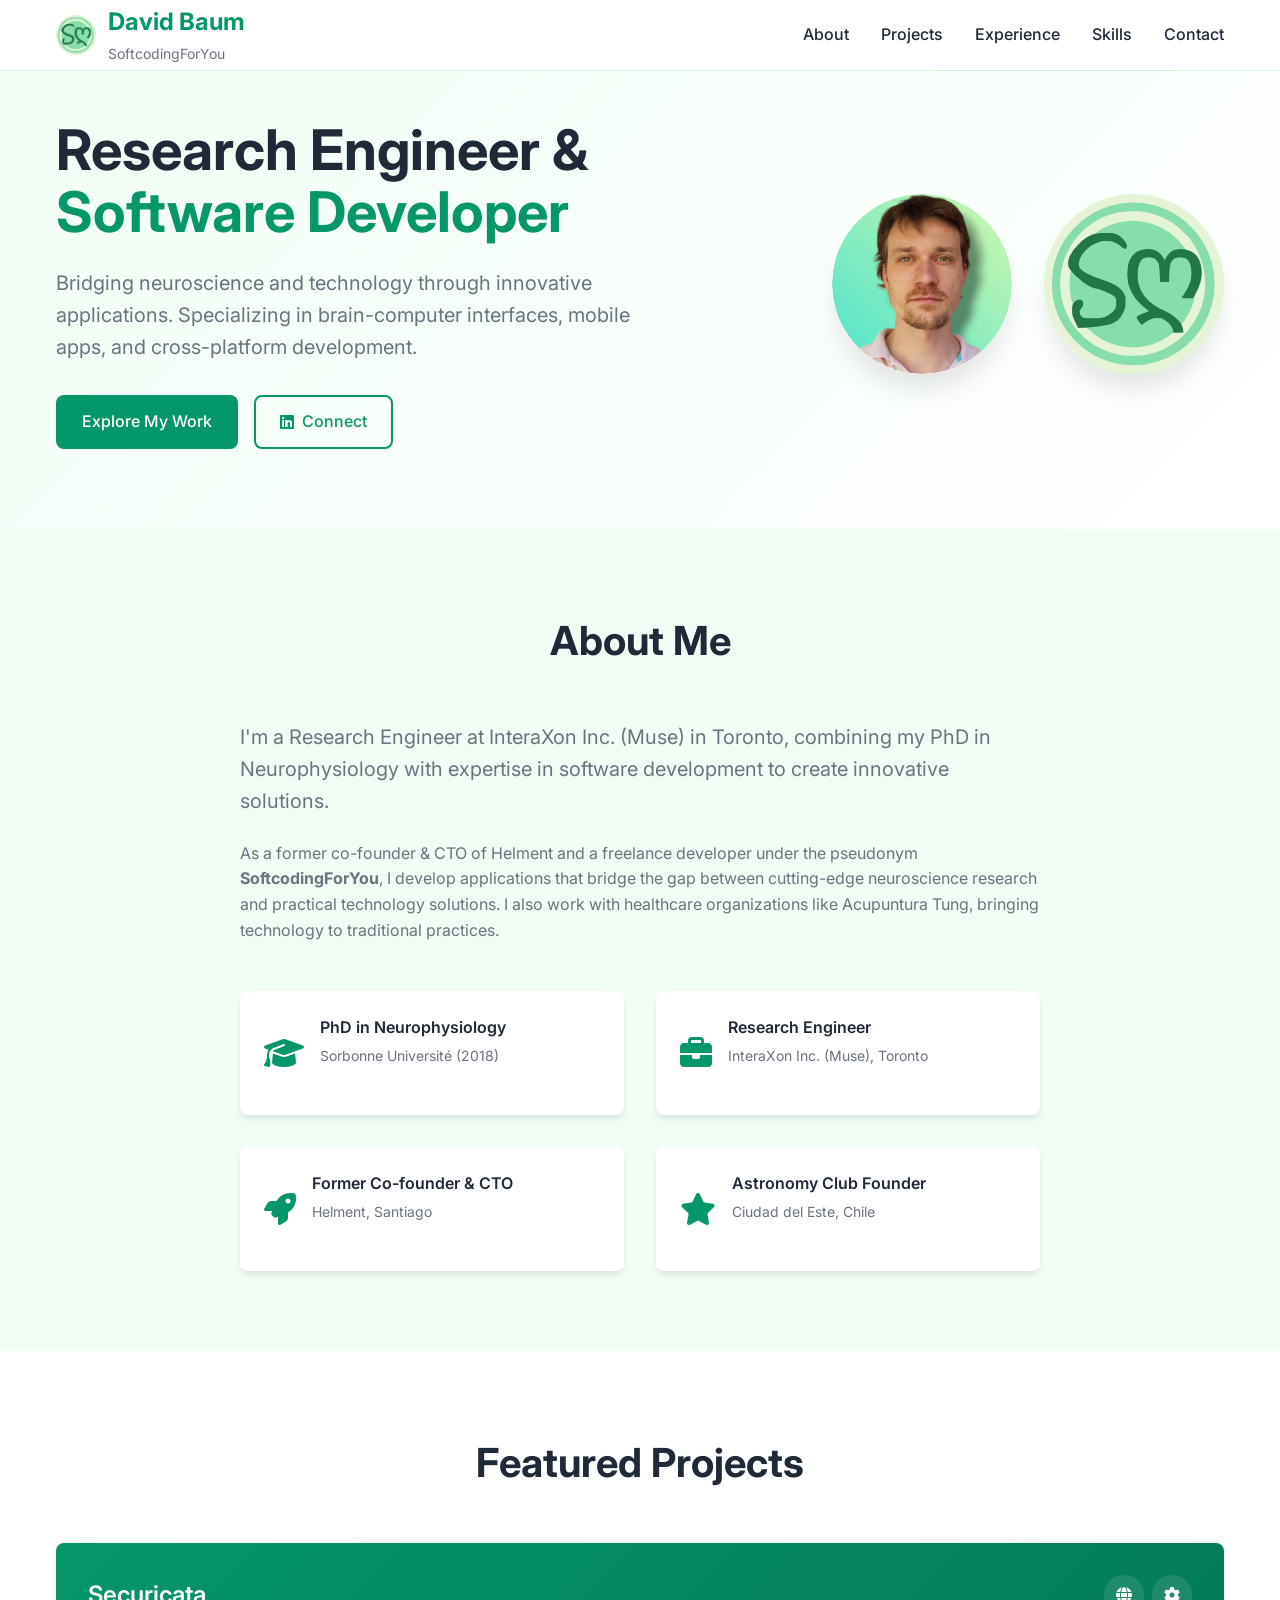
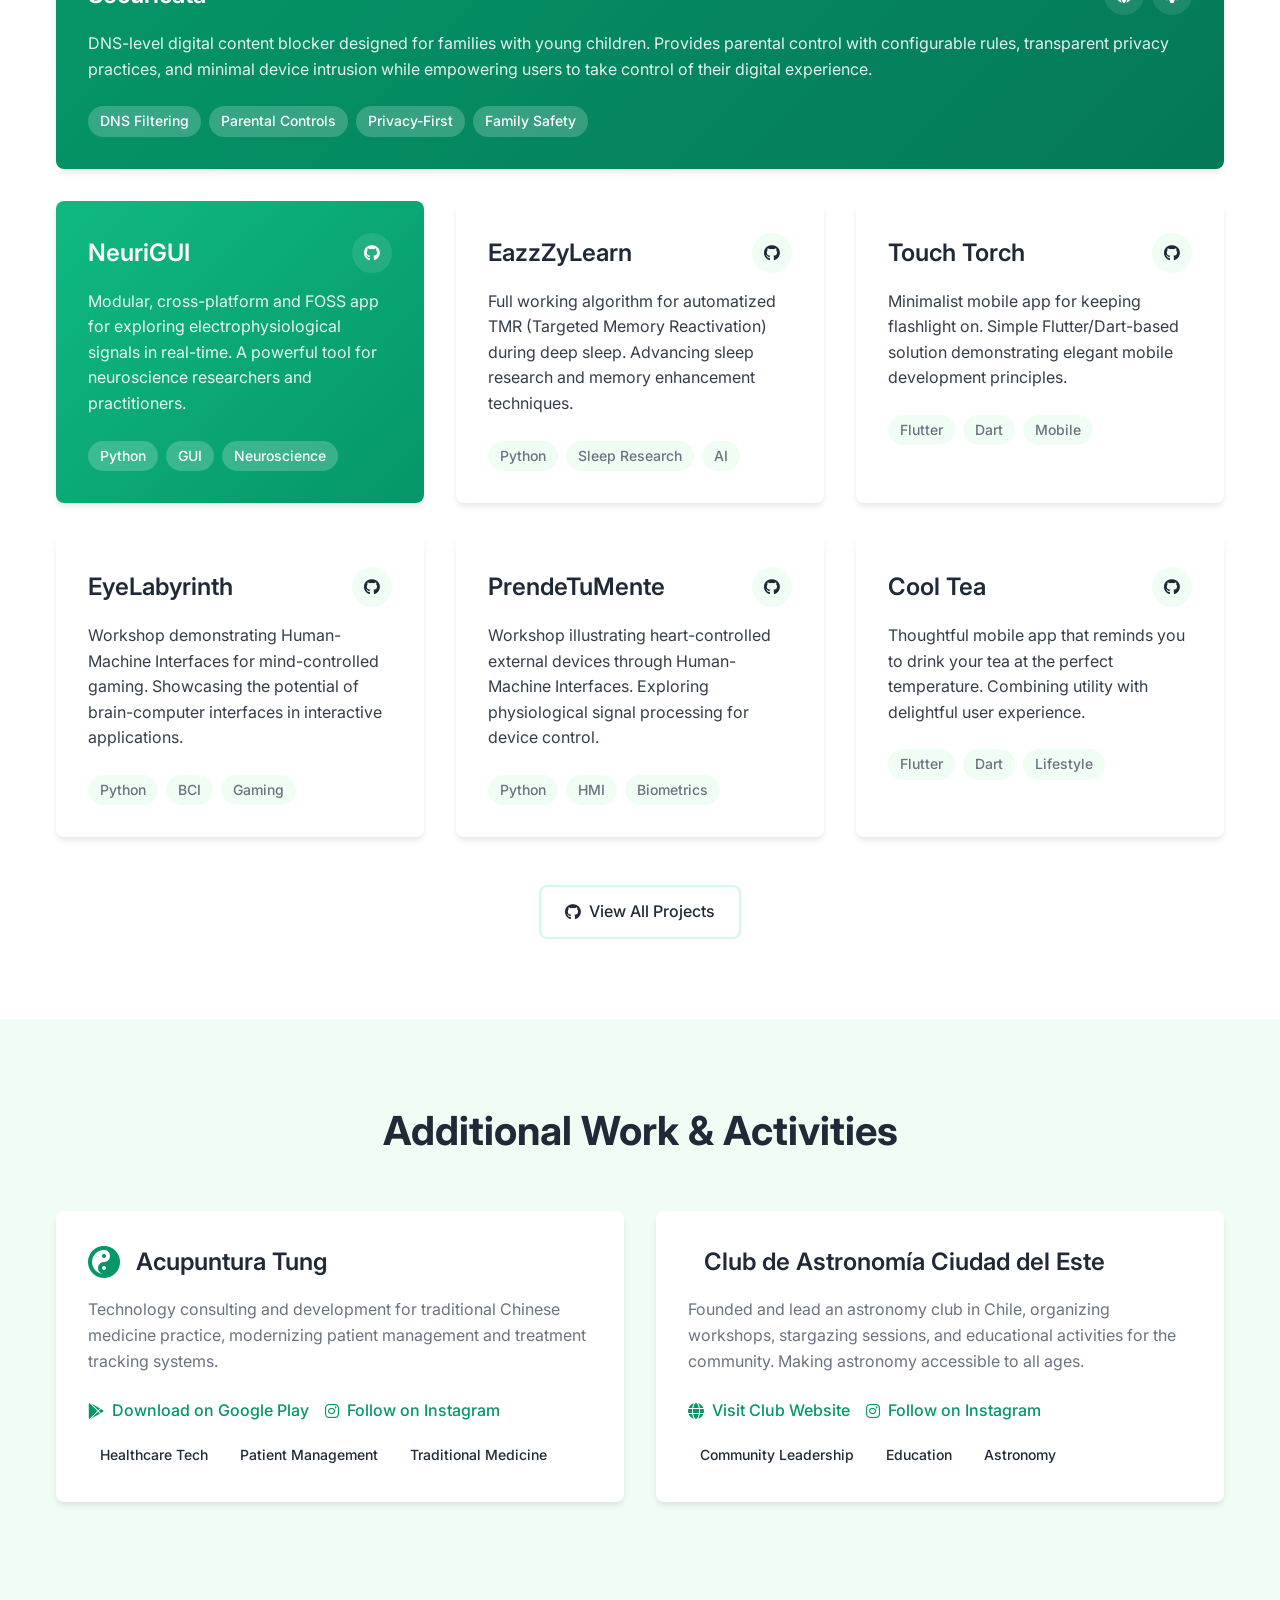
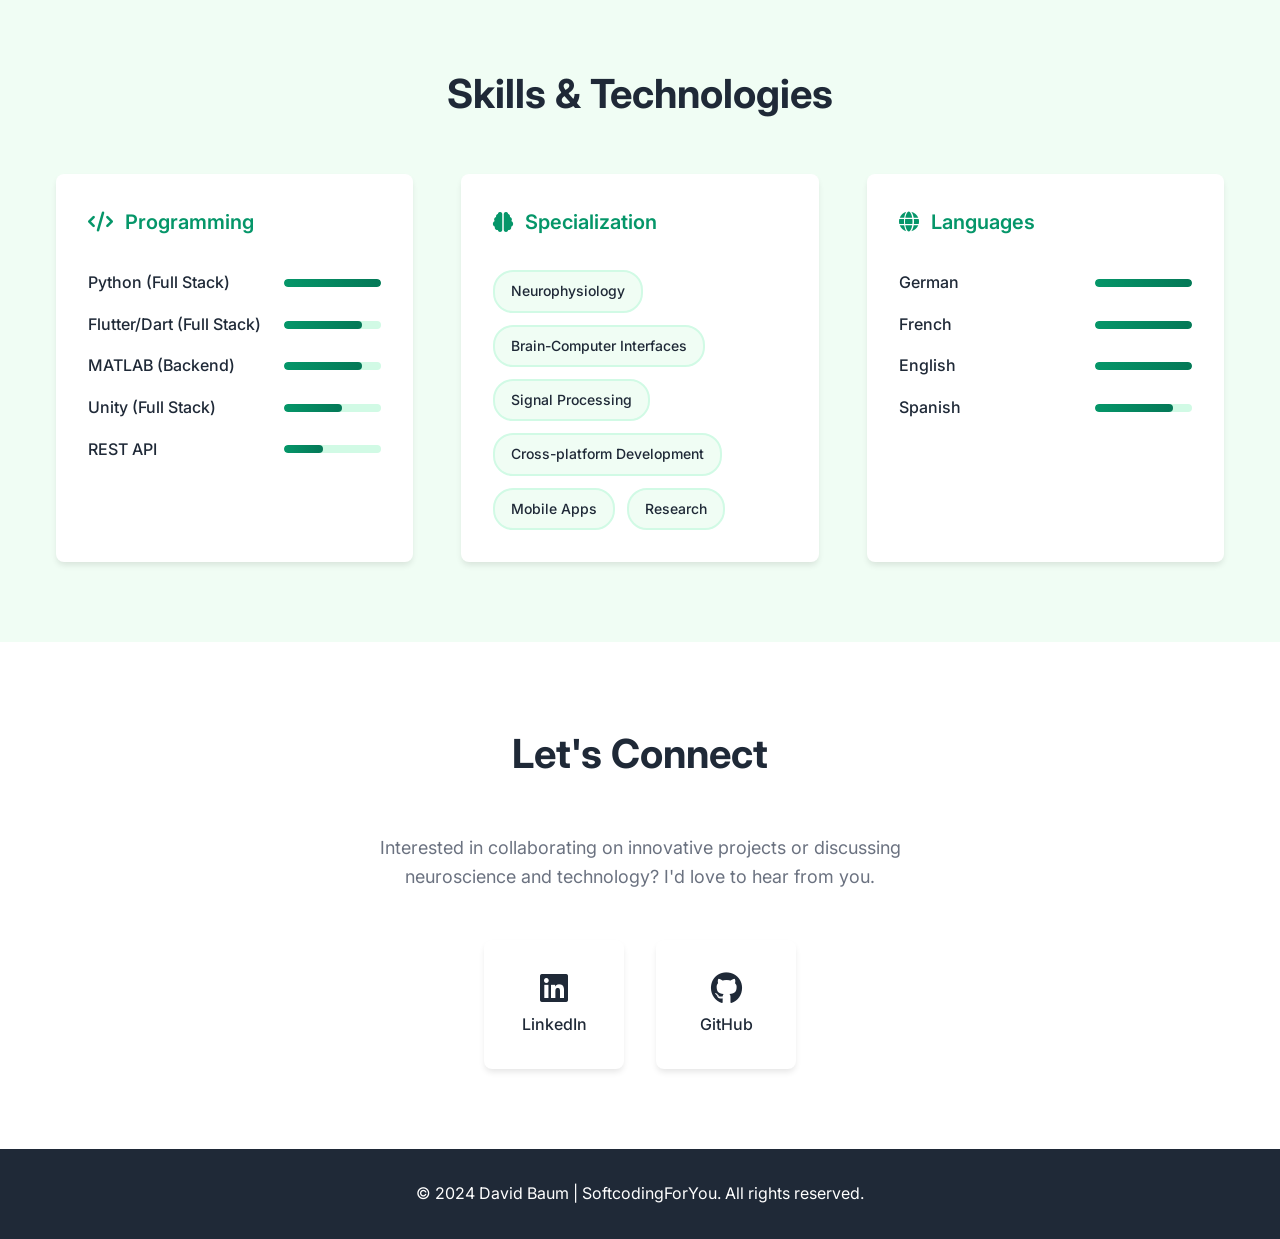
==== index.html @ 28c28689 "First commit" ====
<!DOCTYPE html>
<html lang="en">
<head>
    <meta charset="UTF-8">
    <meta name="viewport" content="width=device-width, initial-scale=1.0">
    <meta name="description" content="David Baum - Research Engineer & Software Developer | Neuroscience, Brain-Computer Interfaces, Mobile & Desktop Apps">
    <title>David Baum | SoftcodingForYou - Portfolio</title>
    <link rel="stylesheet" href="styles.css">
    <link href="https://fonts.googleapis.com/css2?family=Inter:wght@300;400;500;600;700&display=swap" rel="stylesheet">
    <link rel="stylesheet" href="https://cdnjs.cloudflare.com/ajax/libs/font-awesome/6.4.0/css/all.min.css">
</head>
<body>
    <nav class="nav">
        <div class="nav-container">
            <div class="nav-brand">
                <img src="assets/images/SoftcodingForYou_round.png" alt="SoftcodingForYou Logo" class="nav-logo">
                <div class="nav-text">
                    <h1>David Baum</h1>
                    <span class="pseudonym">SoftcodingForYou</span>
                </div>
            </div>
            <ul class="nav-menu">
                <li><a href="#about">About</a></li>
                <li><a href="#projects">Projects</a></li>
                <li><a href="#experience">Experience</a></li>
                <li><a href="#skills">Skills</a></li>
                <li><a href="#contact">Contact</a></li>
            </ul>
            <div class="nav-toggle">
                <span></span>
                <span></span>
                <span></span>
            </div>
        </div>
    </nav>

    <main>
        <section class="hero">
            <div class="hero-container">
                <div class="hero-content">
                    <h1 class="hero-title">
                        Research Engineer & 
                        <span class="highlight">Software Developer</span>
                    </h1>
                    <p class="hero-subtitle">
                        Bridging neuroscience and technology through innovative applications.
                        Specializing in brain-computer interfaces, mobile apps, and cross-platform development.
                    </p>
                    <div class="hero-cta">
                        <a href="#projects" class="btn btn-primary">Explore My Work</a>
                        <a href="https://www.linkedin.com/in/david-marcel-baum/" class="btn btn-secondary" target="_blank" rel="noopener">
                            <i class="fab fa-linkedin"></i> Connect
                        </a>
                    </div>
                </div>
                <div class="hero-image">
                    <div class="hero-avatar-container">
                        <div class="hero-avatar profile">
                            <img src="assets/images/DM_BAUM_Profile_Picture.png" alt="David Baum" class="profile-image">
                        </div>
                        <div class="hero-avatar logo">
                            <img src="assets/images/SoftcodingForYou_round.png" alt="SoftcodingForYou Logo" class="hero-logo">
                        </div>
                    </div>
                </div>
            </div>
        </section>

        <section id="about" class="about">
            <div class="container">
                <h2 class="section-title">About Me</h2>
                <div class="about-content">
                    <div class="about-text">
                        <p class="lead">
                            I'm a Research Engineer at InteraXon Inc. (Muse) in Toronto, combining my PhD in Neurophysiology 
                            with expertise in software development to create innovative solutions.
                        </p>
                        <p>
                            As a former co-founder & CTO of Helment and a freelance developer under the pseudonym 
                            <strong>SoftcodingForYou</strong>, I develop applications that bridge the gap between 
                            cutting-edge neuroscience research and practical technology solutions. I also work with 
                            healthcare organizations like Acupuntura Tung, bringing technology to traditional practices.
                        </p>
                        <div class="credentials">
                            <div class="credential">
                                <i class="fas fa-graduation-cap"></i>
                                <div>
                                    <h4>PhD in Neurophysiology</h4>
                                    <p>Sorbonne Université (2018)</p>
                                </div>
                            </div>
                            <div class="credential">
                                <i class="fas fa-briefcase"></i>
                                <div>
                                    <h4>Research Engineer</h4>
                                    <p>InteraXon Inc. (Muse), Toronto</p>
                                </div>
                            </div>
                            <div class="credential">
                                <i class="fas fa-rocket"></i>
                                <div>
                                    <h4>Former Co-founder & CTO</h4>
                                    <p>Helment, Santiago</p>
                                </div>
                            </div>
                            <div class="credential">
                                <i class="fas fa-star"></i>
                                <div>
                                    <h4>Astronomy Club Founder</h4>
                                    <p>Ciudad del Este, Chile</p>
                                </div>
                            </div>
                        </div>
                    </div>
                </div>
            </div>
        </section>

        <section id="projects" class="projects">
            <div class="container">
                <h2 class="section-title">Featured Projects</h2>
                <div class="projects-grid">
                    <article class="project-card featured">
                        <div class="project-header">
                            <h3>Securicata</h3>
                            <div class="project-links">
                                <a href="https://securicata.app/" target="_blank" rel="noopener">
                                    <i class="fas fa-globe"></i>
                                </a>
                                <a href="https://mi.securicata.app/" target="_blank" rel="noopener">
                                    <i class="fas fa-cog"></i>
                                </a>
                            </div>
                        </div>
                        <p class="project-description">
                            DNS-level digital content blocker designed for families with young children. 
                            Provides parental control with configurable rules, transparent privacy practices, 
                            and minimal device intrusion while empowering users to take control of their digital experience.
                        </p>
                        <div class="project-tech">
                            <span class="tech-tag">DNS Filtering</span>
                            <span class="tech-tag">Parental Controls</span>
                            <span class="tech-tag">Privacy-First</span>
                            <span class="tech-tag">Family Safety</span>
                        </div>
                    </article>

                    <article class="project-card featured-secondary">
                        <div class="project-header">
                            <h3>NeuriGUI</h3>
                            <div class="project-links">
                                <a href="https://github.com/softcodingforyou/NeuriGUI" target="_blank" rel="noopener">
                                    <i class="fab fa-github"></i>
                                </a>
                            </div>
                        </div>
                        <p class="project-description">
                            Modular, cross-platform and FOSS app for exploring electrophysiological signals in real-time. 
                            A powerful tool for neuroscience researchers and practitioners.
                        </p>
                        <div class="project-tech">
                            <span class="tech-tag">Python</span>
                            <span class="tech-tag">GUI</span>
                            <span class="tech-tag">Neuroscience</span>
                        </div>
                    </article>

                    <article class="project-card">
                        <div class="project-header">
                            <h3>EazzZyLearn</h3>
                            <div class="project-links">
                                <a href="https://github.com/softcodingforyou/EazzZyLearn_pc" target="_blank" rel="noopener">
                                    <i class="fab fa-github"></i>
                                </a>
                            </div>
                        </div>
                        <p class="project-description">
                            Full working algorithm for automatized TMR (Targeted Memory Reactivation) during deep sleep. 
                            Advancing sleep research and memory enhancement techniques.
                        </p>
                        <div class="project-tech">
                            <span class="tech-tag">Python</span>
                            <span class="tech-tag">Sleep Research</span>
                            <span class="tech-tag">AI</span>
                        </div>
                    </article>

                    <article class="project-card">
                        <div class="project-header">
                            <h3>Touch Torch</h3>
                            <div class="project-links">
                                <a href="https://github.com/softcodingforyou/touchtorch" target="_blank" rel="noopener">
                                    <i class="fab fa-github"></i>
                                </a>
                            </div>
                        </div>
                        <p class="project-description">
                            Minimalist mobile app for keeping flashlight on. Simple Flutter/Dart-based solution 
                            demonstrating elegant mobile development principles.
                        </p>
                        <div class="project-tech">
                            <span class="tech-tag">Flutter</span>
                            <span class="tech-tag">Dart</span>
                            <span class="tech-tag">Mobile</span>
                        </div>
                    </article>

                    <article class="project-card">
                        <div class="project-header">
                            <h3>EyeLabyrinth</h3>
                            <div class="project-links">
                                <a href="https://github.com/softcodingforyou/EyeLabyrinth" target="_blank" rel="noopener">
                                    <i class="fab fa-github"></i>
                                </a>
                            </div>
                        </div>
                        <p class="project-description">
                            Workshop demonstrating Human-Machine Interfaces for mind-controlled gaming. 
                            Showcasing the potential of brain-computer interfaces in interactive applications.
                        </p>
                        <div class="project-tech">
                            <span class="tech-tag">Python</span>
                            <span class="tech-tag">BCI</span>
                            <span class="tech-tag">Gaming</span>
                        </div>
                    </article>

                    <article class="project-card">
                        <div class="project-header">
                            <h3>PrendeTuMente</h3>
                            <div class="project-links">
                                <a href="https://github.com/softcodingforyou/PrendeTuMente" target="_blank" rel="noopener">
                                    <i class="fab fa-github"></i>
                                </a>
                            </div>
                        </div>
                        <p class="project-description">
                            Workshop illustrating heart-controlled external devices through Human-Machine Interfaces. 
                            Exploring physiological signal processing for device control.
                        </p>
                        <div class="project-tech">
                            <span class="tech-tag">Python</span>
                            <span class="tech-tag">HMI</span>
                            <span class="tech-tag">Biometrics</span>
                        </div>
                    </article>

                    <article class="project-card">
                        <div class="project-header">
                            <h3>Cool Tea</h3>
                            <div class="project-links">
                                <a href="https://github.com/softcodingforyou/cool_tea" target="_blank" rel="noopener">
                                    <i class="fab fa-github"></i>
                                </a>
                            </div>
                        </div>
                        <p class="project-description">
                            Thoughtful mobile app that reminds you to drink your tea at the perfect temperature. 
                            Combining utility with delightful user experience.
                        </p>
                        <div class="project-tech">
                            <span class="tech-tag">Flutter</span>
                            <span class="tech-tag">Dart</span>
                            <span class="tech-tag">Lifestyle</span>
                        </div>
                    </article>
                </div>
                
                <div class="projects-cta">
                    <a href="https://github.com/softcodingforyou" class="btn btn-outline" target="_blank" rel="noopener">
                        <i class="fab fa-github"></i> View All Projects
                    </a>
                </div>
            </div>
        </section>

        <section id="experience" class="experience">
            <div class="container">
                <h2 class="section-title">Additional Work & Activities</h2>
                <div class="experience-grid">
                    <article class="experience-card">
                        <div class="experience-header">
                            <i class="fas fa-yin-yang"></i>
                            <h3>Acupuntura Tung</h3>
                        </div>
                        <p class="experience-description">
                            Technology consulting and development for traditional Chinese medicine practice, 
                            modernizing patient management and treatment tracking systems.
                        </p>
                        <div class="experience-links">
                            <a href="https://play.google.com/store/apps/details?id=com.acupuntura.tung" target="_blank" rel="noopener">
                                <i class="fab fa-google-play"></i> Download on Google Play
                            </a>
                            <a href="https://www.instagram.com/acupuntura_hoy" target="_blank" rel="noopener">
                                <i class="fab fa-instagram"></i> Follow on Instagram
                            </a>
                        </div>
                        <div class="experience-tech">
                            <span class="tech-tag">Healthcare Tech</span>
                            <span class="tech-tag">Patient Management</span>
                            <span class="tech-tag">Traditional Medicine</span>
                        </div>
                    </article>

                    <article class="experience-card">
                        <div class="experience-header">
                            <i class="fas fa-telescope"></i>
                            <h3>Club de Astronomía Ciudad del Este</h3>
                        </div>
                        <p class="experience-description">
                            Founded and lead an astronomy club in Chile, organizing workshops, stargazing sessions, 
                            and educational activities for the community. Making astronomy accessible to all ages.
                        </p>
                        <div class="experience-links">
                            <a href="https://astronomiaciudaddeleste.godaddysites.com/" target="_blank" rel="noopener">
                                <i class="fas fa-globe"></i> Visit Club Website
                            </a>
                            <a href="https://www.instagram.com/astronomiaciudaddeleste/" target="_blank" rel="noopener">
                                <i class="fab fa-instagram"></i> Follow on Instagram
                            </a>
                        </div>
                        <div class="experience-tech">
                            <span class="tech-tag">Community Leadership</span>
                            <span class="tech-tag">Education</span>
                            <span class="tech-tag">Astronomy</span>
                        </div>
                    </article>
                </div>
            </div>
        </section>

        <section id="skills" class="skills">
            <div class="container">
                <h2 class="section-title">Skills & Technologies</h2>
                <div class="skills-grid">
                    <div class="skill-category">
                        <h3><i class="fas fa-code"></i> Programming</h3>
                        <div class="skill-list">
                            <div class="skill-item">
                                <span class="skill-name">Python (Full Stack)</span>
                                <div class="skill-level">
                                    <div class="skill-bar" data-level="5"></div>
                                </div>
                            </div>
                            <div class="skill-item">
                                <span class="skill-name">Flutter/Dart (Full Stack)</span>
                                <div class="skill-level">
                                    <div class="skill-bar" data-level="4"></div>
                                </div>
                            </div>
                            <div class="skill-item">
                                <span class="skill-name">MATLAB (Backend)</span>
                                <div class="skill-level">
                                    <div class="skill-bar" data-level="4"></div>
                                </div>
                            </div>
                            <div class="skill-item">
                                <span class="skill-name">Unity (Full Stack)</span>
                                <div class="skill-level">
                                    <div class="skill-bar" data-level="3"></div>
                                </div>
                            </div>
                            <div class="skill-item">
                                <span class="skill-name">REST API</span>
                                <div class="skill-level">
                                    <div class="skill-bar" data-level="2"></div>
                                </div>
                            </div>
                        </div>
                    </div>
                    
                    <div class="skill-category">
                        <h3><i class="fas fa-brain"></i> Specialization</h3>
                        <div class="skills-tags">
                            <span class="skill-tag">Neurophysiology</span>
                            <span class="skill-tag">Brain-Computer Interfaces</span>
                            <span class="skill-tag">Signal Processing</span>
                            <span class="skill-tag">Cross-platform Development</span>
                            <span class="skill-tag">Mobile Apps</span>
                            <span class="skill-tag">Research</span>
                        </div>
                    </div>

                    <div class="skill-category">
                        <h3><i class="fas fa-globe"></i> Languages</h3>
                        <div class="skill-list">
                            <div class="skill-item">
                                <span class="skill-name">German</span>
                                <div class="skill-level">
                                    <div class="skill-bar" data-level="5"></div>
                                </div>
                            </div>
                            <div class="skill-item">
                                <span class="skill-name">French</span>
                                <div class="skill-level">
                                    <div class="skill-bar" data-level="5"></div>
                                </div>
                            </div>
                            <div class="skill-item">
                                <span class="skill-name">English</span>
                                <div class="skill-level">
                                    <div class="skill-bar" data-level="5"></div>
                                </div>
                            </div>
                            <div class="skill-item">
                                <span class="skill-name">Spanish</span>
                                <div class="skill-level">
                                    <div class="skill-bar" data-level="4"></div>
                                </div>
                            </div>
                        </div>
                    </div>
                </div>
            </div>
        </section>

        <section id="contact" class="contact">
            <div class="container">
                <h2 class="section-title">Let's Connect</h2>
                <div class="contact-content">
                    <p class="contact-intro">
                        Interested in collaborating on innovative projects or discussing neuroscience and technology? 
                        I'd love to hear from you.
                    </p>
                    <div class="contact-links">
                        <a href="https://www.linkedin.com/in/david-marcel-baum/" class="contact-link" target="_blank" rel="noopener">
                            <i class="fab fa-linkedin"></i>
                            <span>LinkedIn</span>
                        </a>
                        <a href="https://github.com/softcodingforyou" class="contact-link" target="_blank" rel="noopener">
                            <i class="fab fa-github"></i>
                            <span>GitHub</span>
                        </a>
                        <!-- <a href="https://davidbaum.org/" class="contact-link" target="_blank" rel="noopener">
                            <i class="fas fa-globe"></i>
                            <span>Personal Website</span>
                        </a> -->
                    </div>
                </div>
            </div>
        </section>
    </main>

    <footer class="footer">
        <div class="container">
            <p>&copy; 2024 David Baum | SoftcodingForYou. All rights reserved.</p>
        </div>
    </footer>

    <script src="script.js"></script>
</body>
</html>
---- styles.css ----
/* Reset and Base Styles */
* {
    margin: 0;
    padding: 0;
    box-sizing: border-box;
}

:root {
    --primary-color: #059669;
    --secondary-color: #047857;
    --accent-color: #10b981;
    --text-primary: #1f2937;
    --text-secondary: #6b7280;
    --background: #ffffff;
    --surface: #f0fdf4;
    --border: #d1fae5;
    --shadow: 0 4px 6px -1px rgba(0, 0, 0, 0.1);
    --shadow-lg: 0 20px 25px -5px rgba(0, 0, 0, 0.1);
    --border-radius: 8px;
    --transition: all 0.3s ease;
}

body {
    font-family: 'Inter', -apple-system, BlinkMacSystemFont, 'Segoe UI', Roboto, sans-serif;
    line-height: 1.6;
    color: var(--text-primary);
    background-color: var(--background);
}

.container {
    max-width: 1200px;
    margin: 0 auto;
    padding: 0 1rem;
}

/* Navigation */
.nav {
    position: fixed;
    top: 0;
    width: 100%;
    background: rgba(255, 255, 255, 0.95);
    backdrop-filter: blur(10px);
    border-bottom: 1px solid var(--border);
    z-index: 1000;
    transition: var(--transition);
}

.nav-container {
    max-width: 1200px;
    margin: 0 auto;
    padding: 0 1rem;
    display: flex;
    justify-content: space-between;
    align-items: center;
    height: 70px;
}

.nav-brand {
    display: flex;
    align-items: center;
    gap: 0.75rem;
}

.nav-logo {
    width: 40px;
    height: 40px;
    transition: var(--transition);
}


.nav-text h1 {
    font-size: 1.5rem;
    font-weight: 700;
    color: var(--primary-color);
    margin: 0;
}

.pseudonym {
    font-size: 0.875rem;
    color: var(--text-secondary);
    font-weight: 400;
}

.nav-menu {
    display: flex;
    list-style: none;
    gap: 2rem;
}

.nav-menu a {
    text-decoration: none;
    color: var(--text-primary);
    font-weight: 500;
    transition: var(--transition);
}

.nav-menu a:hover {
    color: var(--primary-color);
}

.nav-toggle {
    display: none;
    flex-direction: column;
    cursor: pointer;
}

.nav-toggle span {
    width: 25px;
    height: 3px;
    background: var(--text-primary);
    margin: 3px 0;
    transition: var(--transition);
}

/* Hero Section */
.hero {
    padding: 120px 0 80px;
    background: linear-gradient(135deg, var(--surface) 0%, #ffffff 100%);
}

.hero-container {
    max-width: 1200px;
    margin: 0 auto;
    padding: 0 1rem;
    display: grid;
    grid-template-columns: 1fr auto;
    gap: 4rem;
    align-items: center;
}

.hero-title {
    font-size: 3.5rem;
    font-weight: 700;
    line-height: 1.1;
    margin-bottom: 1.5rem;
}

.highlight {
    color: var(--primary-color);
}

.hero-subtitle {
    font-size: 1.25rem;
    color: var(--text-secondary);
    margin-bottom: 2rem;
    max-width: 600px;
}

.hero-cta {
    display: flex;
    gap: 1rem;
    flex-wrap: wrap;
}

.hero-avatar-container {
    display: flex;
    gap: 2rem;
    align-items: center;
}

.hero-avatar {
    width: 180px;
    height: 180px;
    border-radius: 50%;
    display: flex;
    align-items: center;
    justify-content: center;
    box-shadow: var(--shadow-lg);
}

.hero-avatar.profile {
    background: linear-gradient(135deg, #f8f9fa, #ffffff);
    border: 0px solid var(--border);
    overflow: hidden;
}

.hero-avatar.logo {
    background: linear-gradient(135deg, #f8f9fa, #ffffff);
    border: 0px solid var(--border);
}

.hero-avatar i {
    font-size: 4rem;
    color: white;
}

.profile-image {
    width: 100%;
    height: 100%;
    object-fit: cover;
    border-radius: 50%;
}

.hero-logo {
    width: 100%;
    height: 100%;
    object-fit: contain;
}

/* Buttons */
.btn {
    display: inline-flex;
    align-items: center;
    gap: 0.5rem;
    padding: 0.75rem 1.5rem;
    border-radius: var(--border-radius);
    text-decoration: none;
    font-weight: 500;
    transition: var(--transition);
    border: 2px solid transparent;
}

.btn-primary {
    background: var(--primary-color);
    color: white;
}

.btn-primary:hover {
    background: var(--secondary-color);
    transform: translateY(-2px);
    box-shadow: var(--shadow);
}

.btn-secondary {
    background: transparent;
    color: var(--primary-color);
    border-color: var(--primary-color);
}

.btn-secondary:hover {
    background: var(--primary-color);
    color: white;
}

.btn-outline {
    background: transparent;
    color: var(--text-primary);
    border-color: var(--border);
}

.btn-outline:hover {
    border-color: var(--primary-color);
    color: var(--primary-color);
}

/* Sections */
section {
    padding: 80px 0;
}

.section-title {
    font-size: 2.5rem;
    font-weight: 700;
    text-align: center;
    margin-bottom: 3rem;
    color: var(--text-primary);
}

/* About Section */
.about {
    background: var(--surface);
}

.about-content {
    max-width: 800px;
    margin: 0 auto;
}

.lead {
    font-size: 1.25rem;
    color: var(--text-primary);
    margin-bottom: 1.5rem;
}

.about-text p {
    margin-bottom: 1.5rem;
    color: var(--text-secondary);
}

.credentials {
    display: grid;
    grid-template-columns: repeat(auto-fit, minmax(250px, 1fr));
    gap: 2rem;
    margin-top: 3rem;
}

.credential {
    display: flex;
    align-items: center;
    gap: 1rem;
    padding: 1.5rem;
    background: white;
    border-radius: var(--border-radius);
    box-shadow: var(--shadow);
}

.credential i {
    font-size: 2rem;
    color: var(--primary-color);
}

.credential h4 {
    font-weight: 600;
    margin-bottom: 0.25rem;
}

.credential p {
    color: var(--text-secondary);
    font-size: 0.875rem;
}

/* Experience Section */
.experience {
    background: var(--surface);
}

.experience-grid {
    display: grid;
    grid-template-columns: repeat(auto-fit, minmax(350px, 1fr));
    gap: 2rem;
}

.experience-card {
    background: white;
    border-radius: var(--border-radius);
    padding: 2rem;
    box-shadow: var(--shadow);
    transition: var(--transition);
}

.experience-card:hover {
    transform: translateY(-4px);
    box-shadow: var(--shadow-lg);
}

.experience-header {
    display: flex;
    align-items: center;
    gap: 1rem;
    margin-bottom: 1rem;
}

.experience-header i {
    font-size: 2rem;
    color: var(--primary-color);
}

.experience-header h3 {
    font-size: 1.5rem;
    font-weight: 600;
    color: var(--text-primary);
}

.experience-description {
    margin-bottom: 1.5rem;
    color: var(--text-secondary);
    line-height: 1.6;
}

.experience-links {
    margin-bottom: 1rem;
    display: flex;
    flex-wrap: wrap;
    gap: 1rem;
}

.experience-links a {
    display: inline-flex;
    align-items: center;
    gap: 0.5rem;
    color: var(--primary-color);
    text-decoration: none;
    font-weight: 500;
    transition: var(--transition);
}

.experience-links a:hover {
    color: var(--secondary-color);
}

.experience-tech {
    display: flex;
    flex-wrap: wrap;
    gap: 0.5rem;
}

/* Projects Section */
.projects-grid {
    display: grid;
    grid-template-columns: repeat(auto-fit, minmax(350px, 1fr));
    gap: 2rem;
    margin-bottom: 3rem;
}

.project-card {
    background: white;
    border-radius: var(--border-radius);
    padding: 2rem;
    box-shadow: var(--shadow);
    transition: var(--transition);
}

.project-card:hover {
    transform: translateY(-4px);
    box-shadow: var(--shadow-lg);
}

.project-card.featured {
    grid-column: 1 / -1;
    background: linear-gradient(135deg, var(--primary-color), var(--secondary-color));
    color: white;
}

.project-card.featured-secondary {
    background: linear-gradient(135deg, var(--accent-color), var(--primary-color));
    color: white;
}

.project-header {
    display: flex;
    justify-content: space-between;
    align-items: center;
    margin-bottom: 1rem;
}

.project-header h3 {
    font-size: 1.5rem;
    font-weight: 600;
}

.project-links {
    display: flex;
    gap: 0.5rem;
}

.project-links a {
    display: flex;
    align-items: center;
    justify-content: center;
    width: 40px;
    height: 40px;
    border-radius: 50%;
    background: rgba(255, 255, 255, 0.1);
    color: inherit;
    text-decoration: none;
    transition: var(--transition);
}

.project-links a:hover {
    background: rgba(255, 255, 255, 0.2);
    transform: scale(1.1);
}

.project-card:not(.featured):not(.featured-secondary) .project-links a {
    background: var(--surface);
    color: var(--text-primary);
}

.project-card:not(.featured):not(.featured-secondary) .project-links a:hover {
    background: var(--primary-color);
    color: white;
}

.project-description {
    margin-bottom: 1.5rem;
    opacity: 0.9;
}

.project-tech {
    display: flex;
    flex-wrap: wrap;
    gap: 0.5rem;
}

.tech-tag {
    background: rgba(255, 255, 255, 0.2);
    color: inherit;
    padding: 0.25rem 0.75rem;
    border-radius: 20px;
    font-size: 0.875rem;
    font-weight: 500;
}

.project-card:not(.featured):not(.featured-secondary) .tech-tag {
    background: var(--surface);
    color: var(--text-secondary);
}

.projects-cta {
    text-align: center;
}

/* Skills Section */
.skills {
    background: var(--surface);
}

.skills-grid {
    display: grid;
    grid-template-columns: repeat(auto-fit, minmax(300px, 1fr));
    gap: 3rem;
}

.skill-category {
    background: white;
    padding: 2rem;
    border-radius: var(--border-radius);
    box-shadow: var(--shadow);
}

.skill-category h3 {
    display: flex;
    align-items: center;
    gap: 0.75rem;
    font-size: 1.25rem;
    font-weight: 600;
    margin-bottom: 2rem;
    color: var(--primary-color);
}

.skill-list {
    display: flex;
    flex-direction: column;
    gap: 1rem;
}

.skill-item {
    display: flex;
    align-items: center;
    gap: 1rem;
}

.skill-name {
    font-weight: 500;
    min-width: 180px;
    flex-shrink: 0;
}

.skill-level {
    flex: 1;
    height: 8px;
    background: var(--border);
    border-radius: 4px;
    overflow: hidden;
    max-width: 200px;
}

.skill-bar {
    height: 100%;
    background: linear-gradient(90deg, var(--primary-color), var(--secondary-color));
    border-radius: 4px;
    transition: width 1s ease;
}

.skill-bar[data-level="5"] { width: 100%; }
.skill-bar[data-level="4"] { width: 80%; }
.skill-bar[data-level="3"] { width: 60%; }
.skill-bar[data-level="2"] { width: 40%; }
.skill-bar[data-level="1"] { width: 20%; }

.skills-tags {
    display: flex;
    flex-wrap: wrap;
    gap: 0.75rem;
}

.skill-tag {
    background: var(--surface);
    color: var(--text-primary);
    padding: 0.5rem 1rem;
    border-radius: 20px;
    font-size: 0.875rem;
    font-weight: 500;
    border: 2px solid var(--border);
    transition: var(--transition);
}

.skill-tag:hover {
    border-color: var(--primary-color);
    color: var(--primary-color);
}

/* Contact Section */
.contact {
    text-align: center;
}

.contact-intro {
    font-size: 1.125rem;
    color: var(--text-secondary);
    margin-bottom: 3rem;
    max-width: 600px;
    margin-left: auto;
    margin-right: auto;
}

.contact-links {
    display: flex;
    justify-content: center;
    gap: 2rem;
    flex-wrap: wrap;
}

.contact-link {
    display: flex;
    flex-direction: column;
    align-items: center;
    gap: 0.5rem;
    padding: 2rem;
    background: white;
    border-radius: var(--border-radius);
    box-shadow: var(--shadow);
    text-decoration: none;
    color: var(--text-primary);
    transition: var(--transition);
    min-width: 140px;
}

.contact-link:hover {
    transform: translateY(-4px);
    box-shadow: var(--shadow-lg);
    color: var(--primary-color);
}

.contact-link i {
    font-size: 2rem;
}

.contact-link span {
    font-weight: 500;
}

/* Footer */
.footer {
    background: var(--text-primary);
    color: white;
    text-align: center;
    padding: 2rem 0;
}

/* Responsive Design */
@media (max-width: 768px) {
    .nav-menu {
        position: fixed;
        left: -100%;
        top: 70px;
        flex-direction: column;
        background-color: white;
        width: 100%;
        text-align: center;
        transition: 0.3s;
        box-shadow: var(--shadow);
        padding: 2rem 0;
    }

    .nav-menu.active {
        left: 0;
    }

    .nav-toggle {
        display: flex;
    }

    .hero-container {
        grid-template-columns: 1fr;
        text-align: center;
        gap: 2rem;
    }

    .hero-title {
        font-size: 2.5rem;
    }

    .hero-cta {
        justify-content: center;
    }

    .hero-avatar-container {
        flex-direction: column;
        gap: 1rem;
    }

    .hero-avatar {
        width: 150px;
        height: 150px;
        margin: 0 auto;
    }

    .hero-logo {
        width: 120px;
        height: 120px;
    }

    .hero-avatar i {
        font-size: 3rem;
    }

    .credentials {
        grid-template-columns: 1fr;
    }

    .experience-grid,
    .projects-grid {
        grid-template-columns: 1fr;
    }

    .project-card.featured,
    .project-card.featured-secondary {
        grid-column: 1;
    }

    .skills-grid {
        grid-template-columns: 1fr;
    }

    .contact-links {
        gap: 1rem;
    }

    .contact-link {
        min-width: 120px;
        padding: 1.5rem;
    }
}

@media (max-width: 480px) {
    .container {
        padding: 0 0.5rem;
    }

    .hero {
        padding: 100px 0 60px;
    }

    .hero-title {
        font-size: 2rem;
    }

    .hero-subtitle {
        font-size: 1rem;
    }

    .section-title {
        font-size: 2rem;
    }

    section {
        padding: 60px 0;
    }

    .btn {
        padding: 0.625rem 1.25rem;
        font-size: 0.875rem;
    }

    .project-card,
    .skill-category,
    .credential {
        padding: 1.5rem;
    }
}

/* Animation */
@keyframes fadeInUp {
    from {
        opacity: 0;
        transform: translateY(30px);
    }
    to {
        opacity: 1;
        transform: translateY(0);
    }
}

.hero-content,
.project-card,
.skill-category,
.credential {
    animation: fadeInUp 0.6s ease-out;
}
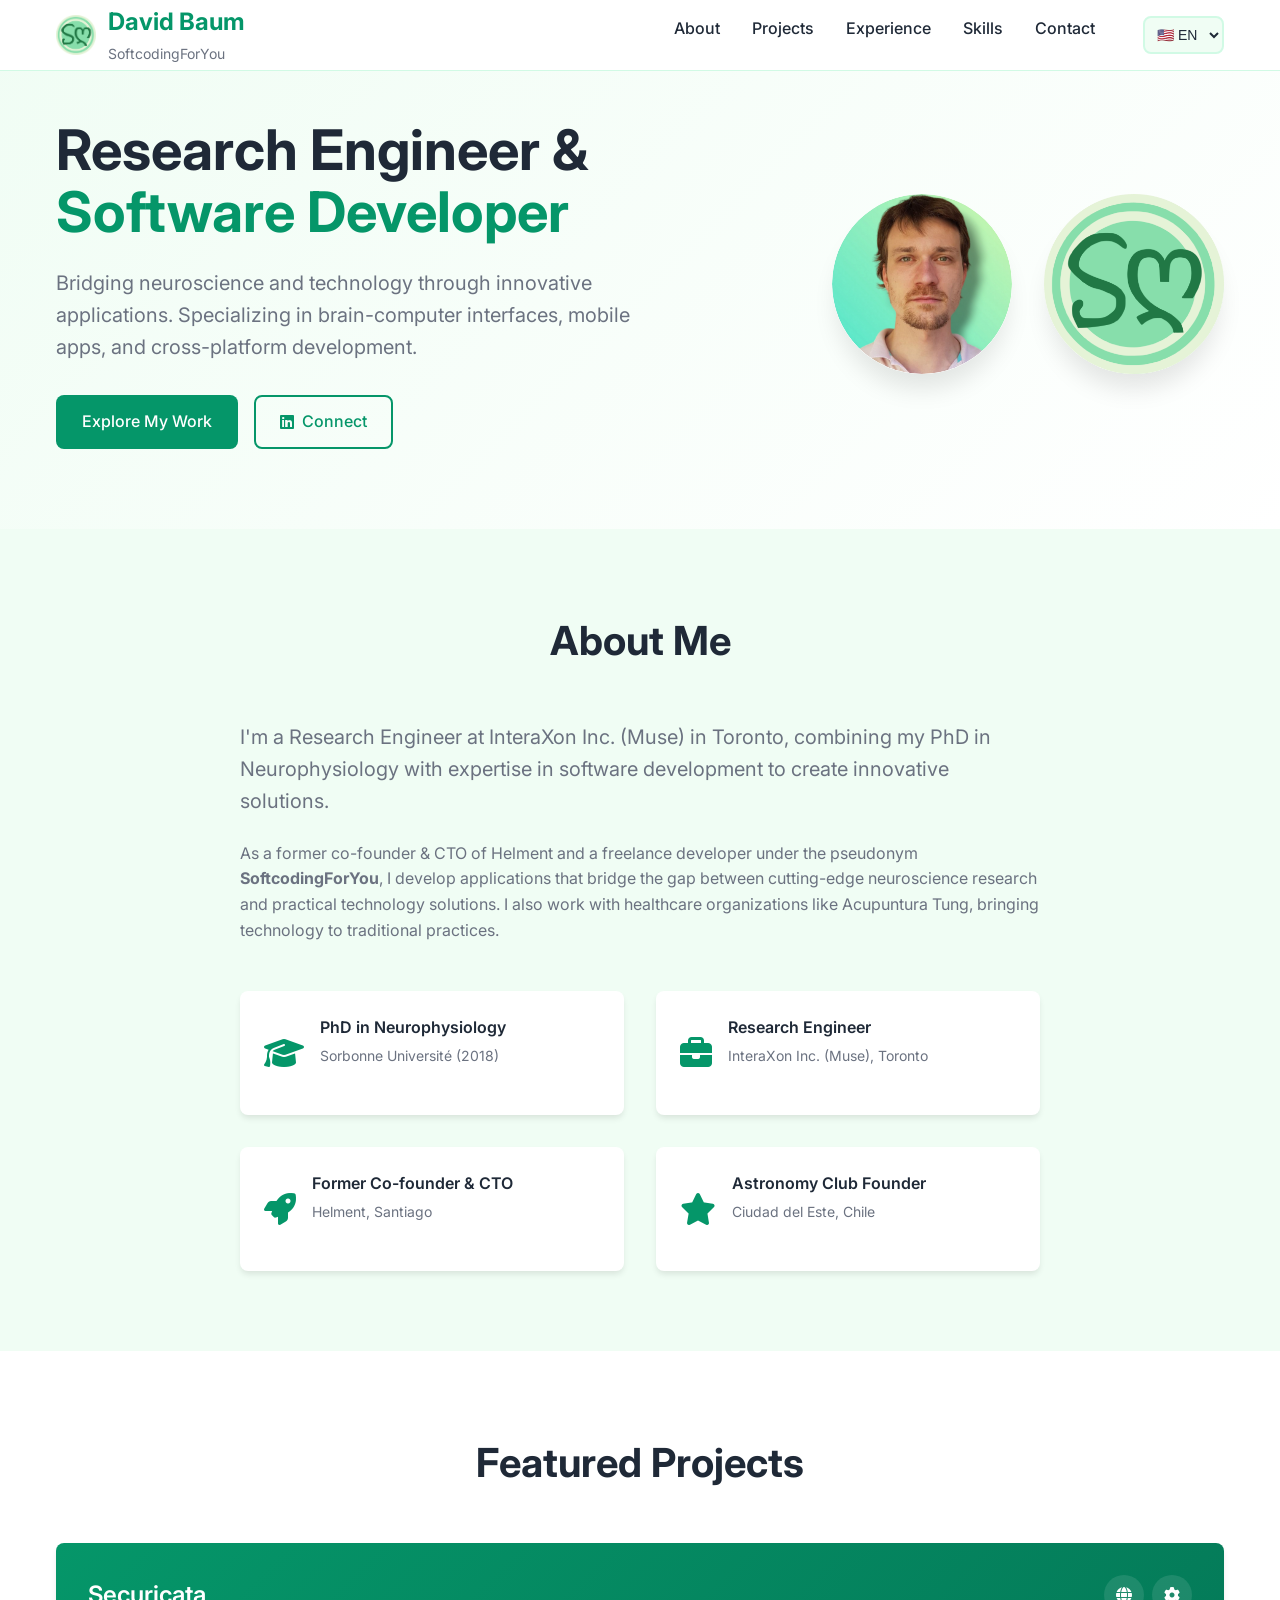
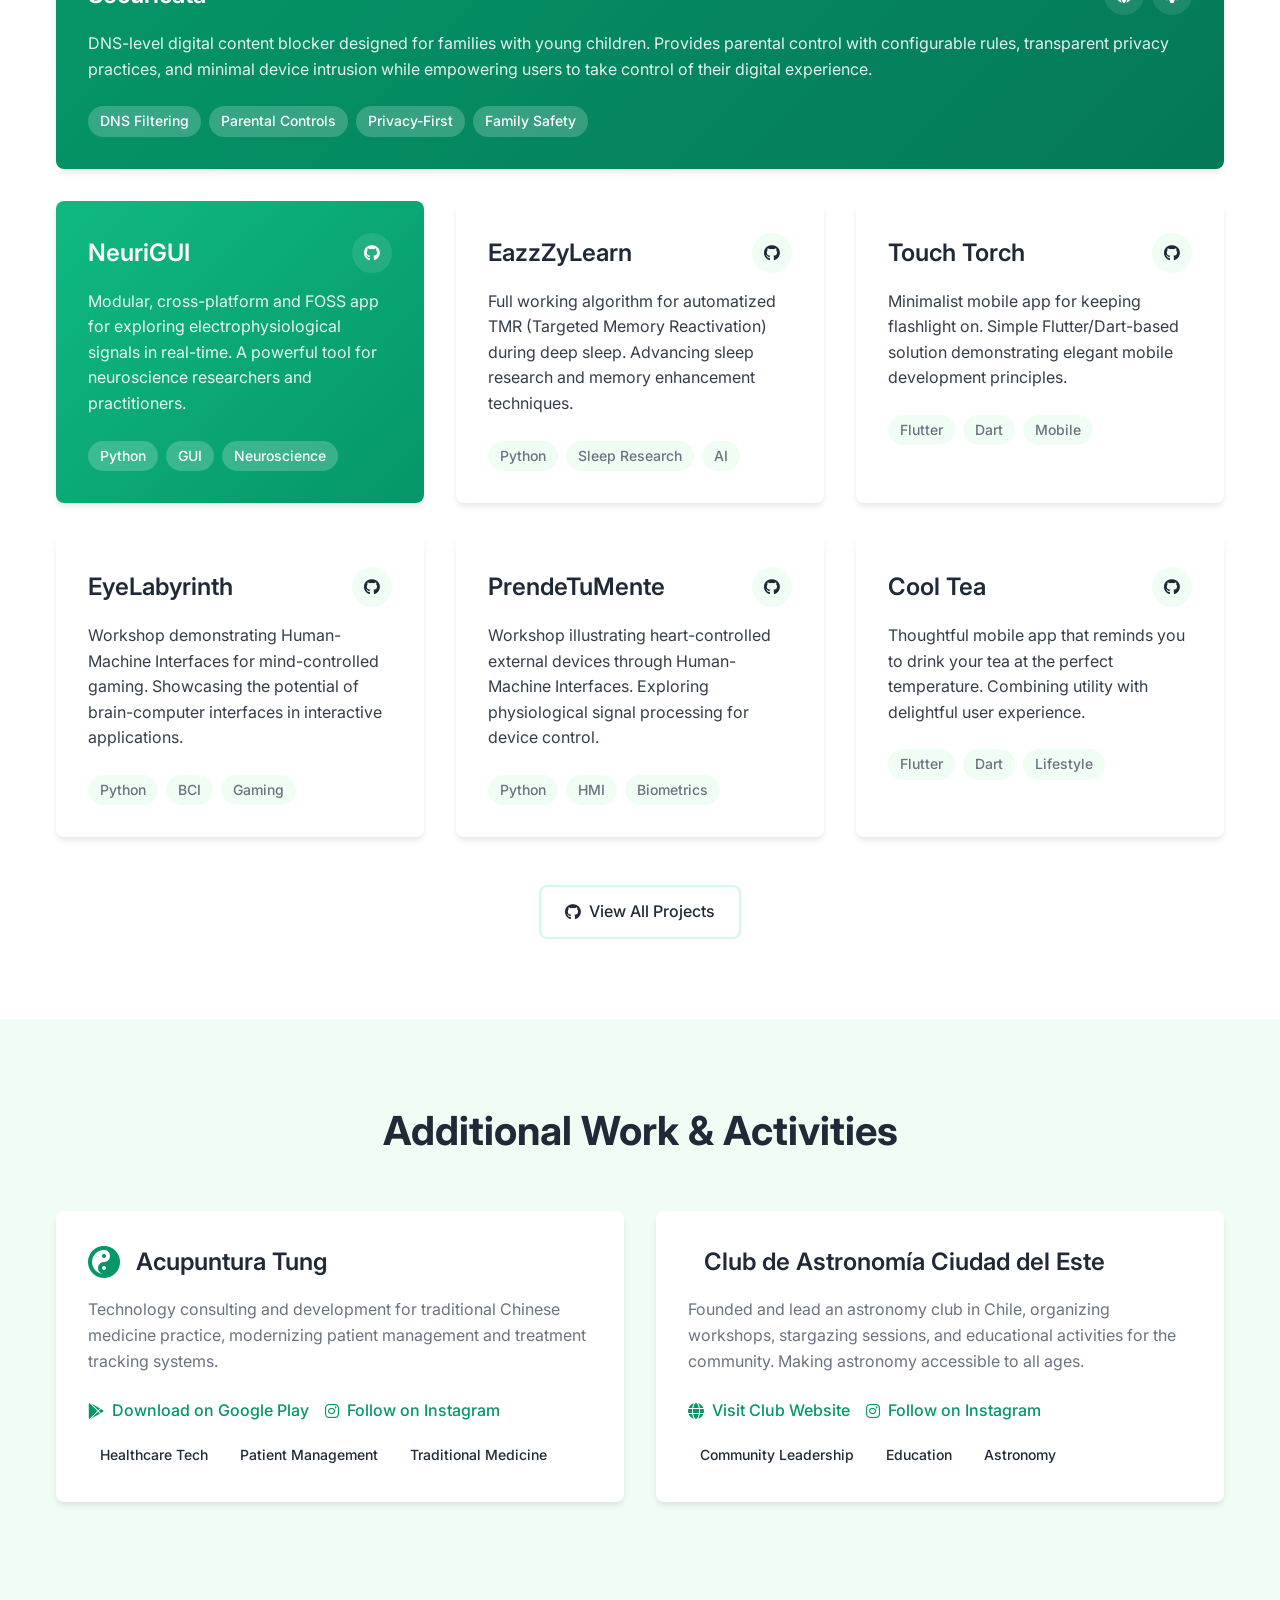
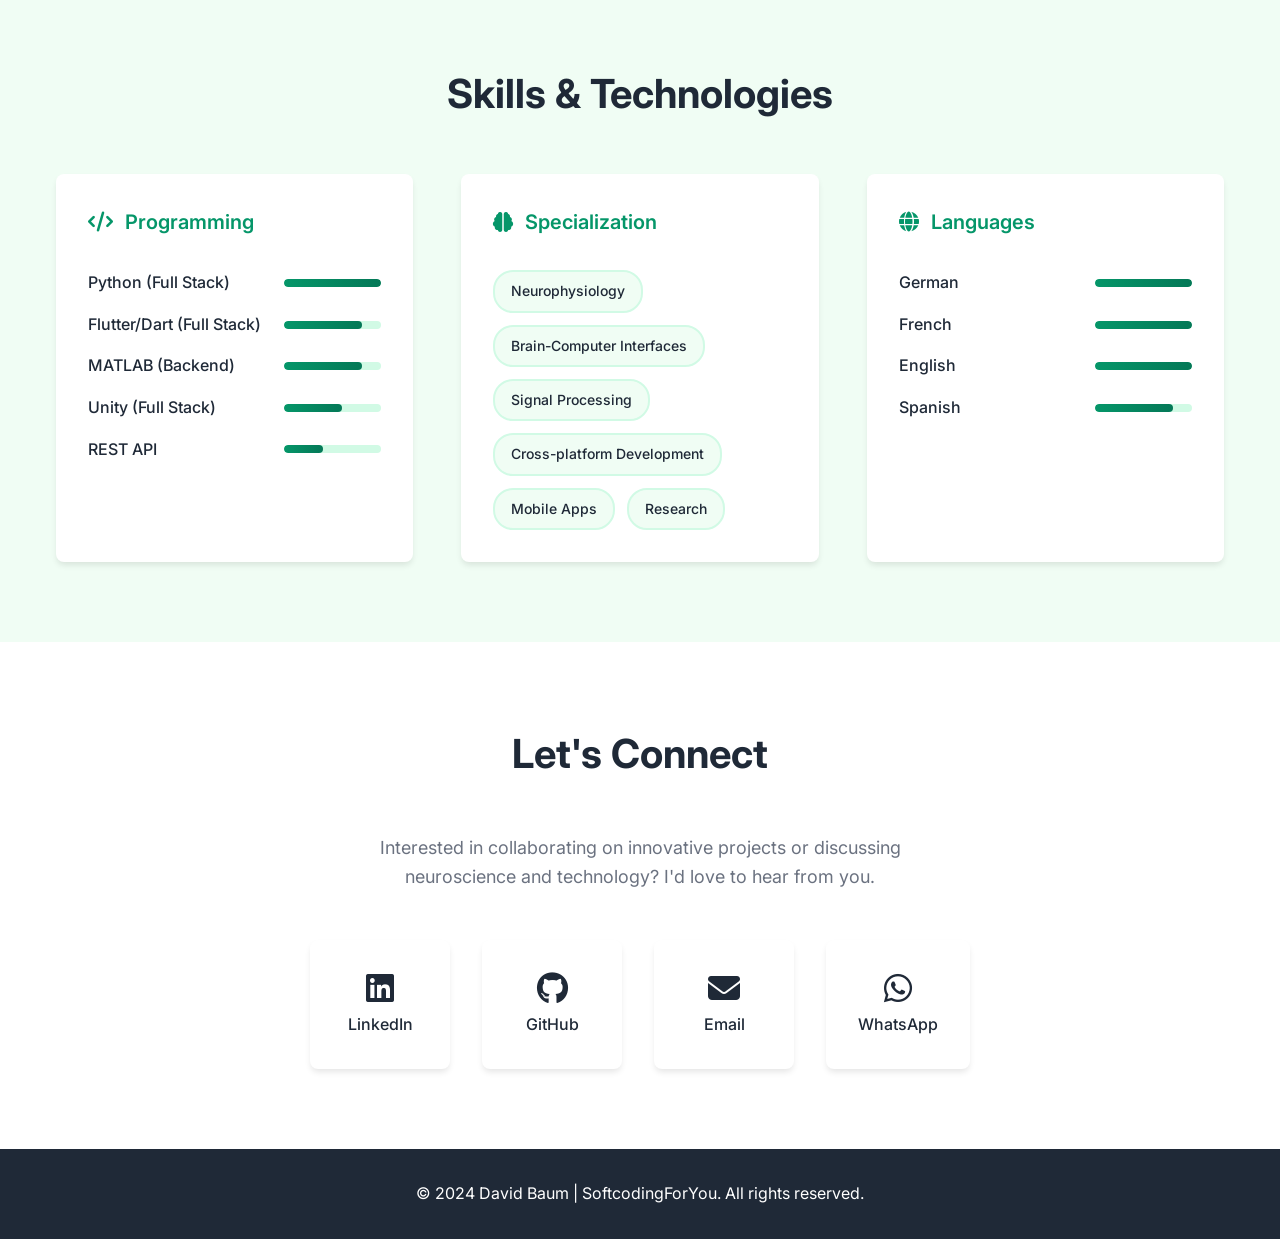
==== commit ea0802e0: "Implement Translation pipeline and complement  contact info" ====
--- a/index.html
+++ b/index.html
@@ -20,11 +20,19 @@
                 </div>
             </div>
             <ul class="nav-menu">
-                <li><a href="#about">About</a></li>
-                <li><a href="#projects">Projects</a></li>
-                <li><a href="#experience">Experience</a></li>
-                <li><a href="#skills">Skills</a></li>
-                <li><a href="#contact">Contact</a></li>
+                <li><a href="#about" data-i18n="nav.about">About</a></li>
+                <li><a href="#projects" data-i18n="nav.projects">Projects</a></li>
+                <li><a href="#experience" data-i18n="nav.experience">Experience</a></li>
+                <li><a href="#skills" data-i18n="nav.skills">Skills</a></li>
+                <li><a href="#contact" data-i18n="nav.contact">Contact</a></li>
+                <li class="language-selector">
+                    <select id="language-select">
+                        <option value="en">🇺🇸 EN</option>
+                        <option value="de">🇩🇪 DE</option>
+                        <option value="fr">🇫🇷 FR</option>
+                        <option value="es">🇪🇸 ES</option>
+                    </select>
+                </li>
             </ul>
             <div class="nav-toggle">
                 <span></span>
@@ -39,17 +47,17 @@
             <div class="hero-container">
                 <div class="hero-content">
                     <h1 class="hero-title">
-                        Research Engineer & 
-                        <span class="highlight">Software Developer</span>
+                        <span data-i18n="hero.title1">Research Engineer</span> & 
+                        <span class="highlight" data-i18n="hero.title2">Software Developer</span>
                     </h1>
-                    <p class="hero-subtitle">
+                    <p class="hero-subtitle" data-i18n="hero.subtitle">
                         Bridging neuroscience and technology through innovative applications.
                         Specializing in brain-computer interfaces, mobile apps, and cross-platform development.
                     </p>
                     <div class="hero-cta">
-                        <a href="#projects" class="btn btn-primary">Explore My Work</a>
+                        <a href="#projects" class="btn btn-primary" data-i18n="hero.cta1">Explore My Work</a>
                         <a href="https://www.linkedin.com/in/david-marcel-baum/" class="btn btn-secondary" target="_blank" rel="noopener">
-                            <i class="fab fa-linkedin"></i> Connect
+                            <i class="fab fa-linkedin"></i> <span data-i18n="hero.cta2">Connect</span>
                         </a>
                     </div>
                 </div>
@@ -431,6 +439,14 @@
                             <i class="fab fa-github"></i>
                             <span>GitHub</span>
                         </a>
+                        <a href="mailto:contact@davidb.addy.io" class="contact-link" target="_blank" rel="noopener">
+                            <i class="fas fa-envelope"></i>
+                            <span>Email</span>
+                        </a>
+                        <a href="https://wa.me/56988956928" class="contact-link" target="_blank" rel="noopener">
+                            <i class="fab fa-whatsapp"></i>
+                            <span>WhatsApp</span>
+                        </a>
                         <!-- <a href="https://davidbaum.org/" class="contact-link" target="_blank" rel="noopener">
                             <i class="fas fa-globe"></i>
                             <span>Personal Website</span>
--- a/styles.css
+++ b/styles.css
@@ -98,6 +98,27 @@
     color: var(--primary-color);
 }
 
+.language-selector {
+    margin-left: 1rem;
+}
+
+.language-selector select {
+    background: var(--surface);
+    border: 2px solid var(--border);
+    border-radius: var(--border-radius);
+    padding: 0.5rem;
+    font-size: 0.875rem;
+    color: var(--text-primary);
+    cursor: pointer;
+    transition: var(--transition);
+}
+
+.language-selector select:hover,
+.language-selector select:focus {
+    border-color: var(--primary-color);
+    outline: none;
+}
+
 .nav-toggle {
     display: none;
     flex-direction: column;
@@ -661,6 +682,15 @@
         display: flex;
     }
 
+    .language-selector {
+        margin-left: 0;
+        margin-top: 1rem;
+    }
+
+    .language-selector select {
+        width: 100%;
+    }
+
     .hero-container {
         grid-template-columns: 1fr;
         text-align: center;
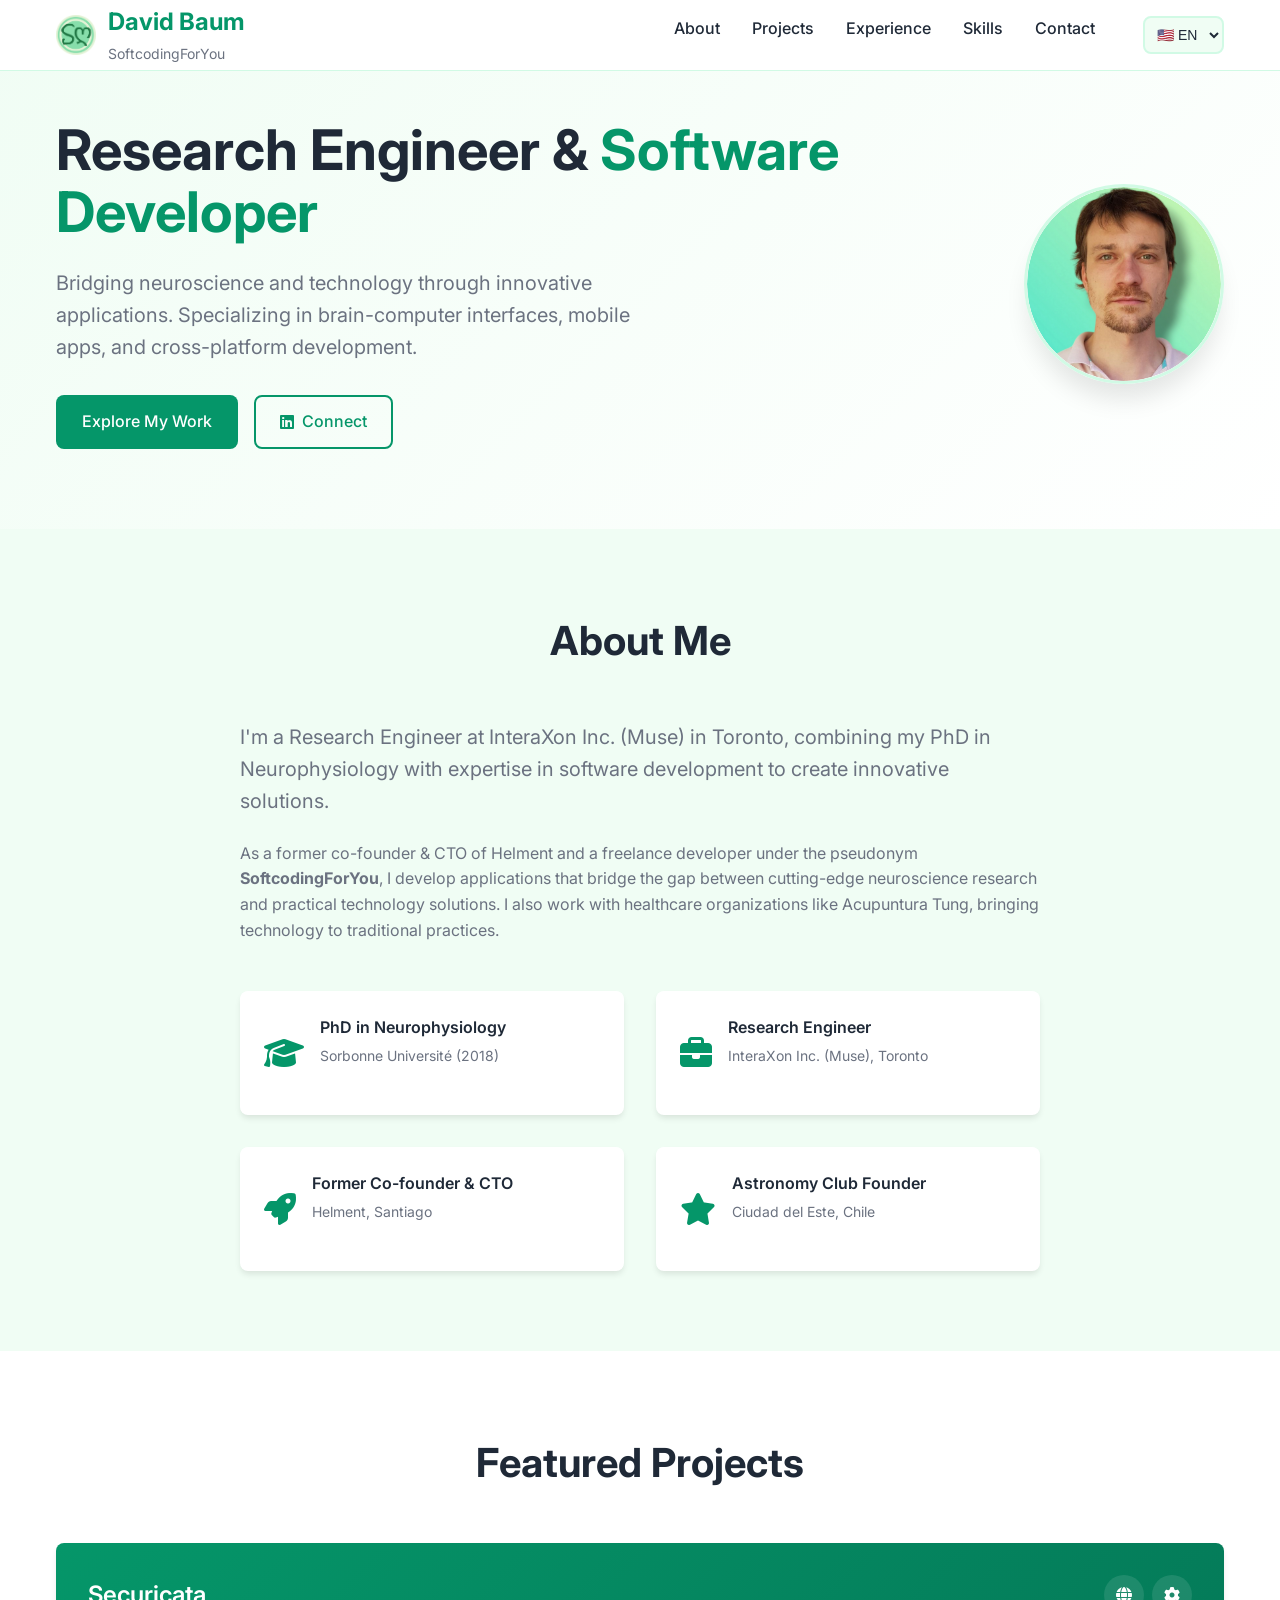
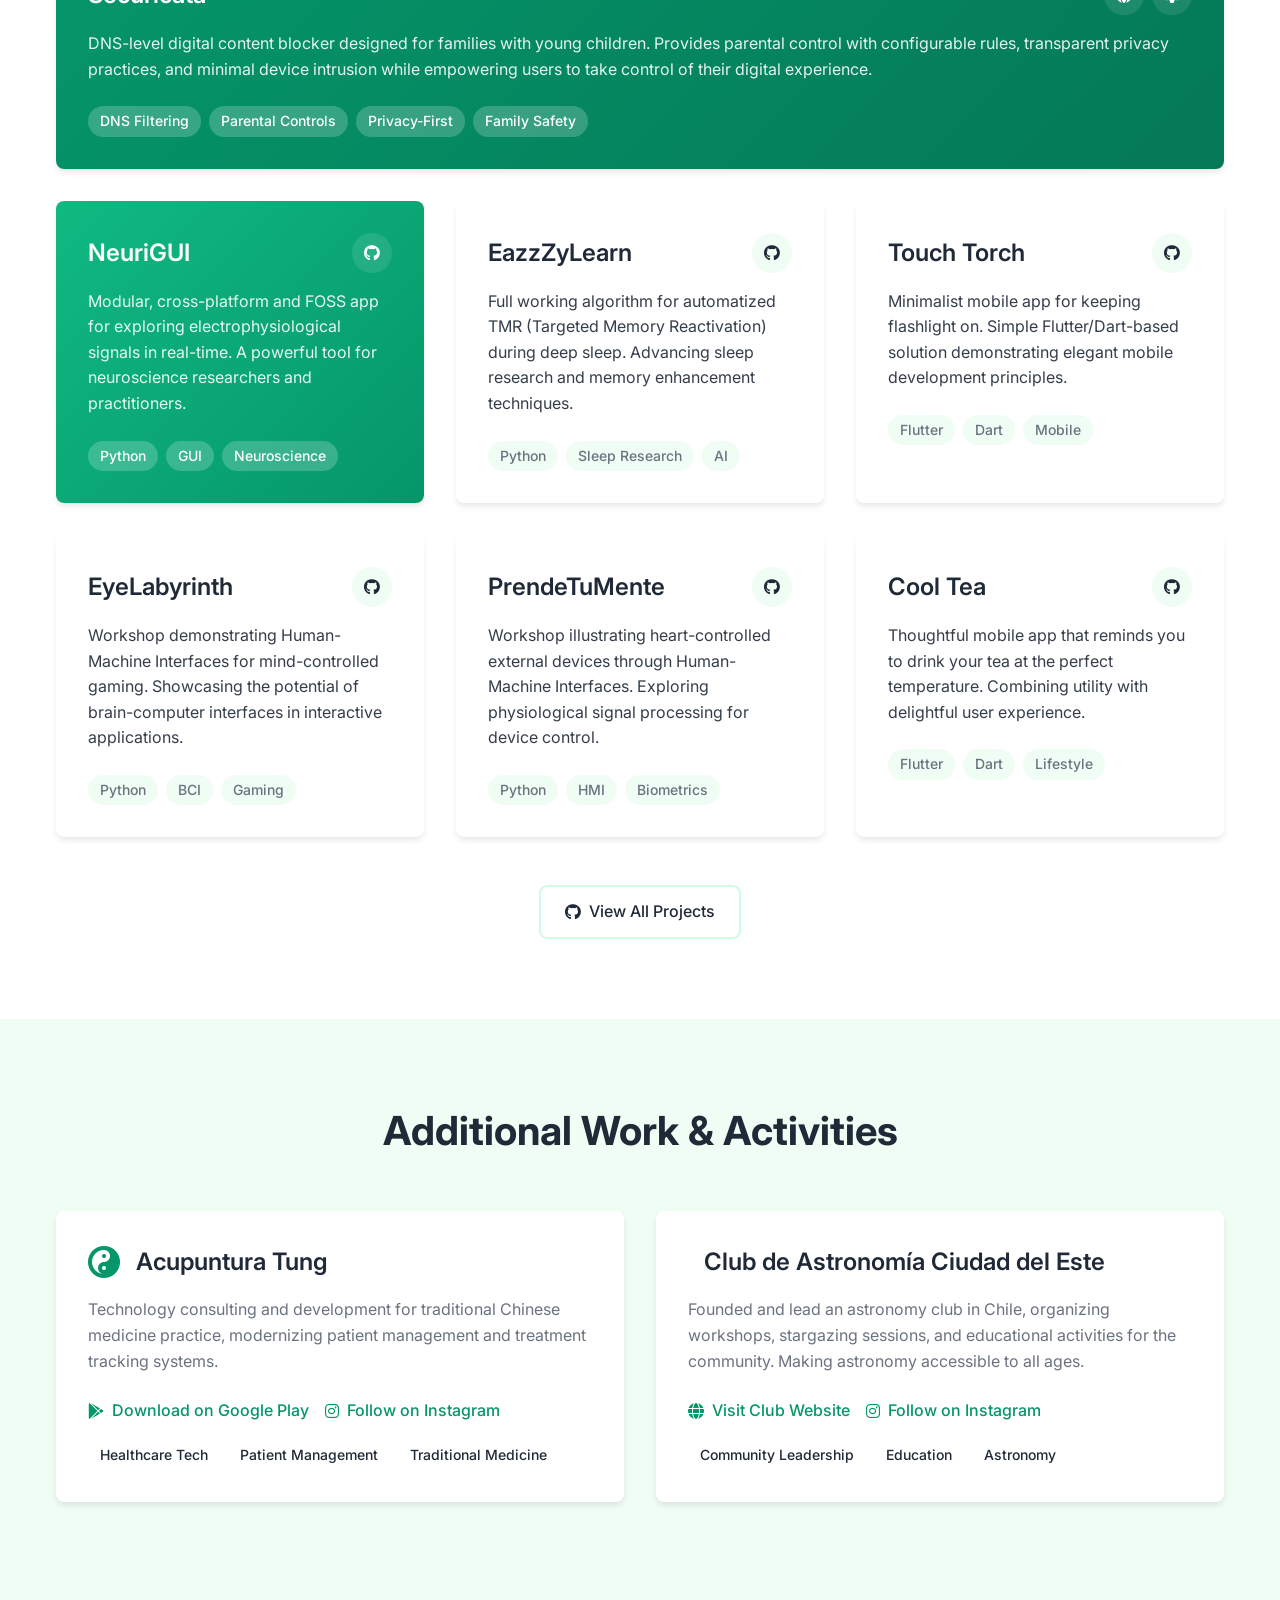
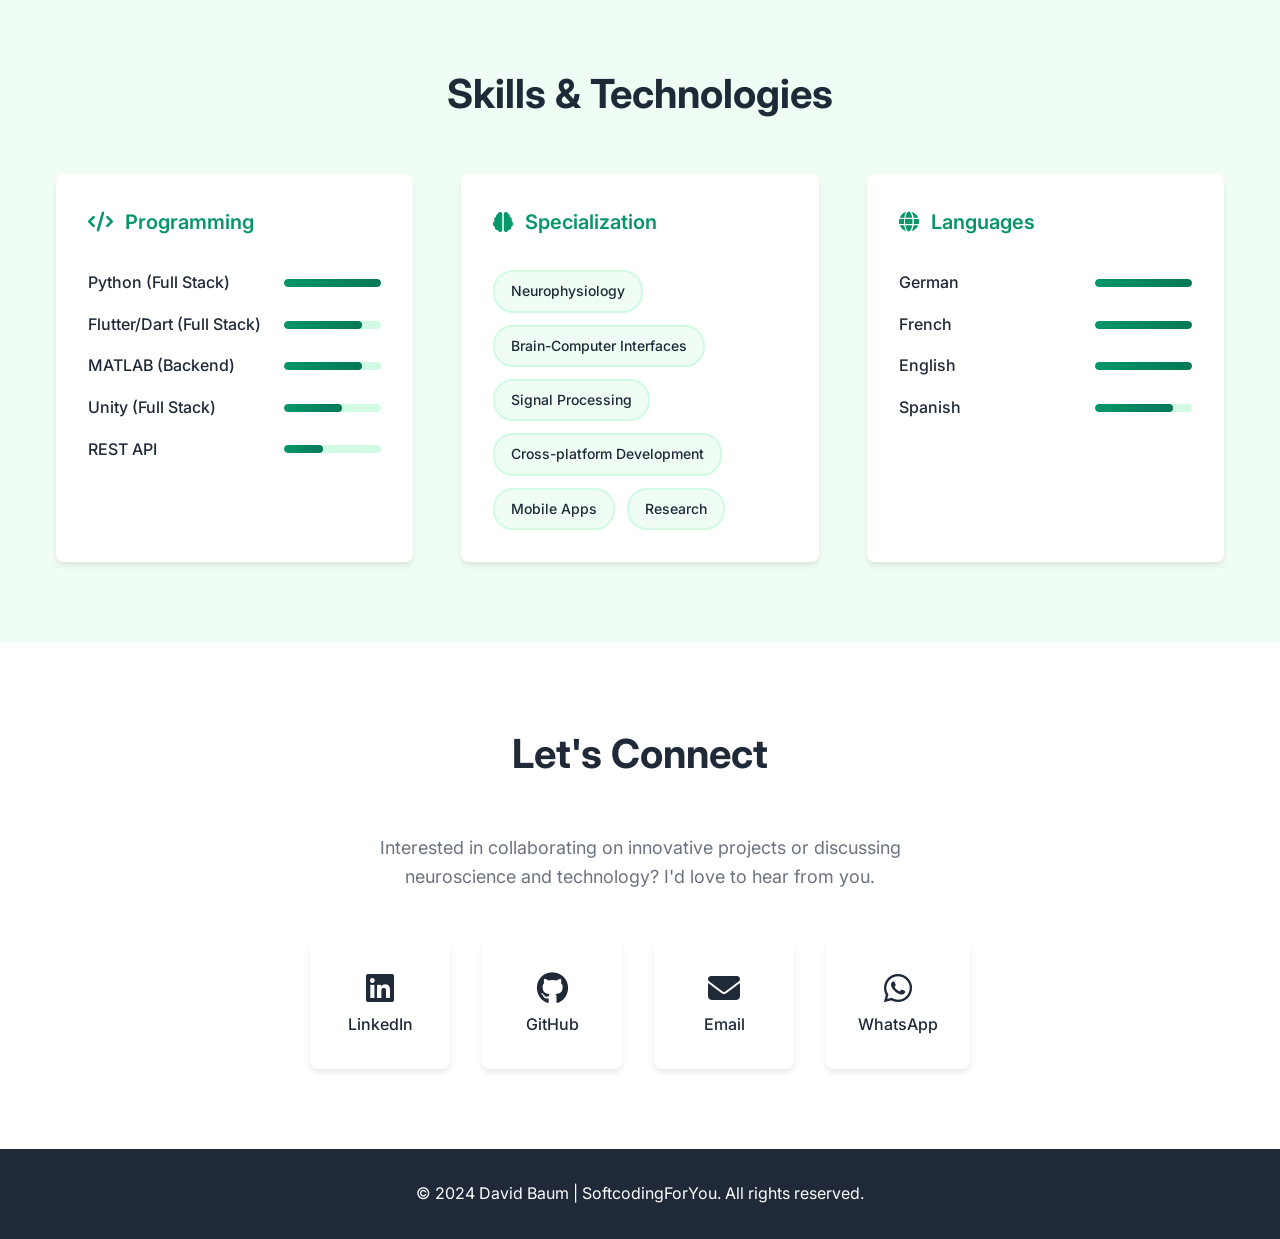
==== commit 11af45ce: "Modify favicon and add animation for logos to make page less cluttered" ====
--- a/index.html
+++ b/index.html
@@ -5,6 +5,9 @@
     <meta name="viewport" content="width=device-width, initial-scale=1.0">
     <meta name="description" content="David Baum - Research Engineer & Software Developer | Neuroscience, Brain-Computer Interfaces, Mobile & Desktop Apps">
     <title>David Baum | SoftcodingForYou - Portfolio</title>
+    <link rel="icon" type="image/png" sizes="32x32" href="assets/images/SoftcodingForYou_round.png">
+    <link rel="icon" type="image/png" sizes="16x16" href="assets/images/SoftcodingForYou_round.png">
+    <link rel="apple-touch-icon" href="assets/images/SoftcodingForYou_round.png">
     <link rel="stylesheet" href="styles.css">
     <link href="https://fonts.googleapis.com/css2?family=Inter:wght@300;400;500;600;700&display=swap" rel="stylesheet">
     <link rel="stylesheet" href="https://cdnjs.cloudflare.com/ajax/libs/font-awesome/6.4.0/css/all.min.css">
@@ -62,12 +65,14 @@
                     </div>
                 </div>
                 <div class="hero-image">
-                    <div class="hero-avatar-container">
-                        <div class="hero-avatar profile">
-                            <img src="assets/images/DM_BAUM_Profile_Picture.png" alt="David Baum" class="profile-image">
-                        </div>
-                        <div class="hero-avatar logo">
-                            <img src="assets/images/SoftcodingForYou_round.png" alt="SoftcodingForYou Logo" class="hero-logo">
+                    <div class="coin-container">
+                        <div class="coin">
+                            <div class="coin-face front">
+                                <img src="assets/images/DM_BAUM_Profile_Picture.png" alt="David Baum" class="profile-image">
+                            </div>
+                            <div class="coin-face back">
+                                <img src="assets/images/SoftcodingForYou_round.png" alt="SoftcodingForYou Logo" class="logo-image">
+                            </div>
                         </div>
                     </div>
                 </div>
--- a/styles.css
+++ b/styles.css
@@ -173,31 +173,65 @@
     flex-wrap: wrap;
 }
 
-.hero-avatar-container {
-    display: flex;
-    gap: 2rem;
-    align-items: center;
-}
-
-.hero-avatar {
-    width: 180px;
-    height: 180px;
+.coin-container {
+    perspective: 1000px;
+    cursor: pointer;
+}
+
+.coin {
+    width: 200px;
+    height: 200px;
+    position: relative;
+    transform-style: preserve-3d;
+    transition: transform 0.6s ease-in-out;
+    margin: 0 auto;
+}
+
+/* Hover handled by JavaScript for state management */
+
+.coin.spinning {
+    animation: coinFlipMultiple 2s ease-in-out forwards;
+}
+
+@keyframes coinFlipMultiple {
+    0% {
+        transform: rotateY(0deg);
+    }
+    25% {
+        transform: rotateY(180deg);
+    }
+    50% {
+        transform: rotateY(360deg);
+    }
+    75% {
+        transform: rotateY(540deg);
+    }
+    100% {
+        transform: rotateY(720deg); /* 2 full spins, ending on same face (profile) */
+    }
+}
+
+.coin-face {
+    position: absolute;
+    width: 100%;
+    height: 100%;
     border-radius: 50%;
+    backface-visibility: hidden;
     display: flex;
     align-items: center;
     justify-content: center;
     box-shadow: var(--shadow-lg);
-}
-
-.hero-avatar.profile {
     background: linear-gradient(135deg, #f8f9fa, #ffffff);
-    border: 0px solid var(--border);
+    border: 3px solid var(--border);
     overflow: hidden;
 }
 
-.hero-avatar.logo {
-    background: linear-gradient(135deg, #f8f9fa, #ffffff);
-    border: 0px solid var(--border);
+.coin-face.front {
+    transform: rotateY(0deg);
+}
+
+.coin-face.back {
+    transform: rotateY(180deg);
 }
 
 .hero-avatar i {
@@ -205,17 +239,12 @@
     color: white;
 }
 
-.profile-image {
+.profile-image,
+.logo-image {
     width: 100%;
     height: 100%;
     object-fit: cover;
     border-radius: 50%;
-}
-
-.hero-logo {
-    width: 100%;
-    height: 100%;
-    object-fit: contain;
 }
 
 /* Buttons */
@@ -705,20 +734,9 @@
         justify-content: center;
     }
 
-    .hero-avatar-container {
-        flex-direction: column;
-        gap: 1rem;
-    }
-
-    .hero-avatar {
+    .coin {
         width: 150px;
         height: 150px;
-        margin: 0 auto;
-    }
-
-    .hero-logo {
-        width: 120px;
-        height: 120px;
     }
 
     .hero-avatar i {
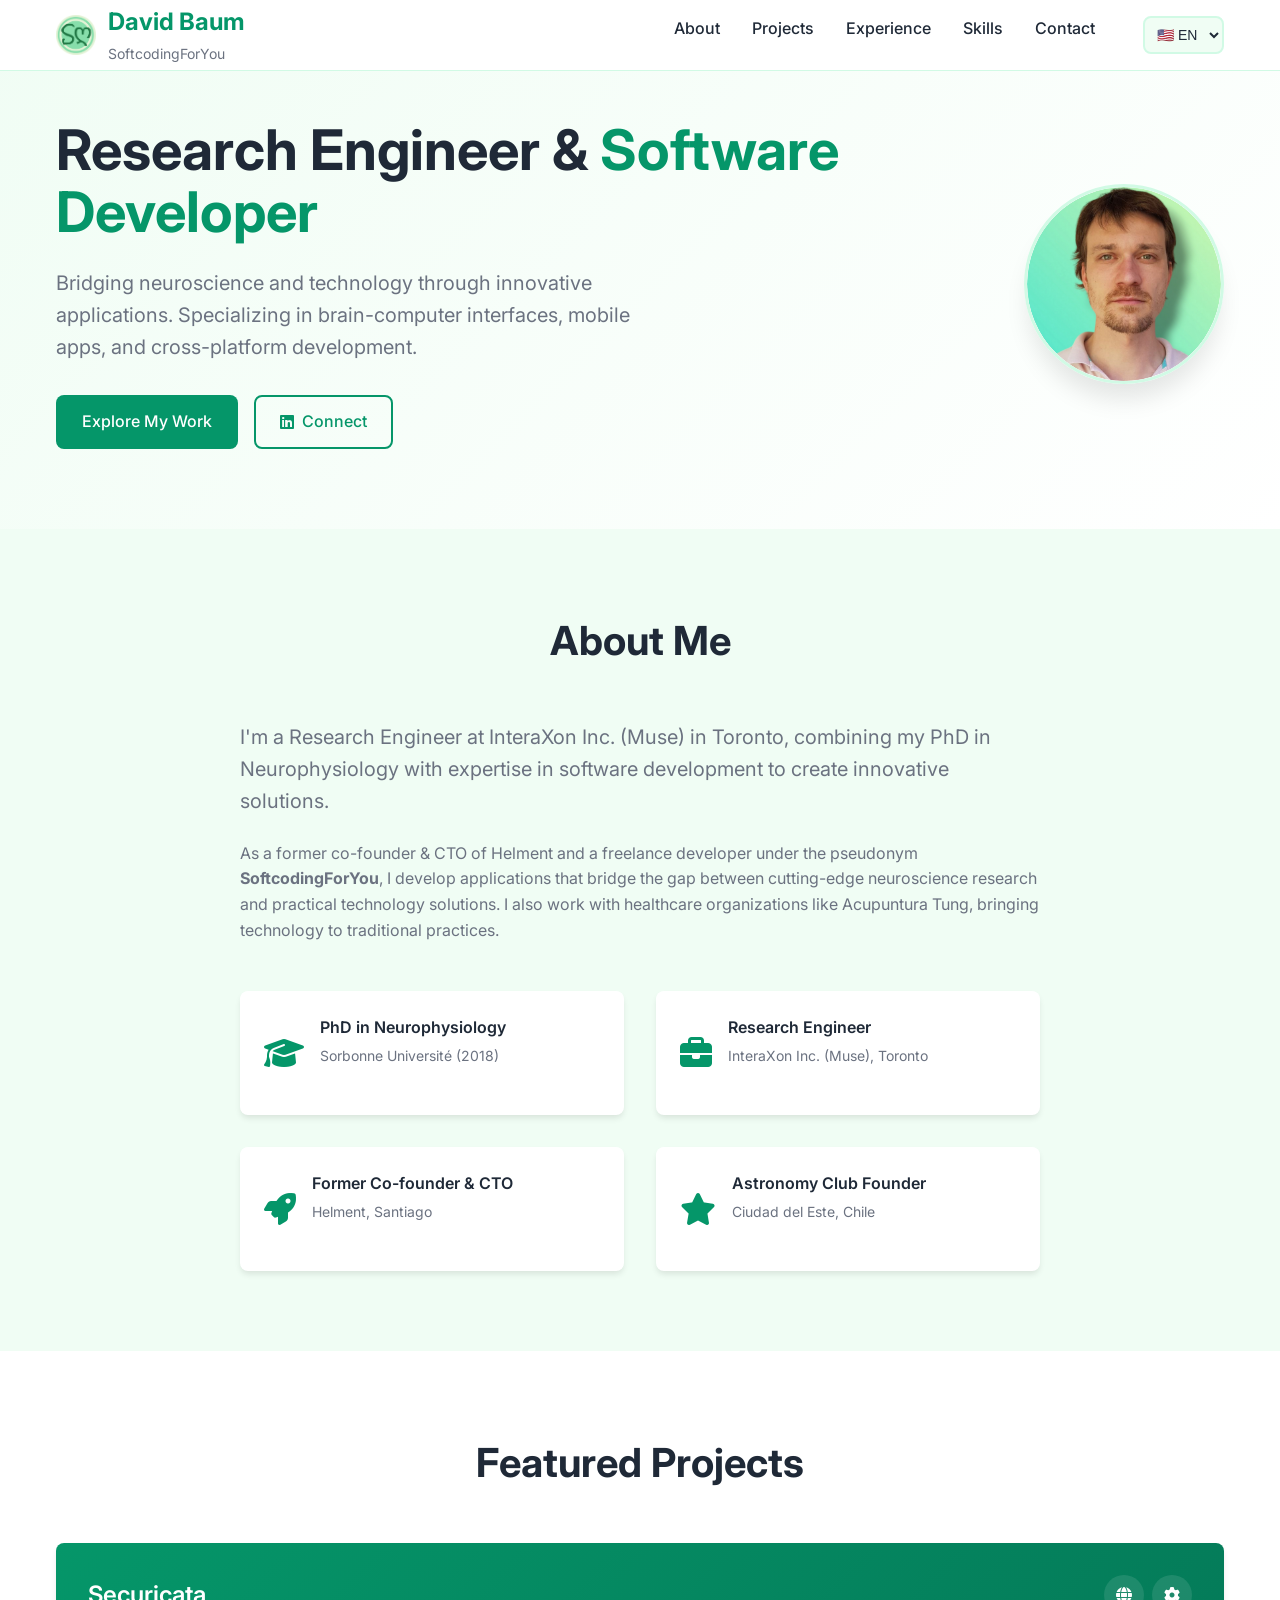
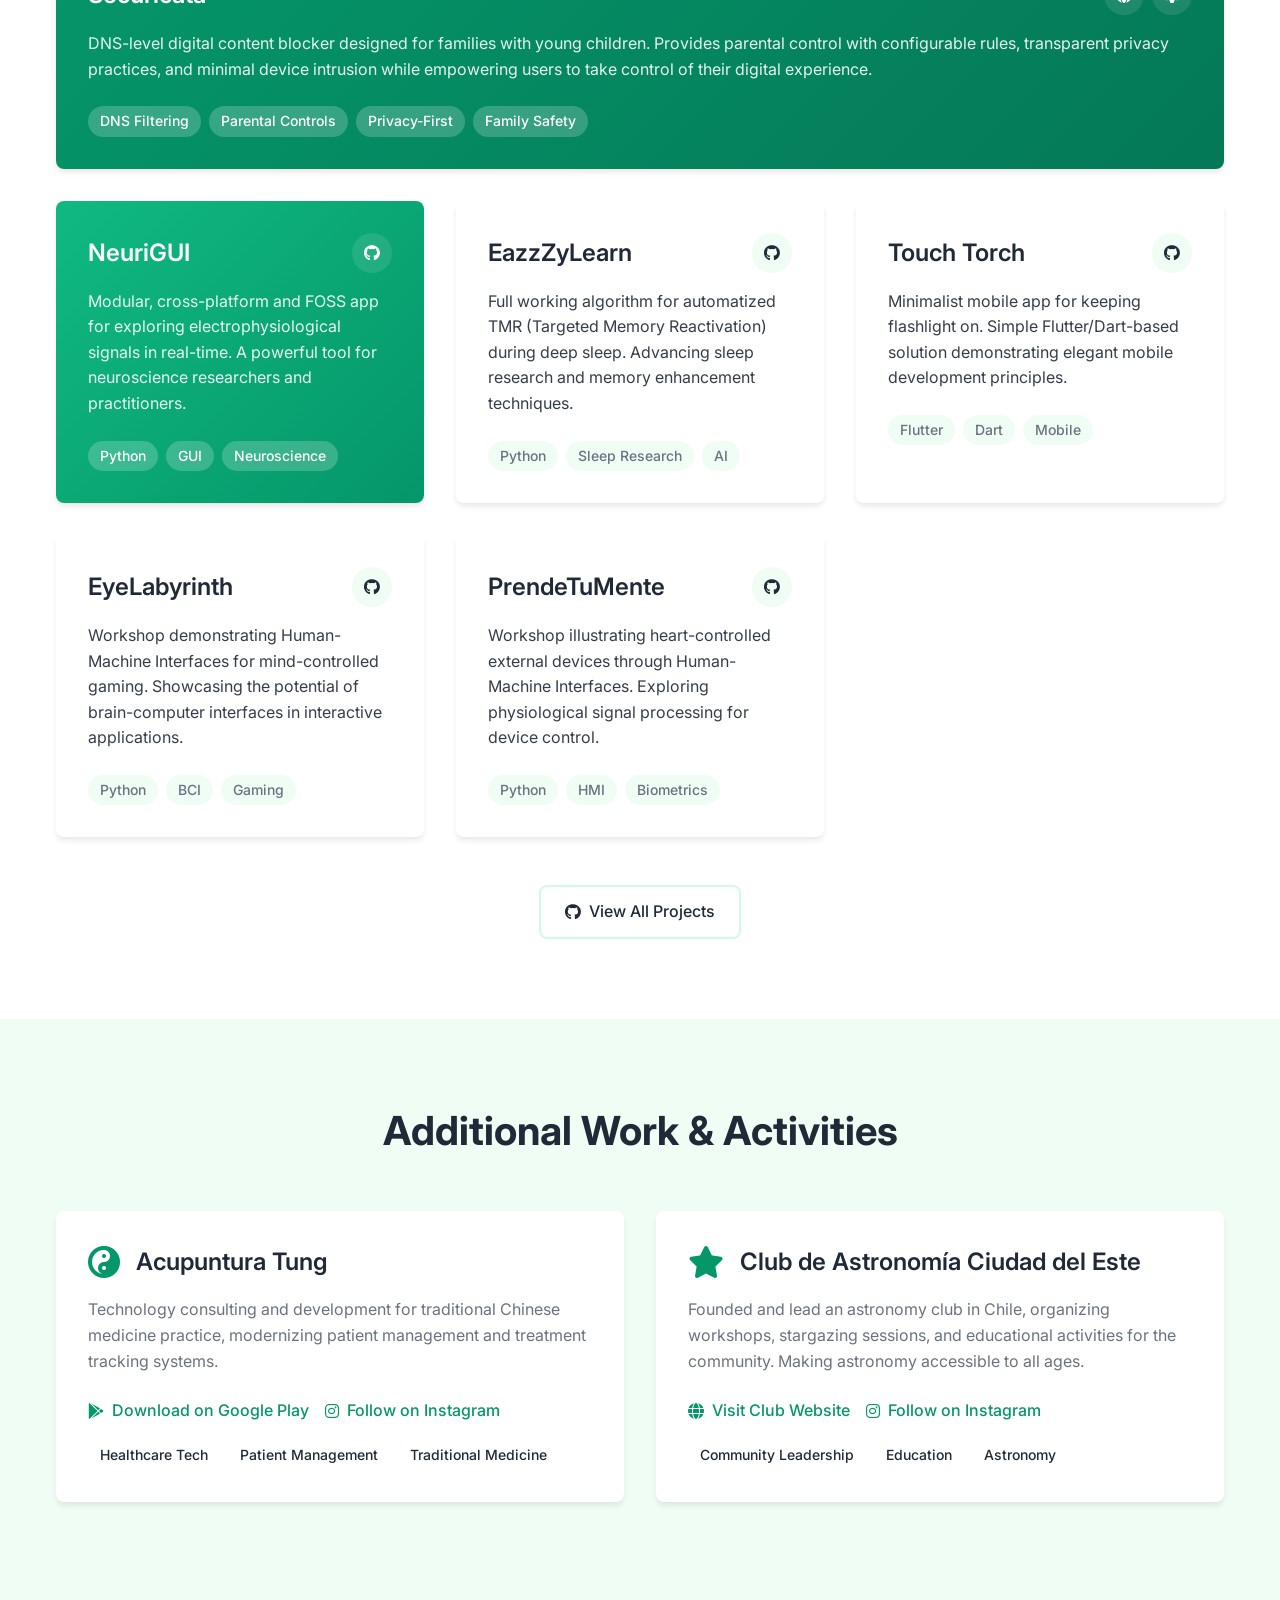
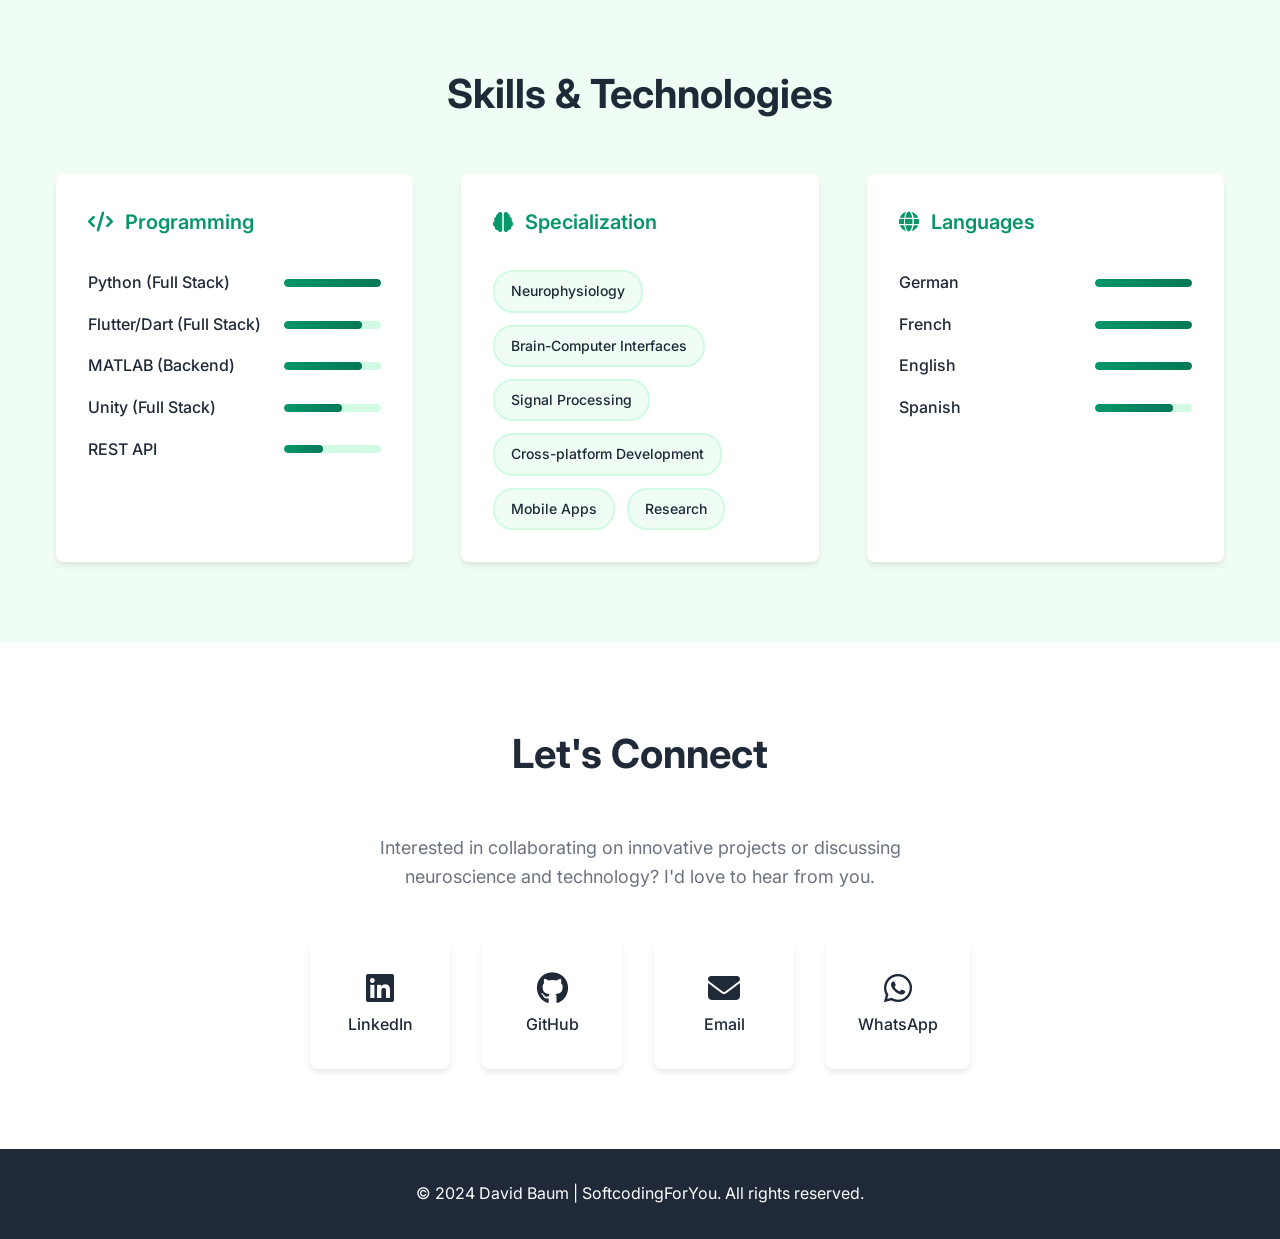
==== commit bb71c242: "Reduce amount of featured projects" ====
--- a/index.html
+++ b/index.html
@@ -258,7 +258,7 @@
                         </div>
                     </article>
 
-                    <article class="project-card">
+                    <!-- <article class="project-card">
                         <div class="project-header">
                             <h3>Cool Tea</h3>
                             <div class="project-links">
@@ -276,7 +276,7 @@
                             <span class="tech-tag">Dart</span>
                             <span class="tech-tag">Lifestyle</span>
                         </div>
-                    </article>
+                    </article> -->
                 </div>
                 
                 <div class="projects-cta">
@@ -317,7 +317,7 @@
 
                     <article class="experience-card">
                         <div class="experience-header">
-                            <i class="fas fa-telescope"></i>
+                            <i class="fas fa-star"></i>
                             <h3>Club de Astronomía Ciudad del Este</h3>
                         </div>
                         <p class="experience-description">
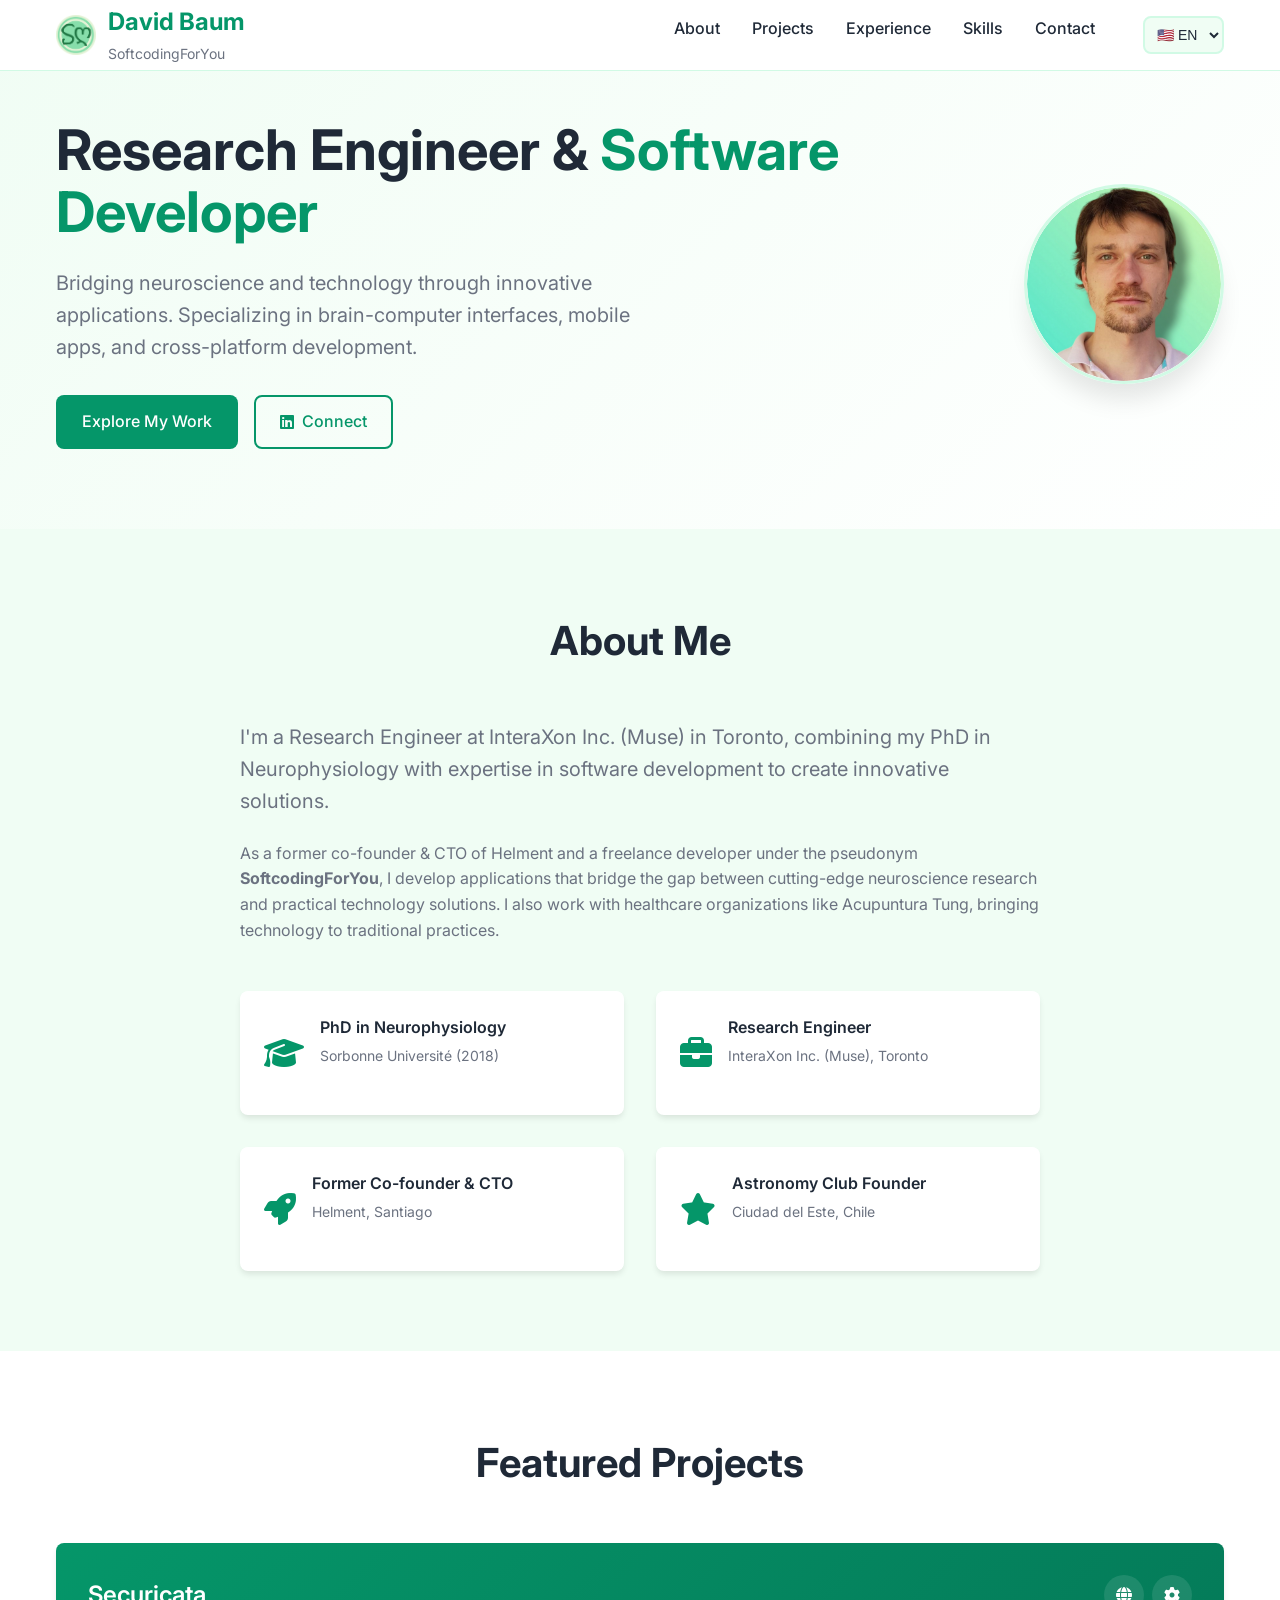
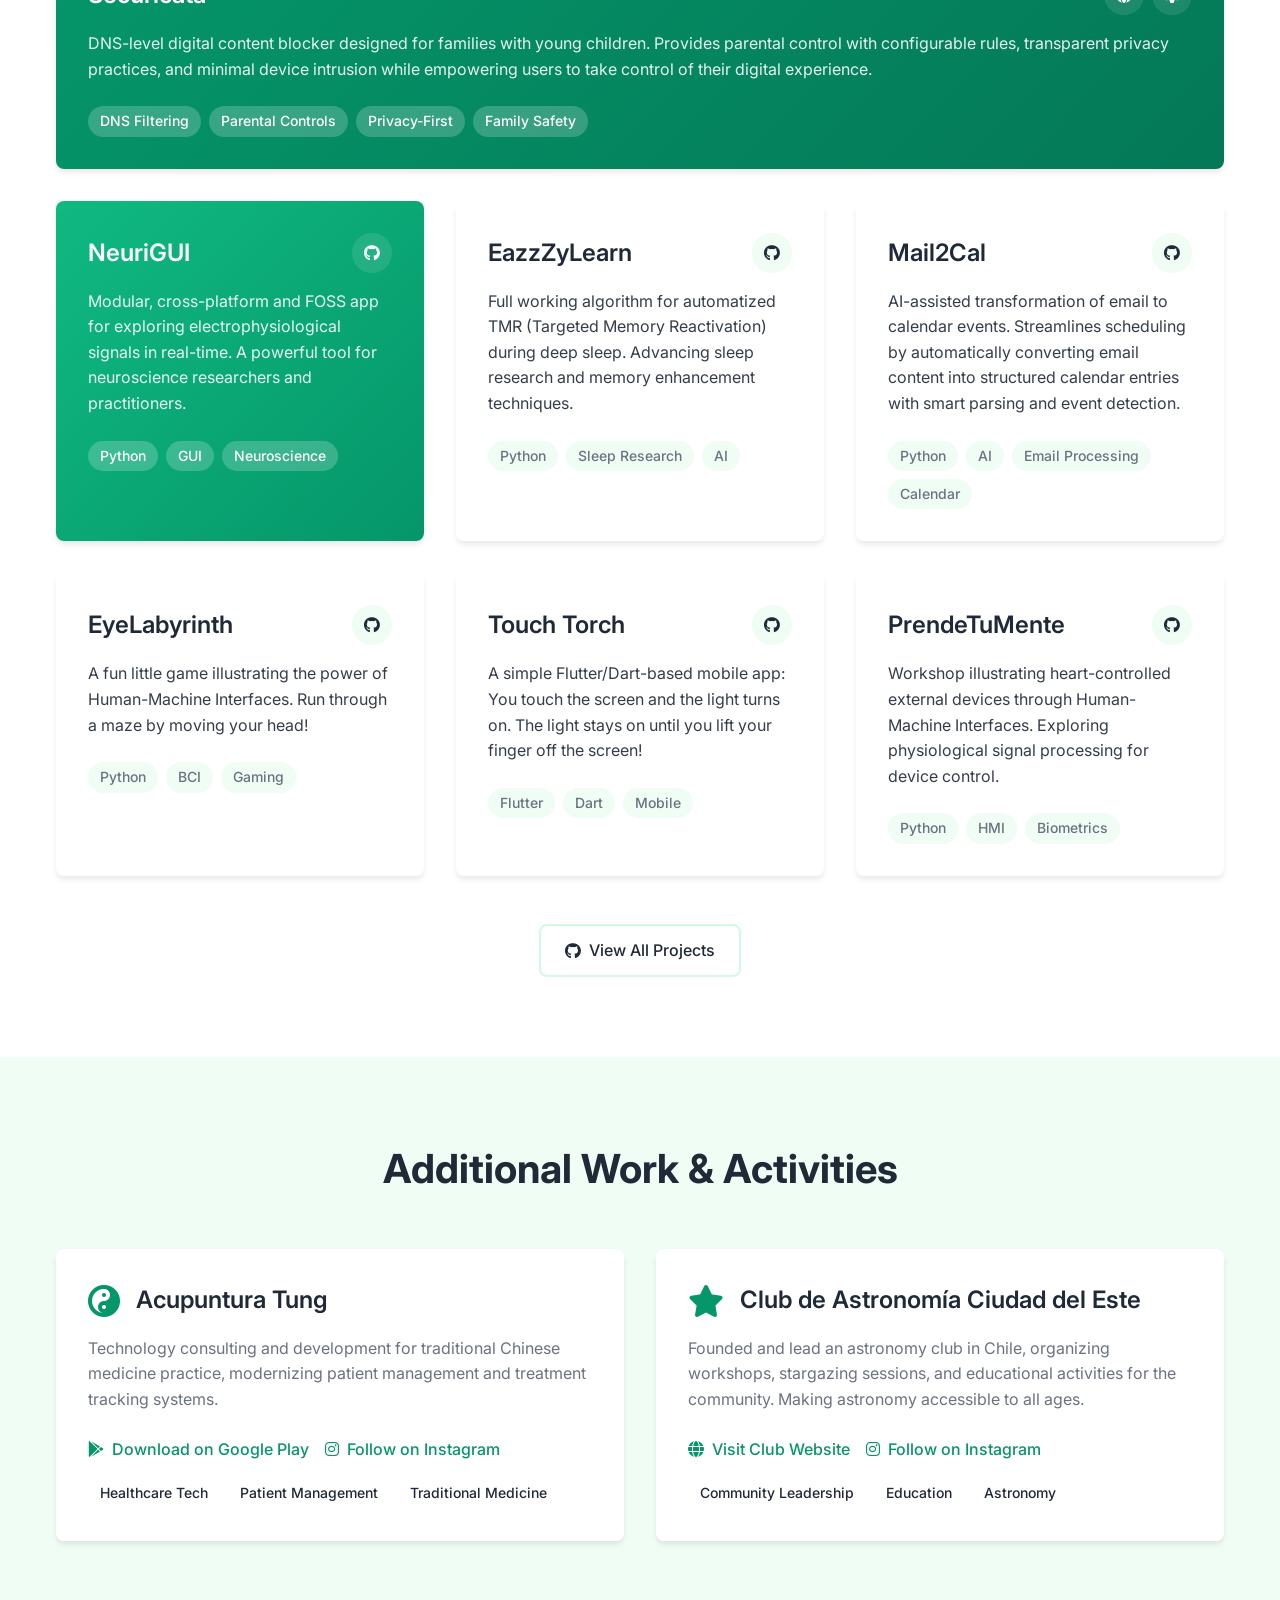
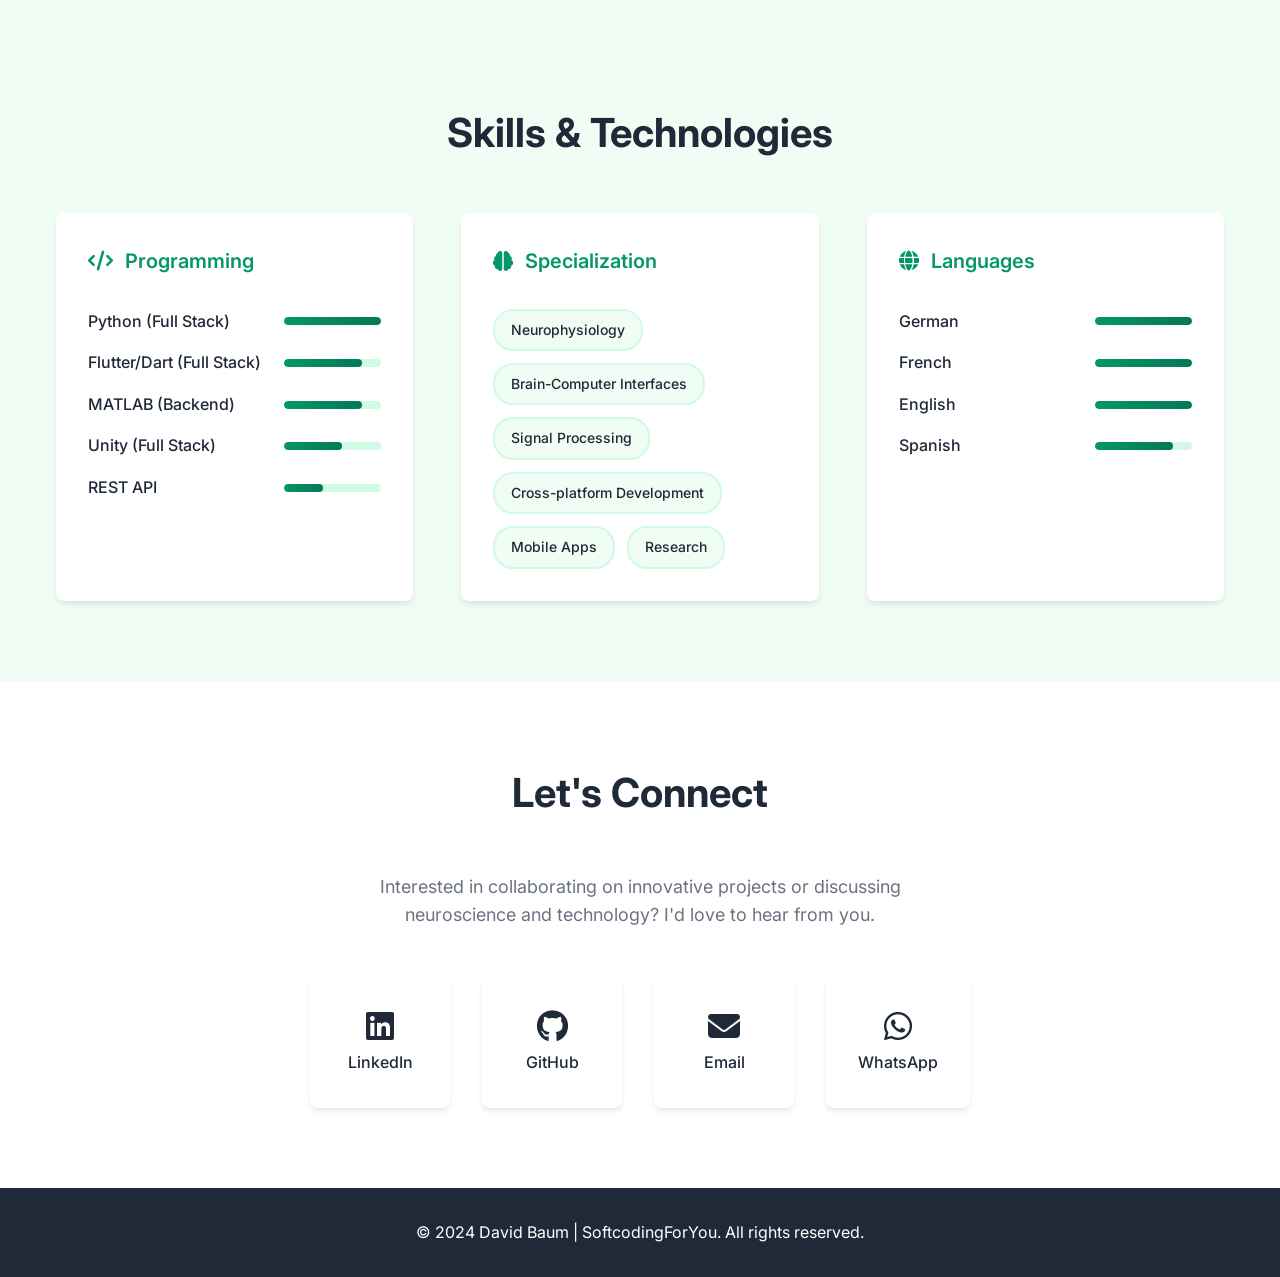
==== commit 3dc95b03: "Update featured projects: Add Mail2Cal and reorganize to match GitHub pins - Add Mail2Cal as newest " ====
--- a/index.html
+++ b/index.html
@@ -200,6 +200,47 @@
 
                     <article class="project-card">
                         <div class="project-header">
+                            <h3>Mail2Cal</h3>
+                            <div class="project-links">
+                                <a href="https://github.com/softcodingforyou/Mail2Cal" target="_blank" rel="noopener">
+                                    <i class="fab fa-github"></i>
+                                </a>
+                            </div>
+                        </div>
+                        <p class="project-description">
+                            AI-assisted transformation of email to calendar events. Streamlines scheduling by automatically 
+                            converting email content into structured calendar entries with smart parsing and event detection.
+                        </p>
+                        <div class="project-tech">
+                            <span class="tech-tag">Python</span>
+                            <span class="tech-tag">AI</span>
+                            <span class="tech-tag">Email Processing</span>
+                            <span class="tech-tag">Calendar</span>
+                        </div>
+                    </article>
+
+                    <article class="project-card">
+                        <div class="project-header">
+                            <h3>EyeLabyrinth</h3>
+                            <div class="project-links">
+                                <a href="https://github.com/softcodingforyou/EyeLabyrinth" target="_blank" rel="noopener">
+                                    <i class="fab fa-github"></i>
+                                </a>
+                            </div>
+                        </div>
+                        <p class="project-description">
+                            A fun little game illustrating the power of Human-Machine Interfaces. 
+                            Run through a maze by moving your head!
+                        </p>
+                        <div class="project-tech">
+                            <span class="tech-tag">Python</span>
+                            <span class="tech-tag">BCI</span>
+                            <span class="tech-tag">Gaming</span>
+                        </div>
+                    </article>
+
+                    <article class="project-card">
+                        <div class="project-header">
                             <h3>Touch Torch</h3>
                             <div class="project-links">
                                 <a href="https://github.com/softcodingforyou/touchtorch" target="_blank" rel="noopener">
@@ -208,33 +249,13 @@
                             </div>
                         </div>
                         <p class="project-description">
-                            Minimalist mobile app for keeping flashlight on. Simple Flutter/Dart-based solution 
-                            demonstrating elegant mobile development principles.
+                            A simple Flutter/Dart-based mobile app: You touch the screen and the light turns on. 
+                            The light stays on until you lift your finger off the screen!
                         </p>
                         <div class="project-tech">
                             <span class="tech-tag">Flutter</span>
                             <span class="tech-tag">Dart</span>
                             <span class="tech-tag">Mobile</span>
-                        </div>
-                    </article>
-
-                    <article class="project-card">
-                        <div class="project-header">
-                            <h3>EyeLabyrinth</h3>
-                            <div class="project-links">
-                                <a href="https://github.com/softcodingforyou/EyeLabyrinth" target="_blank" rel="noopener">
-                                    <i class="fab fa-github"></i>
-                                </a>
-                            </div>
-                        </div>
-                        <p class="project-description">
-                            Workshop demonstrating Human-Machine Interfaces for mind-controlled gaming. 
-                            Showcasing the potential of brain-computer interfaces in interactive applications.
-                        </p>
-                        <div class="project-tech">
-                            <span class="tech-tag">Python</span>
-                            <span class="tech-tag">BCI</span>
-                            <span class="tech-tag">Gaming</span>
                         </div>
                     </article>
 
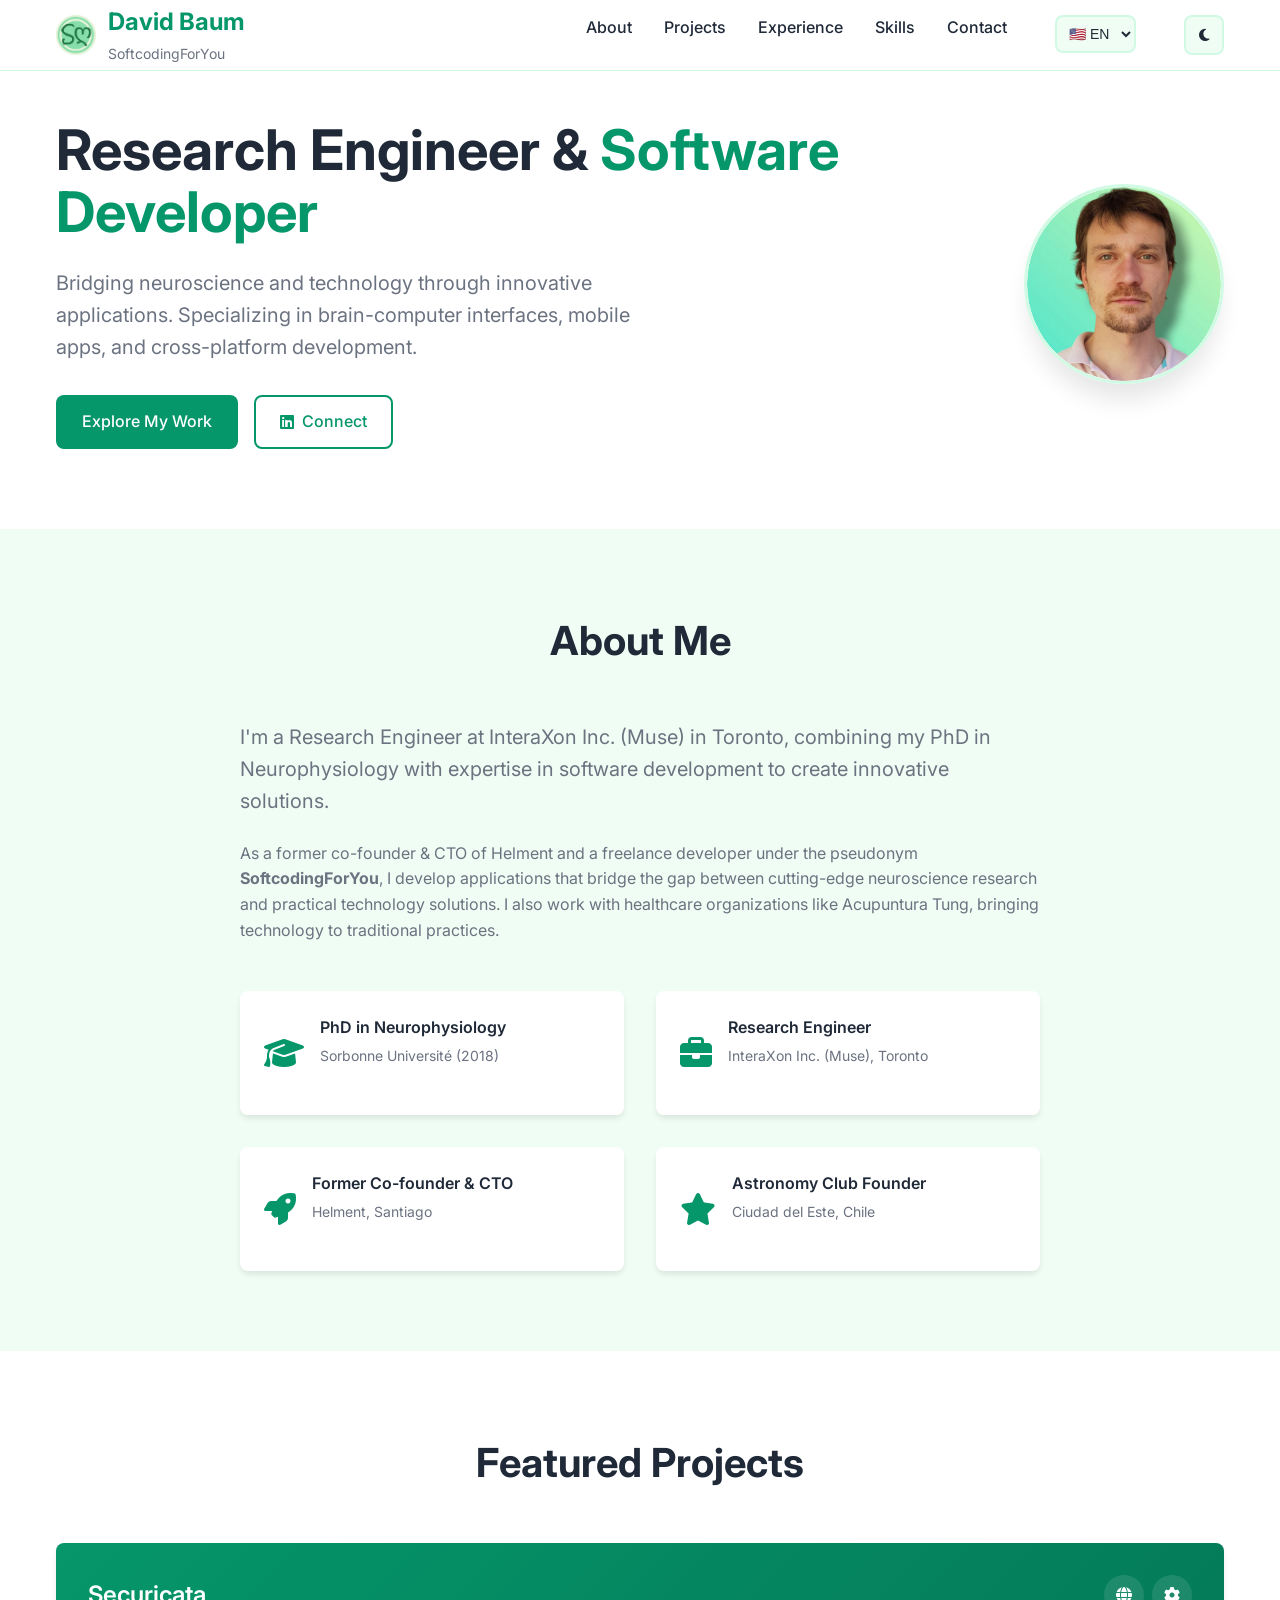
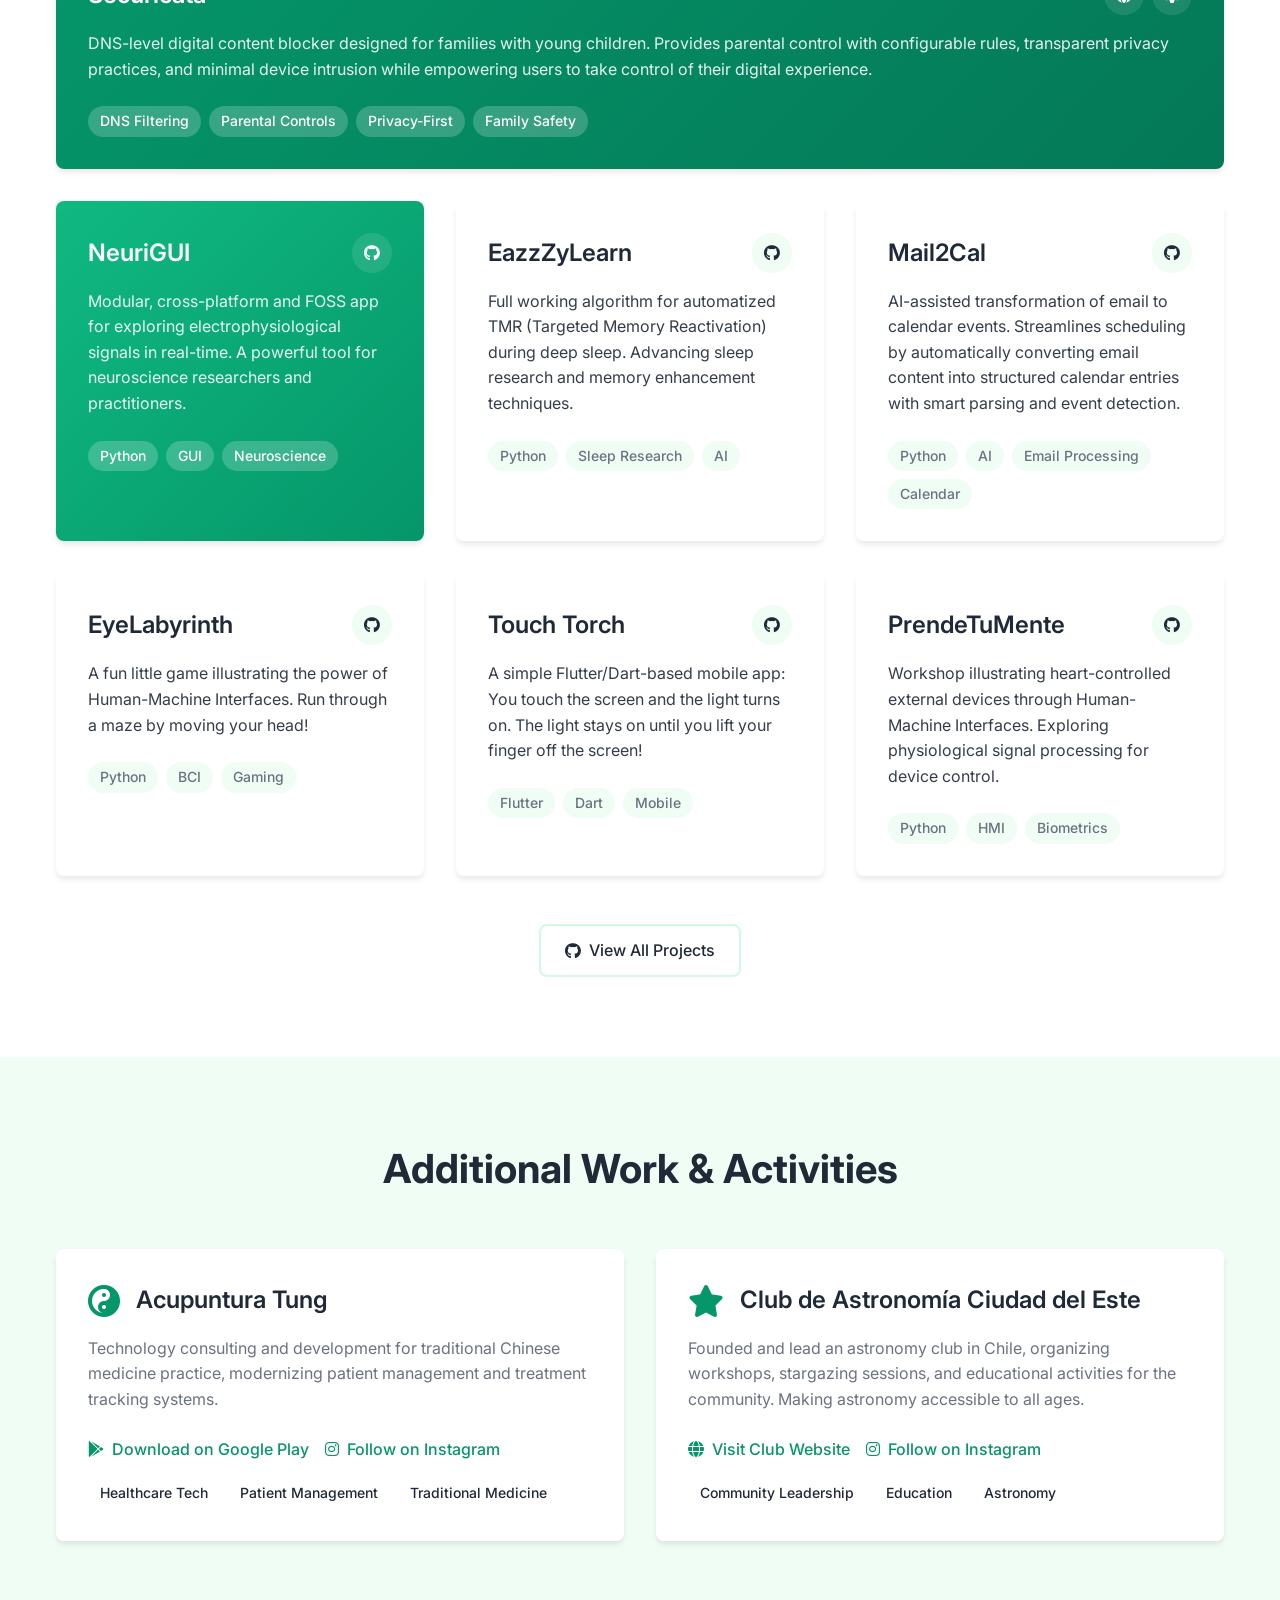
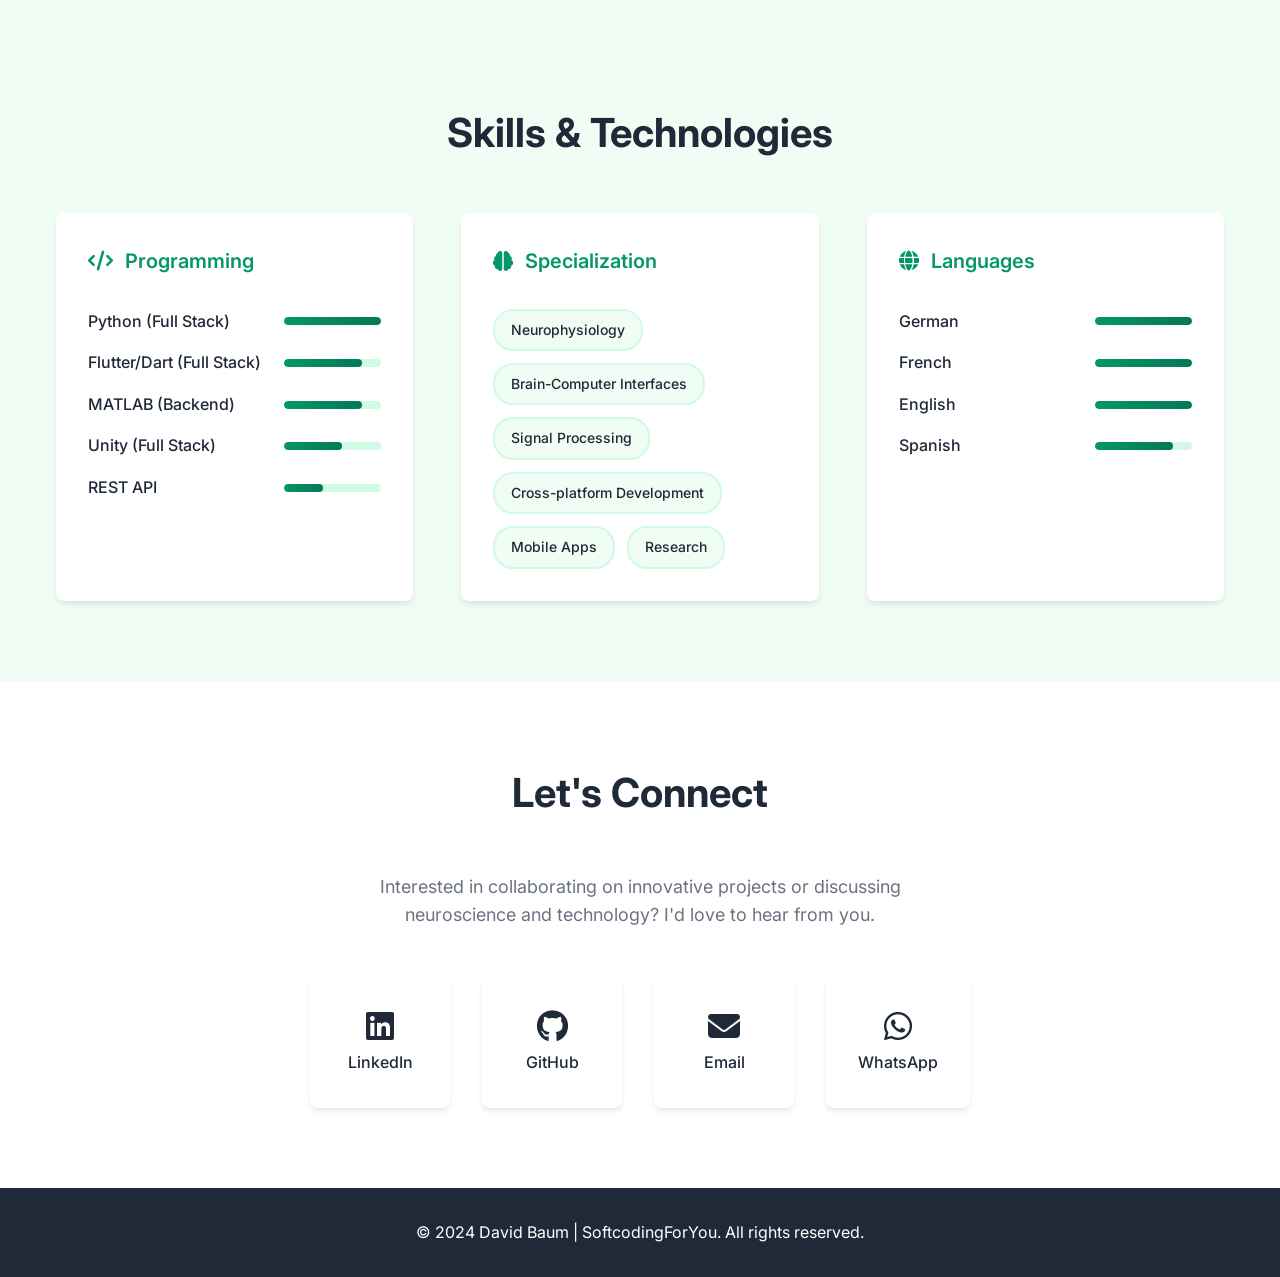
==== commit c5d46e42: "Introduce dark mode" ====
--- a/index.html
+++ b/index.html
@@ -35,6 +35,11 @@
                         <option value="fr">🇫🇷 FR</option>
                         <option value="es">🇪🇸 ES</option>
                     </select>
+                </li>
+                <li class="theme-toggle">
+                    <button id="theme-toggle" aria-label="Toggle dark mode">
+                        <i class="fas fa-moon"></i>
+                    </button>
                 </li>
             </ul>
             <div class="nav-toggle">
--- a/styles.css
+++ b/styles.css
@@ -20,6 +20,47 @@
     --transition: all 0.3s ease;
 }
 
+@media (prefers-color-scheme: dark) {
+    :root {
+        --primary-color: #10b981;
+        --secondary-color: #059669;
+        --accent-color: #34d399;
+        --text-primary: #ffffff;
+        --text-secondary: #e2e8f0;
+        --background: #0f172a;
+        --surface: #1e293b;
+        --border: #475569;
+        --shadow: 0 4px 6px -1px rgba(0, 0, 0, 0.4);
+        --shadow-lg: 0 20px 25px -5px rgba(0, 0, 0, 0.4);
+    }
+}
+
+html[data-theme="dark"] {
+    --primary-color: #10b981;
+    --secondary-color: #059669;
+    --accent-color: #34d399;
+    --text-primary: #ffffff;
+    --text-secondary: #e2e8f0;
+    --background: #0f172a;
+    --surface: #1e293b;
+    --border: #475569;
+    --shadow: 0 4px 6px -1px rgba(0, 0, 0, 0.4);
+    --shadow-lg: 0 20px 25px -5px rgba(0, 0, 0, 0.4);
+}
+
+html[data-theme="light"] {
+    --primary-color: #059669;
+    --secondary-color: #047857;
+    --accent-color: #10b981;
+    --text-primary: #1f2937;
+    --text-secondary: #6b7280;
+    --background: #ffffff;
+    --surface: #f0fdf4;
+    --border: #d1fae5;
+    --shadow: 0 4px 6px -1px rgba(0, 0, 0, 0.1);
+    --shadow-lg: 0 20px 25px -5px rgba(0, 0, 0, 0.1);
+}
+
 body {
     font-family: 'Inter', -apple-system, BlinkMacSystemFont, 'Segoe UI', Roboto, sans-serif;
     line-height: 1.6;
@@ -45,6 +86,38 @@
     transition: var(--transition);
 }
 
+.nav.scrolled {
+    background: rgba(255, 255, 255, 0.98);
+    box-shadow: 0 4px 6px -1px rgba(0, 0, 0, 0.1);
+}
+
+@media (prefers-color-scheme: dark) {
+    .nav {
+        background: rgba(15, 23, 42, 0.95);
+    }
+    
+    .nav.scrolled {
+        background: rgba(15, 23, 42, 0.98);
+    }
+}
+
+html[data-theme="dark"] .nav {
+    background: rgba(15, 23, 42, 0.95);
+}
+
+html[data-theme="dark"] .nav.scrolled {
+    background: rgba(15, 23, 42, 0.98);
+}
+
+html[data-theme="light"] .nav {
+    background: rgba(255, 255, 255, 0.95);
+}
+
+html[data-theme="light"] .nav.scrolled {
+    background: rgba(255, 255, 255, 0.98);
+    box-shadow: 0 4px 6px -1px rgba(0, 0, 0, 0.1);
+}
+
 .nav-container {
     max-width: 1200px;
     margin: 0 auto;
@@ -119,6 +192,34 @@
     outline: none;
 }
 
+.theme-toggle {
+    margin-left: 1rem;
+}
+
+.theme-toggle button {
+    background: var(--surface);
+    border: 2px solid var(--border);
+    border-radius: var(--border-radius);
+    padding: 0.5rem;
+    font-size: 0.875rem;
+    color: var(--text-primary);
+    cursor: pointer;
+    transition: var(--transition);
+    width: 40px;
+    height: 40px;
+    display: flex;
+    align-items: center;
+    justify-content: center;
+}
+
+.theme-toggle button:hover,
+.theme-toggle button:focus {
+    border-color: var(--primary-color);
+    color: var(--primary-color);
+    outline: none;
+    transform: scale(1.1);
+}
+
 .nav-toggle {
     display: none;
     flex-direction: column;
@@ -136,7 +237,7 @@
 /* Hero Section */
 .hero {
     padding: 120px 0 80px;
-    background: linear-gradient(135deg, var(--surface) 0%, #ffffff 100%);
+    background: var(--background);
 }
 
 .hero-container {
@@ -344,6 +445,16 @@
     box-shadow: var(--shadow);
 }
 
+html[data-theme="dark"] .credential {
+    background: var(--surface);
+}
+
+@media (prefers-color-scheme: dark) {
+    .credential {
+        background: var(--surface);
+    }
+}
+
 .credential i {
     font-size: 2rem;
     color: var(--primary-color);
@@ -376,6 +487,16 @@
     padding: 2rem;
     box-shadow: var(--shadow);
     transition: var(--transition);
+}
+
+html[data-theme="dark"] .experience-card {
+    background: var(--surface);
+}
+
+@media (prefers-color-scheme: dark) {
+    .experience-card {
+        background: var(--surface);
+    }
 }
 
 .experience-card:hover {
@@ -448,6 +569,16 @@
     padding: 2rem;
     box-shadow: var(--shadow);
     transition: var(--transition);
+}
+
+html[data-theme="dark"] .project-card {
+    background: var(--surface);
+}
+
+@media (prefers-color-scheme: dark) {
+    .project-card {
+        background: var(--surface);
+    }
 }
 
 .project-card:hover {
@@ -558,6 +689,16 @@
     box-shadow: var(--shadow);
 }
 
+html[data-theme="dark"] .skill-category {
+    background: var(--surface);
+}
+
+@media (prefers-color-scheme: dark) {
+    .skill-category {
+        background: var(--surface);
+    }
+}
+
 .skill-category h3 {
     display: flex;
     align-items: center;
@@ -666,6 +807,16 @@
     min-width: 140px;
 }
 
+html[data-theme="dark"] .contact-link {
+    background: var(--surface);
+}
+
+@media (prefers-color-scheme: dark) {
+    .contact-link {
+        background: var(--surface);
+    }
+}
+
 .contact-link:hover {
     transform: translateY(-4px);
     box-shadow: var(--shadow-lg);
@@ -686,6 +837,18 @@
     color: white;
     text-align: center;
     padding: 2rem 0;
+}
+
+html[data-theme="dark"] .footer {
+    background: var(--surface);
+    border-top: 1px solid var(--border);
+}
+
+@media (prefers-color-scheme: dark) {
+    .footer {
+        background: var(--surface);
+        border-top: 1px solid var(--border);
+    }
 }
 
 /* Responsive Design */
@@ -703,6 +866,20 @@
         padding: 2rem 0;
     }
 
+    html[data-theme="dark"] .nav-menu {
+        background-color: var(--background);
+    }
+    
+    html[data-theme="light"] .nav-menu {
+        background-color: white;
+    }
+
+    @media (prefers-color-scheme: dark) {
+        .nav-menu {
+            background-color: var(--background);
+        }
+    }
+
     .nav-menu.active {
         left: 0;
     }
@@ -718,6 +895,13 @@
 
     .language-selector select {
         width: 100%;
+    }
+
+    .theme-toggle {
+        margin-left: 0;
+        margin-top: 1rem;
+        display: flex;
+        justify-content: center;
     }
 
     .hero-container {
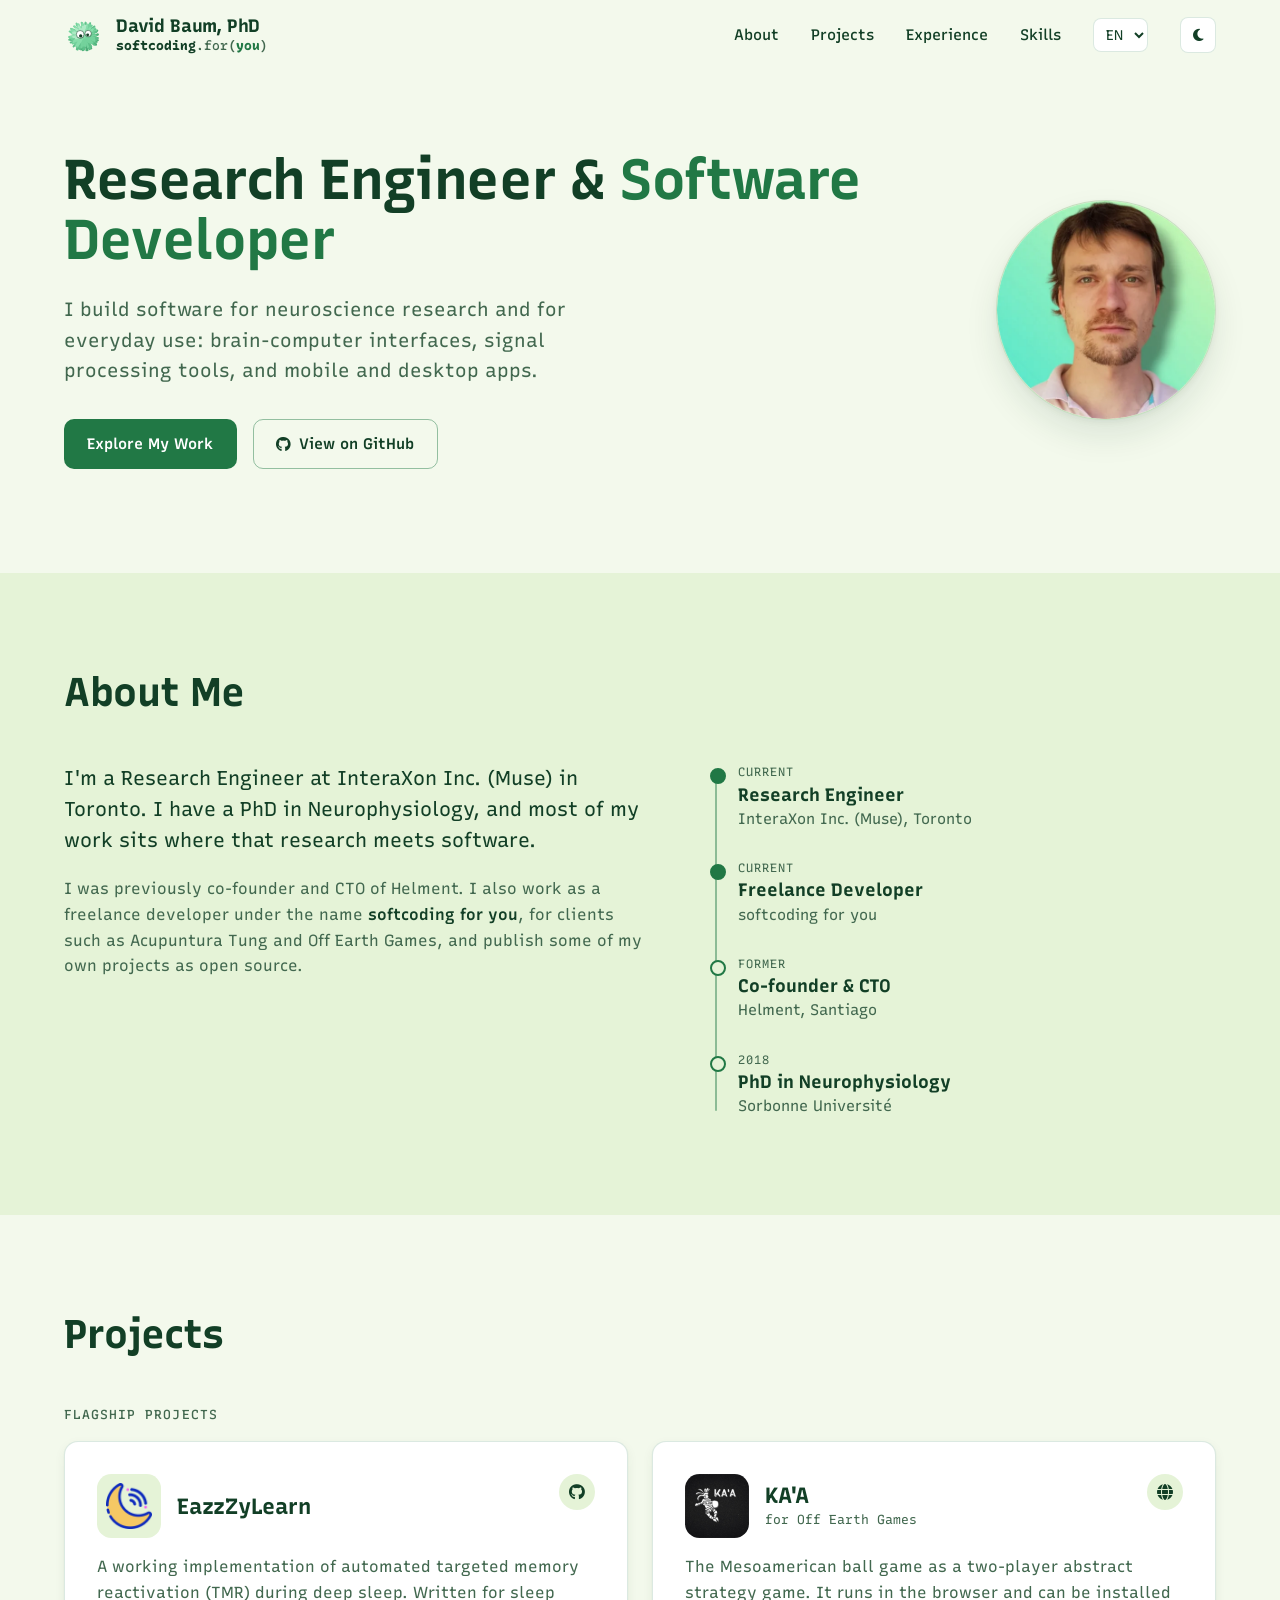
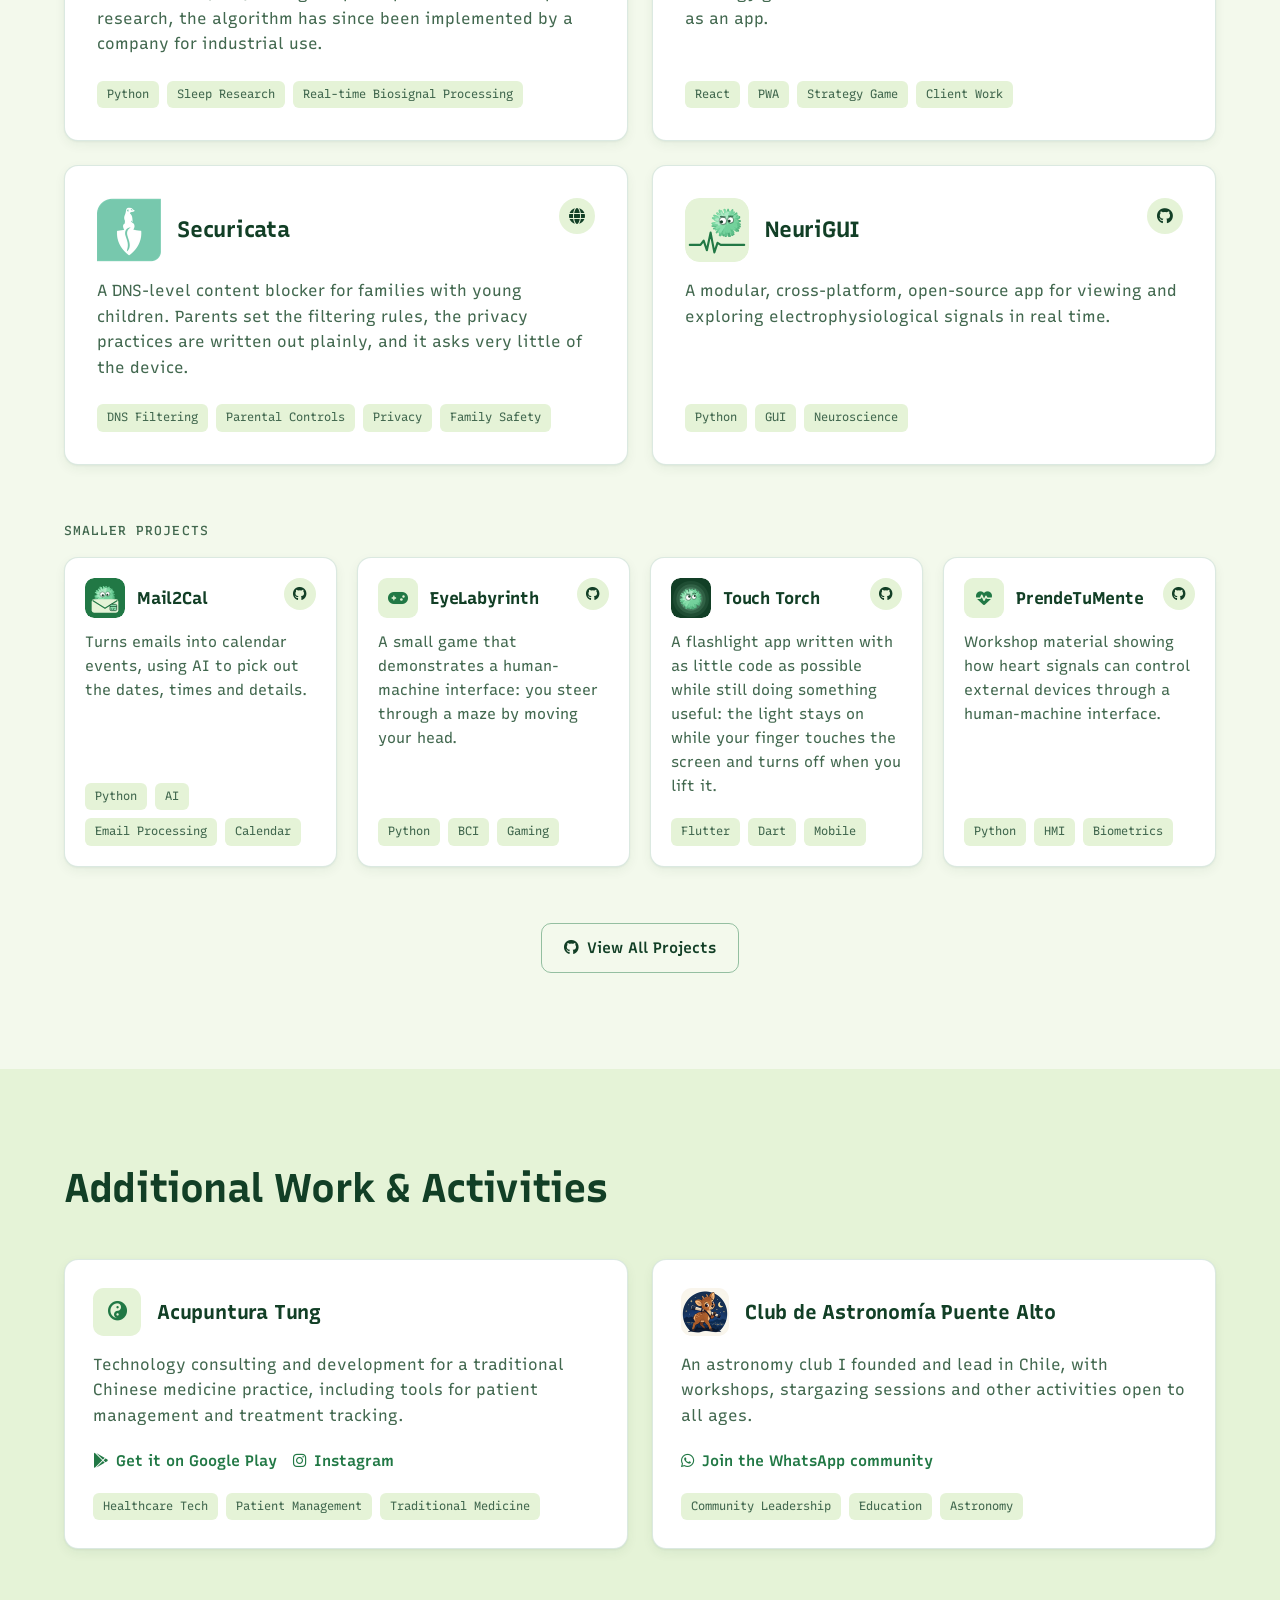
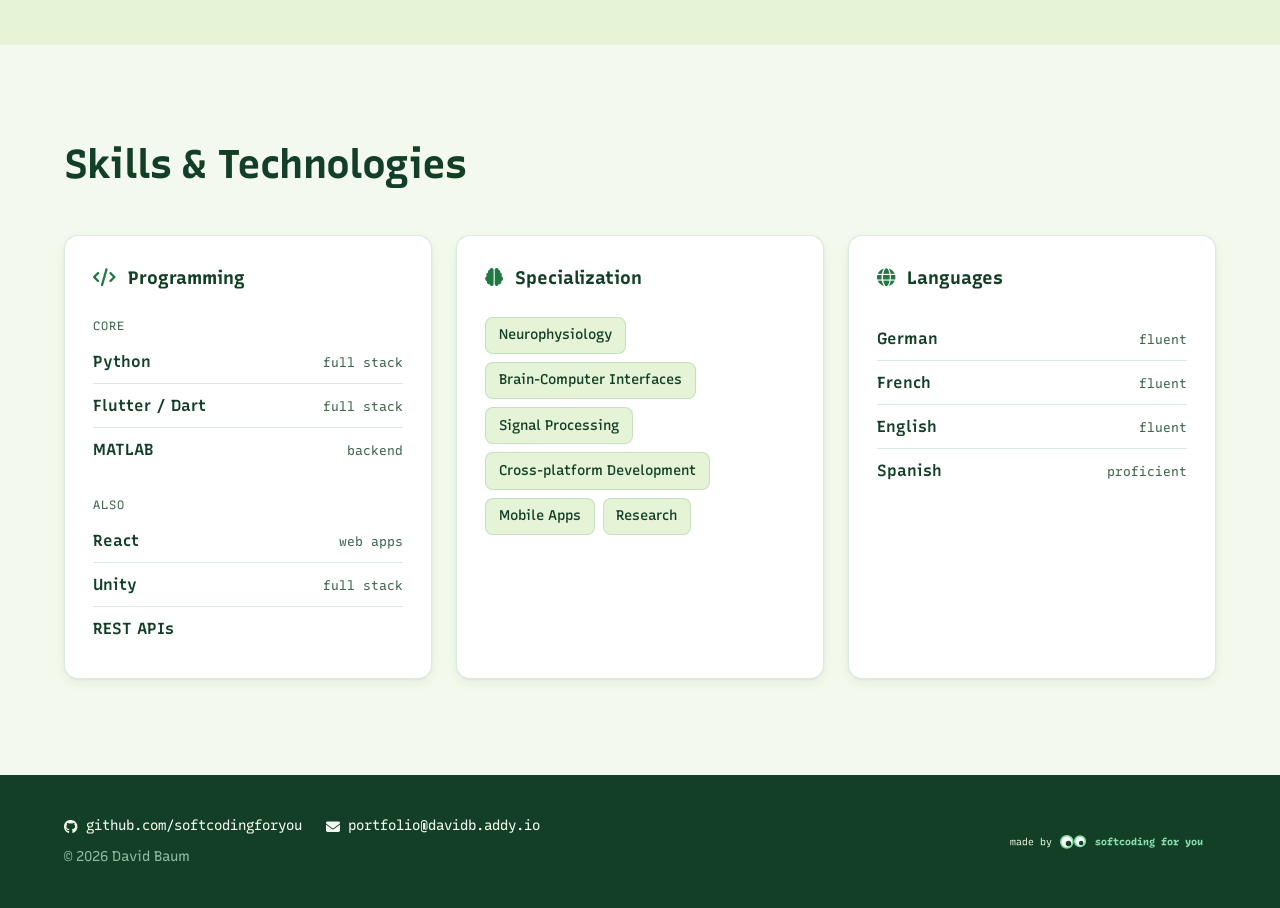
==== commit bdf06b87: "Rebrand portfolio with softcoding for you identity Co-Authored-By: Claude Opus 5.5 <noreply@anthropi" ====
--- a/index.html
+++ b/index.html
@@ -3,80 +3,94 @@
 <head>
     <meta charset="UTF-8">
     <meta name="viewport" content="width=device-width, initial-scale=1.0">
-    <meta name="description" content="David Baum - Research Engineer & Software Developer | Neuroscience, Brain-Computer Interfaces, Mobile & Desktop Apps">
-    <title>David Baum | SoftcodingForYou - Portfolio</title>
-    <link rel="icon" type="image/png" sizes="32x32" href="assets/images/SoftcodingForYou_round.png">
-    <link rel="icon" type="image/png" sizes="16x16" href="assets/images/SoftcodingForYou_round.png">
-    <link rel="apple-touch-icon" href="assets/images/SoftcodingForYou_round.png">
+    <meta name="description" content="David Baum, PhD - Research Engineer & Software Developer | Neuroscience, Brain-Computer Interfaces, Mobile & Desktop Apps. Independent work as softcoding for you.">
+    <meta name="theme-color" content="#F3F9EC">
+    <title>David Baum, PhD | softcoding.for(you)</title>
+    <script>
+        // Apply the saved or system theme before first paint, so the page never flashes the wrong theme
+        (function () {
+            var theme;
+            try { theme = localStorage.getItem('theme'); } catch (e) {}
+            if (theme !== 'light' && theme !== 'dark') {
+                theme = window.matchMedia('(prefers-color-scheme: dark)').matches ? 'dark' : 'light';
+            }
+            document.documentElement.setAttribute('data-theme', theme);
+            document.querySelector('meta[name="theme-color"]').setAttribute('content', theme === 'dark' ? '#123F26' : '#F3F9EC');
+        })();
+    </script>
+    <link rel="icon" href="favicon.ico" sizes="32x32">
+    <link rel="icon" href="assets/brand/favicon/favicon.svg" type="image/svg+xml">
+    <link rel="apple-touch-icon" href="assets/brand/favicon/apple-touch-icon.png">
+    <link rel="preconnect" href="https://fonts.googleapis.com">
+    <link rel="preconnect" href="https://fonts.gstatic.com" crossorigin>
+    <link href="https://fonts.googleapis.com/css2?family=Recursive:wght,CASL,MONO@300..800,0..1,0..1&display=swap" rel="stylesheet">
+    <link rel="stylesheet" href="https://cdnjs.cloudflare.com/ajax/libs/font-awesome/6.4.0/css/all.min.css">
     <link rel="stylesheet" href="styles.css">
-    <link href="https://fonts.googleapis.com/css2?family=Inter:wght@300;400;500;600;700&display=swap" rel="stylesheet">
-    <link rel="stylesheet" href="https://cdnjs.cloudflare.com/ajax/libs/font-awesome/6.4.0/css/all.min.css">
 </head>
 <body>
-    <nav class="nav">
+    <nav class="nav" aria-label="Main">
         <div class="nav-container">
-            <div class="nav-brand">
-                <img src="assets/images/SoftcodingForYou_round.png" alt="SoftcodingForYou Logo" class="nav-logo">
-                <div class="nav-text">
-                    <h1>David Baum</h1>
-                    <span class="pseudonym">SoftcodingForYou</span>
-                </div>
-            </div>
-            <ul class="nav-menu">
+            <a href="#top" class="nav-brand">
+                <img src="assets/brand/mascot/bommel-mark.svg" alt="" class="nav-logo" width="40" height="40">
+                <span class="nav-text">
+                    <span class="nav-name">David Baum, PhD</span>
+                    <span class="nav-sub code-lockup"><span class="cl-word">softcoding</span><span class="cl-punct">.for(</span><span class="cl-you">you</span><span class="cl-punct">)</span></span>
+                </span>
+            </a>
+            <ul class="nav-menu" id="nav-menu">
                 <li><a href="#about" data-i18n="nav.about">About</a></li>
                 <li><a href="#projects" data-i18n="nav.projects">Projects</a></li>
                 <li><a href="#experience" data-i18n="nav.experience">Experience</a></li>
                 <li><a href="#skills" data-i18n="nav.skills">Skills</a></li>
-                <li><a href="#contact" data-i18n="nav.contact">Contact</a></li>
                 <li class="language-selector">
-                    <select id="language-select">
-                        <option value="en">🇺🇸 EN</option>
-                        <option value="de">🇩🇪 DE</option>
-                        <option value="fr">🇫🇷 FR</option>
-                        <option value="es">🇪🇸 ES</option>
+                    <select id="language-select" aria-label="Language">
+                        <option value="en">EN</option>
+                        <option value="de">DE</option>
+                        <option value="fr">FR</option>
+                        <option value="es">ES</option>
                     </select>
                 </li>
                 <li class="theme-toggle">
-                    <button id="theme-toggle" aria-label="Toggle dark mode">
-                        <i class="fas fa-moon"></i>
+                    <button id="theme-toggle" type="button" aria-label="Toggle dark mode">
+                        <i class="fas fa-moon" aria-hidden="true"></i>
                     </button>
                 </li>
             </ul>
-            <div class="nav-toggle">
+            <button class="nav-toggle" type="button" aria-label="Open menu" aria-expanded="false" aria-controls="nav-menu">
                 <span></span>
                 <span></span>
                 <span></span>
-            </div>
+            </button>
         </div>
     </nav>
 
     <main>
-        <section class="hero">
+        <section class="hero" id="top">
             <div class="hero-container">
                 <div class="hero-content">
                     <h1 class="hero-title">
-                        <span data-i18n="hero.title1">Research Engineer</span> & 
+                        <span data-i18n="hero.title1">Research Engineer</span> &amp;
                         <span class="highlight" data-i18n="hero.title2">Software Developer</span>
                     </h1>
                     <p class="hero-subtitle" data-i18n="hero.subtitle">
-                        Bridging neuroscience and technology through innovative applications.
-                        Specializing in brain-computer interfaces, mobile apps, and cross-platform development.
+                        I build software for neuroscience research and for everyday use:
+                        brain-computer interfaces, signal processing tools, and mobile and desktop apps.
                     </p>
                     <div class="hero-cta">
                         <a href="#projects" class="btn btn-primary" data-i18n="hero.cta1">Explore My Work</a>
-                        <a href="https://www.linkedin.com/in/david-marcel-baum/" class="btn btn-secondary" target="_blank" rel="noopener">
-                            <i class="fab fa-linkedin"></i> <span data-i18n="hero.cta2">Connect</span>
+                        <a href="https://github.com/softcodingforyou" class="btn btn-secondary" target="_blank" rel="noopener">
+                            <i class="fab fa-github" aria-hidden="true"></i> <span data-i18n="hero.cta2">View on GitHub</span>
                         </a>
                     </div>
                 </div>
                 <div class="hero-image">
-                    <div class="coin-container">
+                    <div class="coin-container" role="button" tabindex="0" aria-pressed="false" aria-label="Flip between David's portrait and the softcoding for you mascot">
                         <div class="coin">
                             <div class="coin-face front">
-                                <img src="assets/images/DM_BAUM_Profile_Picture.png" alt="David Baum" class="profile-image">
+                                <img src="assets/images/david-baum-480.webp" alt="David Baum" class="profile-image" width="480" height="480">
                             </div>
                             <div class="coin-face back">
-                                <img src="assets/images/SoftcodingForYou_round.png" alt="SoftcodingForYou Logo" class="logo-image">
+                                <img src="assets/brand/mascot/bommel-hi.svg" alt="Bommel, the softcoding for you mascot" class="mascot-image" width="240" height="240">
                             </div>
                         </div>
                     </div>
@@ -84,97 +98,145 @@
             </div>
         </section>
 
-        <section id="about" class="about">
+        <section id="about" class="about section-alt">
             <div class="container">
-                <h2 class="section-title">About Me</h2>
-                <div class="about-content">
+                <header class="section-header">
+                    <h2 class="section-title">About Me</h2>
+                </header>
+                <div class="about-grid">
                     <div class="about-text">
                         <p class="lead">
-                            I'm a Research Engineer at InteraXon Inc. (Muse) in Toronto, combining my PhD in Neurophysiology 
-                            with expertise in software development to create innovative solutions.
+                            I'm a Research Engineer at InteraXon Inc. (Muse) in Toronto. I have a PhD in Neurophysiology,
+                            and most of my work sits where that research meets software.
                         </p>
                         <p>
-                            As a former co-founder & CTO of Helment and a freelance developer under the pseudonym 
-                            <strong>SoftcodingForYou</strong>, I develop applications that bridge the gap between 
-                            cutting-edge neuroscience research and practical technology solutions. I also work with 
-                            healthcare organizations like Acupuntura Tung, bringing technology to traditional practices.
-                        </p>
-                        <div class="credentials">
-                            <div class="credential">
-                                <i class="fas fa-graduation-cap"></i>
-                                <div>
-                                    <h4>PhD in Neurophysiology</h4>
-                                    <p>Sorbonne Université (2018)</p>
-                                </div>
-                            </div>
-                            <div class="credential">
-                                <i class="fas fa-briefcase"></i>
-                                <div>
-                                    <h4>Research Engineer</h4>
-                                    <p>InteraXon Inc. (Muse), Toronto</p>
-                                </div>
-                            </div>
-                            <div class="credential">
-                                <i class="fas fa-rocket"></i>
-                                <div>
-                                    <h4>Former Co-founder & CTO</h4>
-                                    <p>Helment, Santiago</p>
-                                </div>
-                            </div>
-                            <div class="credential">
-                                <i class="fas fa-star"></i>
-                                <div>
-                                    <h4>Astronomy Club Founder</h4>
-                                    <p>Ciudad del Este, Chile</p>
-                                </div>
-                            </div>
-                        </div>
-                    </div>
+                            I was previously co-founder and CTO of Helment. I also work as a freelance developer under
+                            the name <strong>softcoding for you</strong>, for clients such as Acupuntura Tung and
+                            Off Earth Games, and publish some of my own projects as open source.
+                        </p>
+                    </div>
+                    <ol class="timeline" aria-label="Roles and education">
+                        <li class="timeline-item is-current">
+                            <span class="timeline-meta">Current</span>
+                            <h3>Research Engineer</h3>
+                            <p>InteraXon Inc. (Muse), Toronto</p>
+                        </li>
+                        <li class="timeline-item is-current">
+                            <span class="timeline-meta">Current</span>
+                            <h3>Freelance Developer</h3>
+                            <p>softcoding for you</p>
+                        </li>
+                        <li class="timeline-item">
+                            <span class="timeline-meta">Former</span>
+                            <h3>Co-founder & CTO</h3>
+                            <p>Helment, Santiago</p>
+                        </li>
+                        <li class="timeline-item">
+                            <span class="timeline-meta">2018</span>
+                            <h3>PhD in Neurophysiology</h3>
+                            <p>Sorbonne Université</p>
+                        </li>
+                    </ol>
                 </div>
             </div>
         </section>
 
         <section id="projects" class="projects">
             <div class="container">
-                <h2 class="section-title">Featured Projects</h2>
-                <div class="projects-grid">
-                    <article class="project-card featured">
-                        <div class="project-header">
-                            <h3>Securicata</h3>
-                            <div class="project-links">
-                                <a href="https://securicata.app/" target="_blank" rel="noopener">
-                                    <i class="fas fa-globe"></i>
-                                </a>
-                                <a href="https://mi.securicata.app/" target="_blank" rel="noopener">
-                                    <i class="fas fa-cog"></i>
-                                </a>
-                            </div>
-                        </div>
-                        <p class="project-description">
-                            DNS-level digital content blocker designed for families with young children. 
-                            Provides parental control with configurable rules, transparent privacy practices, 
-                            and minimal device intrusion while empowering users to take control of their digital experience.
+                <header class="section-header">
+                    <h2 class="section-title">Projects</h2>
+                </header>
+
+                <h3 class="subsection-label">Flagship projects</h3>
+                <div class="projects-grid projects-grid--flagship">
+                    <article class="project-card">
+                        <div class="project-header">
+                            <img src="assets/images/projects/eazzzylearn.png" alt="" class="project-icon project-icon--framed" width="64" height="64">
+                            <div class="project-heading">
+                                <h4>EazzZyLearn</h4>
+                            </div>
+                            <div class="project-links">
+                                <a href="https://github.com/softcodingforyou/EazzZyLearn_pc" target="_blank" rel="noopener" aria-label="EazzZyLearn on GitHub">
+                                    <i class="fab fa-github" aria-hidden="true"></i>
+                                </a>
+                            </div>
+                        </div>
+                        <p class="project-description">
+                            A working implementation of automated targeted memory reactivation (TMR)
+                            during deep sleep. Written for sleep research, the algorithm has since been
+                            implemented by a company for industrial use.
+                        </p>
+                        <div class="project-tech">
+                            <span class="tech-tag">Python</span>
+                            <span class="tech-tag">Sleep Research</span>
+                            <span class="tech-tag">Real-time Biosignal Processing</span>
+                        </div>
+                    </article>
+
+                    <article class="project-card">
+                        <div class="project-header">
+                            <img src="assets/images/projects/kaa.png" alt="" class="project-icon" width="64" height="64">
+                            <div class="project-heading">
+                                <h4>KA'A</h4>
+                                <p class="project-client">for Off Earth Games</p>
+                            </div>
+                            <div class="project-links">
+                                <a href="https://kaa.softcodingforyou.com/" target="_blank" rel="noopener" aria-label="Play KA'A in the browser">
+                                    <i class="fas fa-globe" aria-hidden="true"></i>
+                                </a>
+                            </div>
+                        </div>
+                        <p class="project-description">
+                            The Mesoamerican ball game as a two-player abstract strategy game.
+                            It runs in the browser and can be installed as an app.
+                        </p>
+                        <div class="project-tech">
+                            <span class="tech-tag">React</span>
+                            <span class="tech-tag">PWA</span>
+                            <span class="tech-tag">Strategy Game</span>
+                            <span class="tech-tag">Client Work</span>
+                        </div>
+                    </article>
+
+                    <article class="project-card">
+                        <div class="project-header">
+                            <img src="assets/images/projects/securicata.png" alt="" class="project-icon project-icon--shaped" width="64" height="64">
+                            <div class="project-heading">
+                                <h4>Securicata</h4>
+                            </div>
+                            <div class="project-links">
+                                <a href="https://securicata.app/" target="_blank" rel="noopener" aria-label="Securicata website">
+                                    <i class="fas fa-globe" aria-hidden="true"></i>
+                                </a>
+                            </div>
+                        </div>
+                        <p class="project-description">
+                            A DNS-level content blocker for families with young children. Parents set the filtering rules,
+                            the privacy practices are written out plainly, and it asks very little of the device.
                         </p>
                         <div class="project-tech">
                             <span class="tech-tag">DNS Filtering</span>
                             <span class="tech-tag">Parental Controls</span>
-                            <span class="tech-tag">Privacy-First</span>
+                            <span class="tech-tag">Privacy</span>
                             <span class="tech-tag">Family Safety</span>
                         </div>
                     </article>
 
-                    <article class="project-card featured-secondary">
-                        <div class="project-header">
-                            <h3>NeuriGUI</h3>
-                            <div class="project-links">
-                                <a href="https://github.com/softcodingforyou/NeuriGUI" target="_blank" rel="noopener">
-                                    <i class="fab fa-github"></i>
-                                </a>
-                            </div>
-                        </div>
-                        <p class="project-description">
-                            Modular, cross-platform and FOSS app for exploring electrophysiological signals in real-time. 
-                            A powerful tool for neuroscience researchers and practitioners.
+                    <article class="project-card">
+                        <div class="project-header">
+                            <img src="assets/brand/apps/neurigui.svg" alt="" class="project-icon" width="64" height="64">
+                            <div class="project-heading">
+                                <h4>NeuriGUI</h4>
+                            </div>
+                            <div class="project-links">
+                                <a href="https://github.com/softcodingforyou/NeuriGUI" target="_blank" rel="noopener" aria-label="NeuriGUI on GitHub">
+                                    <i class="fab fa-github" aria-hidden="true"></i>
+                                </a>
+                            </div>
+                        </div>
+                        <p class="project-description">
+                            A modular, cross-platform, open-source app for viewing and exploring
+                            electrophysiological signals in real time.
                         </p>
                         <div class="project-tech">
                             <span class="tech-tag">Python</span>
@@ -182,39 +244,25 @@
                             <span class="tech-tag">Neuroscience</span>
                         </div>
                     </article>
-
-                    <article class="project-card">
-                        <div class="project-header">
-                            <h3>EazzZyLearn</h3>
-                            <div class="project-links">
-                                <a href="https://github.com/softcodingforyou/EazzZyLearn_pc" target="_blank" rel="noopener">
-                                    <i class="fab fa-github"></i>
-                                </a>
-                            </div>
-                        </div>
-                        <p class="project-description">
-                            Full working algorithm for automatized TMR (Targeted Memory Reactivation) during deep sleep. 
-                            Advancing sleep research and memory enhancement techniques.
-                        </p>
-                        <div class="project-tech">
-                            <span class="tech-tag">Python</span>
-                            <span class="tech-tag">Sleep Research</span>
-                            <span class="tech-tag">AI</span>
-                        </div>
-                    </article>
-
-                    <article class="project-card">
-                        <div class="project-header">
-                            <h3>Mail2Cal</h3>
-                            <div class="project-links">
-                                <a href="https://github.com/softcodingforyou/Mail2Cal" target="_blank" rel="noopener">
-                                    <i class="fab fa-github"></i>
-                                </a>
-                            </div>
-                        </div>
-                        <p class="project-description">
-                            AI-assisted transformation of email to calendar events. Streamlines scheduling by automatically 
-                            converting email content into structured calendar entries with smart parsing and event detection.
+                </div>
+
+                <h3 class="subsection-label">Smaller projects</h3>
+                <div class="projects-grid projects-grid--small">
+                    <article class="project-card">
+                        <div class="project-header">
+                            <img src="assets/brand/apps/mail2cal.svg" alt="" class="project-icon" width="40" height="40">
+                            <div class="project-heading">
+                                <h4>Mail2Cal</h4>
+                            </div>
+                            <div class="project-links">
+                                <a href="https://github.com/softcodingforyou/Mail2Cal" target="_blank" rel="noopener" aria-label="Mail2Cal on GitHub">
+                                    <i class="fab fa-github" aria-hidden="true"></i>
+                                </a>
+                            </div>
+                        </div>
+                        <p class="project-description">
+                            Turns emails into calendar events, using AI to pick out the dates, times
+                            and details.
                         </p>
                         <div class="project-tech">
                             <span class="tech-tag">Python</span>
@@ -226,16 +274,19 @@
 
                     <article class="project-card">
                         <div class="project-header">
-                            <h3>EyeLabyrinth</h3>
-                            <div class="project-links">
-                                <a href="https://github.com/softcodingforyou/EyeLabyrinth" target="_blank" rel="noopener">
-                                    <i class="fab fa-github"></i>
-                                </a>
-                            </div>
-                        </div>
-                        <p class="project-description">
-                            A fun little game illustrating the power of Human-Machine Interfaces. 
-                            Run through a maze by moving your head!
+                            <span class="project-icon project-icon--glyph" aria-hidden="true"><i class="fas fa-gamepad"></i></span>
+                            <div class="project-heading">
+                                <h4>EyeLabyrinth</h4>
+                            </div>
+                            <div class="project-links">
+                                <a href="https://github.com/softcodingforyou/EyeLabyrinth" target="_blank" rel="noopener" aria-label="EyeLabyrinth on GitHub">
+                                    <i class="fab fa-github" aria-hidden="true"></i>
+                                </a>
+                            </div>
+                        </div>
+                        <p class="project-description">
+                            A small game that demonstrates a human-machine interface: you steer
+                            through a maze by moving your head.
                         </p>
                         <div class="project-tech">
                             <span class="tech-tag">Python</span>
@@ -246,16 +297,19 @@
 
                     <article class="project-card">
                         <div class="project-header">
-                            <h3>Touch Torch</h3>
-                            <div class="project-links">
-                                <a href="https://github.com/softcodingforyou/touchtorch" target="_blank" rel="noopener">
-                                    <i class="fab fa-github"></i>
-                                </a>
-                            </div>
-                        </div>
-                        <p class="project-description">
-                            A simple Flutter/Dart-based mobile app: You touch the screen and the light turns on. 
-                            The light stays on until you lift your finger off the screen!
+                            <img src="assets/brand/apps/touch-torch.svg" alt="" class="project-icon" width="40" height="40">
+                            <div class="project-heading">
+                                <h4>Touch Torch</h4>
+                            </div>
+                            <div class="project-links">
+                                <a href="https://github.com/softcodingforyou/touchtorch" target="_blank" rel="noopener" aria-label="Touch Torch on GitHub">
+                                    <i class="fab fa-github" aria-hidden="true"></i>
+                                </a>
+                            </div>
+                        </div>
+                        <p class="project-description">
+                            A flashlight app written with as little code as possible while still doing something
+                            useful: the light stays on while your finger touches the screen and turns off when you lift it.
                         </p>
                         <div class="project-tech">
                             <span class="tech-tag">Flutter</span>
@@ -266,16 +320,19 @@
 
                     <article class="project-card">
                         <div class="project-header">
-                            <h3>PrendeTuMente</h3>
-                            <div class="project-links">
-                                <a href="https://github.com/softcodingforyou/PrendeTuMente" target="_blank" rel="noopener">
-                                    <i class="fab fa-github"></i>
-                                </a>
-                            </div>
-                        </div>
-                        <p class="project-description">
-                            Workshop illustrating heart-controlled external devices through Human-Machine Interfaces. 
-                            Exploring physiological signal processing for device control.
+                            <span class="project-icon project-icon--glyph" aria-hidden="true"><i class="fas fa-heart-pulse"></i></span>
+                            <div class="project-heading">
+                                <h4>PrendeTuMente</h4>
+                            </div>
+                            <div class="project-links">
+                                <a href="https://github.com/softcodingforyou/PrendeTuMente" target="_blank" rel="noopener" aria-label="PrendeTuMente on GitHub">
+                                    <i class="fab fa-github" aria-hidden="true"></i>
+                                </a>
+                            </div>
+                        </div>
+                        <p class="project-description">
+                            Workshop material showing how heart signals can control external devices
+                            through a human-machine interface.
                         </p>
                         <div class="project-tech">
                             <span class="tech-tag">Python</span>
@@ -286,7 +343,7 @@
 
                     <!-- <article class="project-card">
                         <div class="project-header">
-                            <h3>Cool Tea</h3>
+                            <h4>Cool Tea</h4>
                             <div class="project-links">
                                 <a href="https://github.com/softcodingforyou/cool_tea" target="_blank" rel="noopener">
                                     <i class="fab fa-github"></i>
@@ -294,7 +351,7 @@
                             </div>
                         </div>
                         <p class="project-description">
-                            Thoughtful mobile app that reminds you to drink your tea at the perfect temperature. 
+                            Thoughtful mobile app that reminds you to drink your tea at the perfect temperature.
                             Combining utility with delightful user experience.
                         </p>
                         <div class="project-tech">
@@ -304,34 +361,36 @@
                         </div>
                     </article> -->
                 </div>
-                
+
                 <div class="projects-cta">
-                    <a href="https://github.com/softcodingforyou" class="btn btn-outline" target="_blank" rel="noopener">
-                        <i class="fab fa-github"></i> View All Projects
+                    <a href="https://github.com/softcodingforyou" class="btn btn-secondary" target="_blank" rel="noopener">
+                        <i class="fab fa-github" aria-hidden="true"></i> View All Projects
                     </a>
                 </div>
             </div>
         </section>
 
-        <section id="experience" class="experience">
+        <section id="experience" class="experience section-alt">
             <div class="container">
-                <h2 class="section-title">Additional Work & Activities</h2>
+                <header class="section-header">
+                    <h2 class="section-title">Additional Work & Activities</h2>
+                </header>
                 <div class="experience-grid">
                     <article class="experience-card">
                         <div class="experience-header">
-                            <i class="fas fa-yin-yang"></i>
+                            <span class="project-icon project-icon--glyph" aria-hidden="true"><i class="fas fa-yin-yang"></i></span>
                             <h3>Acupuntura Tung</h3>
                         </div>
                         <p class="experience-description">
-                            Technology consulting and development for traditional Chinese medicine practice, 
-                            modernizing patient management and treatment tracking systems.
+                            Technology consulting and development for a traditional Chinese medicine practice,
+                            including tools for patient management and treatment tracking.
                         </p>
                         <div class="experience-links">
                             <a href="https://play.google.com/store/apps/details?id=com.acupuntura.tung" target="_blank" rel="noopener">
-                                <i class="fab fa-google-play"></i> Download on Google Play
+                                <i class="fab fa-google-play" aria-hidden="true"></i> Get it on Google Play
                             </a>
                             <a href="https://www.instagram.com/acupuntura_hoy" target="_blank" rel="noopener">
-                                <i class="fab fa-instagram"></i> Follow on Instagram
+                                <i class="fab fa-instagram" aria-hidden="true"></i> Instagram
                             </a>
                         </div>
                         <div class="experience-tech">
@@ -343,19 +402,16 @@
 
                     <article class="experience-card">
                         <div class="experience-header">
-                            <i class="fas fa-star"></i>
-                            <h3>Club de Astronomía Ciudad del Este</h3>
+                            <img src="assets/images/projects/club-astronomia-puente-alto.png" alt="" class="project-icon" width="48" height="48">
+                            <h3>Club de Astronomía Puente Alto</h3>
                         </div>
                         <p class="experience-description">
-                            Founded and lead an astronomy club in Chile, organizing workshops, stargazing sessions, 
-                            and educational activities for the community. Making astronomy accessible to all ages.
+                            An astronomy club I founded and lead in Chile, with workshops, stargazing sessions
+                            and other activities open to all ages.
                         </p>
                         <div class="experience-links">
-                            <a href="https://astronomiaciudaddeleste.godaddysites.com/" target="_blank" rel="noopener">
-                                <i class="fas fa-globe"></i> Visit Club Website
-                            </a>
-                            <a href="https://www.instagram.com/astronomiaciudaddeleste/" target="_blank" rel="noopener">
-                                <i class="fab fa-instagram"></i> Follow on Instagram
+                            <a href="https://chat.whatsapp.com/JG7glXosvffIB10JXMBkhK" target="_blank" rel="noopener">
+                                <i class="fab fa-whatsapp" aria-hidden="true"></i> Join the WhatsApp community
                             </a>
                         </div>
                         <div class="experience-tech">
@@ -370,46 +426,28 @@
 
         <section id="skills" class="skills">
             <div class="container">
-                <h2 class="section-title">Skills & Technologies</h2>
+                <header class="section-header">
+                    <h2 class="section-title">Skills & Technologies</h2>
+                </header>
                 <div class="skills-grid">
                     <div class="skill-category">
-                        <h3><i class="fas fa-code"></i> Programming</h3>
-                        <div class="skill-list">
-                            <div class="skill-item">
-                                <span class="skill-name">Python (Full Stack)</span>
-                                <div class="skill-level">
-                                    <div class="skill-bar" data-level="5"></div>
-                                </div>
-                            </div>
-                            <div class="skill-item">
-                                <span class="skill-name">Flutter/Dart (Full Stack)</span>
-                                <div class="skill-level">
-                                    <div class="skill-bar" data-level="4"></div>
-                                </div>
-                            </div>
-                            <div class="skill-item">
-                                <span class="skill-name">MATLAB (Backend)</span>
-                                <div class="skill-level">
-                                    <div class="skill-bar" data-level="4"></div>
-                                </div>
-                            </div>
-                            <div class="skill-item">
-                                <span class="skill-name">Unity (Full Stack)</span>
-                                <div class="skill-level">
-                                    <div class="skill-bar" data-level="3"></div>
-                                </div>
-                            </div>
-                            <div class="skill-item">
-                                <span class="skill-name">REST API</span>
-                                <div class="skill-level">
-                                    <div class="skill-bar" data-level="2"></div>
-                                </div>
-                            </div>
-                        </div>
-                    </div>
-                    
-                    <div class="skill-category">
-                        <h3><i class="fas fa-brain"></i> Specialization</h3>
+                        <h3><i class="fas fa-code" aria-hidden="true"></i> Programming</h3>
+                        <p class="expertise-label">Core</p>
+                        <ul class="expertise-list">
+                            <li><span class="expertise-name">Python</span><span class="expertise-note">full stack</span></li>
+                            <li><span class="expertise-name">Flutter / Dart</span><span class="expertise-note">full stack</span></li>
+                            <li><span class="expertise-name">MATLAB</span><span class="expertise-note">backend</span></li>
+                        </ul>
+                        <p class="expertise-label">Also</p>
+                        <ul class="expertise-list">
+                            <li><span class="expertise-name">React</span><span class="expertise-note">web apps</span></li>
+                            <li><span class="expertise-name">Unity</span><span class="expertise-note">full stack</span></li>
+                            <li><span class="expertise-name">REST APIs</span></li>
+                        </ul>
+                    </div>
+
+                    <div class="skill-category skill-category--wide">
+                        <h3><i class="fas fa-brain" aria-hidden="true"></i> Specialization</h3>
                         <div class="skills-tags">
                             <span class="skill-tag">Neurophysiology</span>
                             <span class="skill-tag">Brain-Computer Interfaces</span>
@@ -421,67 +459,13 @@
                     </div>
 
                     <div class="skill-category">
-                        <h3><i class="fas fa-globe"></i> Languages</h3>
-                        <div class="skill-list">
-                            <div class="skill-item">
-                                <span class="skill-name">German</span>
-                                <div class="skill-level">
-                                    <div class="skill-bar" data-level="5"></div>
-                                </div>
-                            </div>
-                            <div class="skill-item">
-                                <span class="skill-name">French</span>
-                                <div class="skill-level">
-                                    <div class="skill-bar" data-level="5"></div>
-                                </div>
-                            </div>
-                            <div class="skill-item">
-                                <span class="skill-name">English</span>
-                                <div class="skill-level">
-                                    <div class="skill-bar" data-level="5"></div>
-                                </div>
-                            </div>
-                            <div class="skill-item">
-                                <span class="skill-name">Spanish</span>
-                                <div class="skill-level">
-                                    <div class="skill-bar" data-level="4"></div>
-                                </div>
-                            </div>
-                        </div>
-                    </div>
-                </div>
-            </div>
-        </section>
-
-        <section id="contact" class="contact">
-            <div class="container">
-                <h2 class="section-title">Let's Connect</h2>
-                <div class="contact-content">
-                    <p class="contact-intro">
-                        Interested in collaborating on innovative projects or discussing neuroscience and technology? 
-                        I'd love to hear from you.
-                    </p>
-                    <div class="contact-links">
-                        <a href="https://www.linkedin.com/in/david-marcel-baum/" class="contact-link" target="_blank" rel="noopener">
-                            <i class="fab fa-linkedin"></i>
-                            <span>LinkedIn</span>
-                        </a>
-                        <a href="https://github.com/softcodingforyou" class="contact-link" target="_blank" rel="noopener">
-                            <i class="fab fa-github"></i>
-                            <span>GitHub</span>
-                        </a>
-                        <a href="mailto:contact@davidb.addy.io" class="contact-link" target="_blank" rel="noopener">
-                            <i class="fas fa-envelope"></i>
-                            <span>Email</span>
-                        </a>
-                        <a href="https://wa.me/56988956928" class="contact-link" target="_blank" rel="noopener">
-                            <i class="fab fa-whatsapp"></i>
-                            <span>WhatsApp</span>
-                        </a>
-                        <!-- <a href="https://davidbaum.org/" class="contact-link" target="_blank" rel="noopener">
-                            <i class="fas fa-globe"></i>
-                            <span>Personal Website</span>
-                        </a> -->
+                        <h3><i class="fas fa-globe" aria-hidden="true"></i> Languages</h3>
+                        <ul class="expertise-list">
+                            <li><span class="expertise-name">German</span><span class="expertise-note">fluent</span></li>
+                            <li><span class="expertise-name">French</span><span class="expertise-note">fluent</span></li>
+                            <li><span class="expertise-name">English</span><span class="expertise-note">fluent</span></li>
+                            <li><span class="expertise-name">Spanish</span><span class="expertise-note">proficient</span></li>
+                        </ul>
                     </div>
                 </div>
             </div>
@@ -489,11 +473,22 @@
     </main>
 
     <footer class="footer">
-        <div class="container">
-            <p>&copy; 2024 David Baum | SoftcodingForYou. All rights reserved.</p>
+        <div class="container footer-inner">
+            <div class="footer-meta">
+                <nav class="footer-links" aria-label="Elsewhere">
+                    <a href="https://github.com/softcodingforyou" target="_blank" rel="noopener">
+                        <i class="fab fa-github" aria-hidden="true"></i> github.com/softcodingforyou
+                    </a>
+                    <a href="mailto:portfolio@davidb.addy.io">
+                        <i class="fas fa-envelope" aria-hidden="true"></i> portfolio@davidb.addy.io
+                    </a>
+                </nav>
+                <p class="footer-copy">&copy; <span id="current-year">2026</span> David Baum</p>
+            </div>
+            <img src="assets/brand/badge/made-by-dark.svg" alt="made by softcoding for you" class="footer-badge" width="218" height="30">
         </div>
     </footer>
 
     <script src="script.js"></script>
 </body>
-</html>+</html>
--- a/styles.css
+++ b/styles.css
@@ -6,72 +6,126 @@
 }
 
 :root {
-    --primary-color: #059669;
-    --secondary-color: #047857;
-    --accent-color: #10b981;
-    --text-primary: #1f2937;
-    --text-secondary: #6b7280;
-    --background: #ffffff;
-    --surface: #f0fdf4;
-    --border: #d1fae5;
-    --shadow: 0 4px 6px -1px rgba(0, 0, 0, 0.1);
-    --shadow-lg: 0 20px 25px -5px rgba(0, 0, 0, 0.1);
-    --border-radius: 8px;
-    --transition: all 0.3s ease;
-}
-
-@media (prefers-color-scheme: dark) {
-    :root {
-        --primary-color: #10b981;
-        --secondary-color: #059669;
-        --accent-color: #34d399;
-        --text-primary: #ffffff;
-        --text-secondary: #e2e8f0;
-        --background: #0f172a;
-        --surface: #1e293b;
-        --border: #475569;
-        --shadow: 0 4px 6px -1px rgba(0, 0, 0, 0.4);
-        --shadow-lg: 0 20px 25px -5px rgba(0, 0, 0, 0.4);
-    }
-}
-
-html[data-theme="dark"] {
-    --primary-color: #10b981;
-    --secondary-color: #059669;
-    --accent-color: #34d399;
-    --text-primary: #ffffff;
-    --text-secondary: #e2e8f0;
-    --background: #0f172a;
-    --surface: #1e293b;
-    --border: #475569;
-    --shadow: 0 4px 6px -1px rgba(0, 0, 0, 0.4);
-    --shadow-lg: 0 20px 25px -5px rgba(0, 0, 0, 0.4);
-}
-
-html[data-theme="light"] {
-    --primary-color: #059669;
-    --secondary-color: #047857;
-    --accent-color: #10b981;
-    --text-primary: #1f2937;
-    --text-secondary: #6b7280;
-    --background: #ffffff;
-    --surface: #f0fdf4;
-    --border: #d1fae5;
-    --shadow: 0 4px 6px -1px rgba(0, 0, 0, 0.1);
-    --shadow-lg: 0 20px 25px -5px rgba(0, 0, 0, 0.1);
+    /* Brand palette: softcoding for you identity kit (palette/colors.css) */
+    --sfy-cream: #E5F3D7;
+    --sfy-paper: #F3F9EC;
+    --sfy-mint: #87DEAB;
+    --sfy-forest: #217845;
+    --sfy-ink: #123F26;
+    --sfy-muted: #42684F;
+    --sfy-muted-dark: #8FB9A0;
+
+    /* Light theme (default): Ink type, Forest accents, on Paper and Cream green */
+    --bg: var(--sfy-paper);
+    --bg-alt: var(--sfy-cream);
+    --card: #ffffff;
+    --text: var(--sfy-ink);
+    --text-muted: var(--sfy-muted);
+    --accent: var(--sfy-forest);
+    --accent-hover: var(--sfy-ink);
+    --on-accent: #ffffff;
+    --border: rgba(33, 120, 69, 0.16);
+    --border-strong: rgba(33, 120, 69, 0.45);
+    --tile-bg: var(--sfy-cream);
+    --tile-fg: var(--sfy-forest);
+    --tag-bg: var(--sfy-cream);
+    --tag-fg: var(--sfy-muted);
+    --footer-bg: var(--sfy-ink);
+    --coin-back: var(--sfy-cream);
+    --nav-bg: rgba(243, 249, 236, 0.88);
+    --shadow: 0 1px 2px rgba(18, 63, 38, 0.05), 0 4px 12px rgba(18, 63, 38, 0.06);
+    --shadow-lg: 0 2px 6px rgba(18, 63, 38, 0.06), 0 16px 32px rgba(18, 63, 38, 0.1);
+    --radius: 14px;
+    --transition: 0.2s ease;
+    color-scheme: light;
+}
+
+/* Dark theme: Paper type, Mint accents, on Ink. data-theme is set before first paint by the inline script in <head> */
+:root[data-theme="dark"] {
+    --bg: var(--sfy-ink);
+    --bg-alt: #0E3520;
+    --card: rgba(135, 222, 171, 0.06);
+    --text: var(--sfy-paper);
+    --text-muted: var(--sfy-muted-dark);
+    --accent: var(--sfy-mint);
+    --accent-hover: var(--sfy-cream);
+    --on-accent: var(--sfy-ink);
+    --border: rgba(135, 222, 171, 0.14);
+    --border-strong: rgba(135, 222, 171, 0.45);
+    --tile-bg: rgba(135, 222, 171, 0.12);
+    --tile-fg: var(--sfy-mint);
+    --tag-bg: rgba(135, 222, 171, 0.08);
+    --tag-fg: var(--sfy-mint);
+    --footer-bg: #0B2C1A;
+    --coin-back: var(--sfy-forest);
+    --nav-bg: rgba(18, 63, 38, 0.88);
+    --shadow: 0 1px 2px rgba(0, 0, 0, 0.2), 0 4px 12px rgba(0, 0, 0, 0.18);
+    --shadow-lg: 0 2px 6px rgba(0, 0, 0, 0.25), 0 16px 32px rgba(0, 0, 0, 0.3);
+    color-scheme: dark;
+}
+
+html {
+    scroll-behavior: smooth;
 }
 
 body {
-    font-family: 'Inter', -apple-system, BlinkMacSystemFont, 'Segoe UI', Roboto, sans-serif;
+    font-family: 'Recursive', system-ui, -apple-system, 'Segoe UI', Roboto, sans-serif;
+    font-variation-settings: "MONO" 0;
     line-height: 1.6;
-    color: var(--text-primary);
-    background-color: var(--background);
+    color: var(--text);
+    background-color: var(--bg);
+    -webkit-font-smoothing: antialiased;
+}
+
+img {
+    display: block;
+    max-width: 100%;
+}
+
+/* Recursive Mono for labels, tags and metadata */
+.mono,
+.eyebrow,
+.nav-sub,
+.tech-tag,
+.project-client,
+.timeline-meta,
+.expertise-label,
+.expertise-note,
+.footer-links {
+    font-variation-settings: "MONO" 1;
+}
+
+:focus-visible {
+    outline: 2px solid var(--accent);
+    outline-offset: 3px;
+    border-radius: 4px;
 }
 
 .container {
     max-width: 1200px;
     margin: 0 auto;
-    padding: 0 1rem;
+    padding: 0 1.5rem;
+}
+
+/* Scroll reveal (classes added by script.js, so content stays visible without JS) */
+.reveal {
+    opacity: 0;
+}
+
+.reveal.is-visible {
+    opacity: 1;
+    animation: fadeInUp 0.5s ease-out backwards;
+}
+
+@keyframes fadeInUp {
+    from {
+        opacity: 0;
+        transform: translateY(16px);
+    }
+    to {
+        opacity: 1;
+        transform: none;
+    }
 }
 
 /* Navigation */
@@ -79,49 +133,23 @@
     position: fixed;
     top: 0;
     width: 100%;
-    background: rgba(255, 255, 255, 0.95);
-    backdrop-filter: blur(10px);
-    border-bottom: 1px solid var(--border);
+    background: var(--nav-bg);
+    -webkit-backdrop-filter: saturate(140%) blur(10px);
+    backdrop-filter: saturate(140%) blur(10px);
+    border-bottom: 1px solid transparent;
     z-index: 1000;
-    transition: var(--transition);
+    transition: border-color var(--transition), box-shadow var(--transition);
 }
 
 .nav.scrolled {
-    background: rgba(255, 255, 255, 0.98);
-    box-shadow: 0 4px 6px -1px rgba(0, 0, 0, 0.1);
-}
-
-@media (prefers-color-scheme: dark) {
-    .nav {
-        background: rgba(15, 23, 42, 0.95);
-    }
-    
-    .nav.scrolled {
-        background: rgba(15, 23, 42, 0.98);
-    }
-}
-
-html[data-theme="dark"] .nav {
-    background: rgba(15, 23, 42, 0.95);
-}
-
-html[data-theme="dark"] .nav.scrolled {
-    background: rgba(15, 23, 42, 0.98);
-}
-
-html[data-theme="light"] .nav {
-    background: rgba(255, 255, 255, 0.95);
-}
-
-html[data-theme="light"] .nav.scrolled {
-    background: rgba(255, 255, 255, 0.98);
-    box-shadow: 0 4px 6px -1px rgba(0, 0, 0, 0.1);
+    border-bottom-color: var(--border);
+    box-shadow: var(--shadow);
 }
 
 .nav-container {
     max-width: 1200px;
     margin: 0 auto;
-    padding: 0 1rem;
+    padding: 0 1.5rem;
     display: flex;
     justify-content: space-between;
     align-items: center;
@@ -132,140 +160,177 @@
     display: flex;
     align-items: center;
     gap: 0.75rem;
+    color: var(--text);
+    text-decoration: none;
 }
 
 .nav-logo {
     width: 40px;
     height: 40px;
-    transition: var(--transition);
-}
-
-
-.nav-text h1 {
-    font-size: 1.5rem;
+}
+
+.nav-text {
+    display: flex;
+    flex-direction: column;
+    line-height: 1.2;
+}
+
+.nav-name {
+    font-size: 1.125rem;
     font-weight: 700;
-    color: var(--primary-color);
-    margin: 0;
-}
-
-.pseudonym {
-    font-size: 0.875rem;
-    color: var(--text-secondary);
-    font-weight: 400;
+    letter-spacing: -0.01em;
+}
+
+.nav-sub {
+    font-size: 0.75rem;
+    color: var(--text-muted);
+}
+
+/* Code lockup from the identity kit: softcoding.for(you) in Recursive Mono Casual */
+.code-lockup {
+    font-variation-settings: "MONO" 1, "CASL" 1;
+    font-size: 0.8125rem;
+    letter-spacing: 0;
+}
+
+.code-lockup .cl-word {
+    font-weight: 800;
+    color: var(--text);
+}
+
+.code-lockup .cl-punct {
+    font-weight: 500;
+    color: var(--text-muted);
+}
+
+.code-lockup .cl-you {
+    font-weight: 800;
+    color: var(--accent);
 }
 
 .nav-menu {
     display: flex;
+    align-items: center;
     list-style: none;
     gap: 2rem;
 }
 
 .nav-menu a {
     text-decoration: none;
-    color: var(--text-primary);
+    color: var(--text);
     font-weight: 500;
-    transition: var(--transition);
+    font-size: 0.95rem;
+    transition: color var(--transition);
 }
 
 .nav-menu a:hover {
-    color: var(--primary-color);
-}
-
-.language-selector {
-    margin-left: 1rem;
+    color: var(--accent);
+}
+
+.language-selector select,
+.theme-toggle button {
+    background: var(--card);
+    border: 1px solid var(--border);
+    border-radius: 8px;
+    color: var(--text);
+    font: inherit;
+    font-size: 0.875rem;
+    cursor: pointer;
+    transition: border-color var(--transition), color var(--transition);
 }
 
 .language-selector select {
-    background: var(--surface);
-    border: 2px solid var(--border);
-    border-radius: var(--border-radius);
-    padding: 0.5rem;
-    font-size: 0.875rem;
-    color: var(--text-primary);
-    cursor: pointer;
-    transition: var(--transition);
+    padding: 0.4rem 0.5rem;
+}
+
+.theme-toggle button {
+    width: 36px;
+    height: 36px;
+    display: flex;
+    align-items: center;
+    justify-content: center;
 }
 
 .language-selector select:hover,
-.language-selector select:focus {
-    border-color: var(--primary-color);
-    outline: none;
-}
-
-.theme-toggle {
-    margin-left: 1rem;
-}
-
-.theme-toggle button {
-    background: var(--surface);
-    border: 2px solid var(--border);
-    border-radius: var(--border-radius);
-    padding: 0.5rem;
-    font-size: 0.875rem;
-    color: var(--text-primary);
-    cursor: pointer;
-    transition: var(--transition);
-    width: 40px;
-    height: 40px;
-    display: flex;
-    align-items: center;
-    justify-content: center;
-}
-
-.theme-toggle button:hover,
-.theme-toggle button:focus {
-    border-color: var(--primary-color);
-    color: var(--primary-color);
-    outline: none;
-    transform: scale(1.1);
+.theme-toggle button:hover {
+    border-color: var(--accent);
+    color: var(--accent);
 }
 
 .nav-toggle {
     display: none;
     flex-direction: column;
+    gap: 5px;
+    padding: 0.5rem;
+    background: none;
+    border: 0;
     cursor: pointer;
 }
 
 .nav-toggle span {
-    width: 25px;
-    height: 3px;
-    background: var(--text-primary);
-    margin: 3px 0;
-    transition: var(--transition);
+    width: 24px;
+    height: 2px;
+    border-radius: 2px;
+    background: var(--text);
+    transition: transform var(--transition), opacity var(--transition);
+}
+
+.nav-toggle.active span:nth-child(1) {
+    transform: translateY(7px) rotate(45deg);
+}
+
+.nav-toggle.active span:nth-child(2) {
+    opacity: 0;
+}
+
+.nav-toggle.active span:nth-child(3) {
+    transform: translateY(-7px) rotate(-45deg);
 }
 
 /* Hero Section */
 .hero {
-    padding: 120px 0 80px;
-    background: var(--background);
+    padding: 150px 0 104px;
+    background: var(--bg);
 }
 
 .hero-container {
     max-width: 1200px;
     margin: 0 auto;
-    padding: 0 1rem;
+    padding: 0 1.5rem;
     display: grid;
     grid-template-columns: 1fr auto;
     gap: 4rem;
     align-items: center;
 }
 
+.hero-content {
+    animation: fadeInUp 0.6s ease-out both;
+}
+
+.eyebrow {
+    font-size: 0.8125rem;
+    color: var(--accent);
+    letter-spacing: 0.02em;
+    margin-bottom: 0.75rem;
+}
+
 .hero-title {
-    font-size: 3.5rem;
+    font-size: clamp(2.25rem, 5vw, 3.5rem);
     font-weight: 700;
-    line-height: 1.1;
+    line-height: 1.08;
+    letter-spacing: -0.025em;
     margin-bottom: 1.5rem;
 }
 
 .highlight {
-    color: var(--primary-color);
+    color: var(--accent);
 }
 
 .hero-subtitle {
-    font-size: 1.25rem;
-    color: var(--text-secondary);
+    font-size: 1.2rem;
+    color: var(--text-muted);
     margin-bottom: 2rem;
-    max-width: 600px;
+    max-width: 36rem;
 }
 
 .hero-cta {
@@ -277,18 +342,24 @@
 .coin-container {
     perspective: 1000px;
     cursor: pointer;
+    border-radius: 50%;
+}
+
+.coin-container:focus-visible {
+    outline-offset: 8px;
+    border-radius: 50%;
 }
 
 .coin {
-    width: 200px;
-    height: 200px;
+    width: 220px;
+    height: 220px;
     position: relative;
     transform-style: preserve-3d;
     transition: transform 0.6s ease-in-out;
     margin: 0 auto;
 }
 
-/* Hover handled by JavaScript for state management */
+/* Hover, tap and keyboard flips handled by JavaScript for state management */
 
 .coin.spinning {
     animation: coinFlipMultiple 2s ease-in-out forwards;
@@ -314,16 +385,16 @@
 
 .coin-face {
     position: absolute;
-    width: 100%;
-    height: 100%;
+    inset: 0;
     border-radius: 50%;
+    -webkit-backface-visibility: hidden;
     backface-visibility: hidden;
     display: flex;
     align-items: center;
     justify-content: center;
     box-shadow: var(--shadow-lg);
-    background: linear-gradient(135deg, #f8f9fa, #ffffff);
-    border: 3px solid var(--border);
+    border: 1px solid var(--border);
+    background: var(--tile-bg);
     overflow: hidden;
 }
 
@@ -333,19 +404,19 @@
 
 .coin-face.back {
     transform: rotateY(180deg);
-}
-
-.hero-avatar i {
-    font-size: 4rem;
-    color: white;
-}
-
-.profile-image,
-.logo-image {
+    background: var(--coin-back);
+}
+
+.profile-image {
     width: 100%;
     height: 100%;
     object-fit: cover;
-    border-radius: 50%;
+}
+
+.mascot-image {
+    width: 78%;
+    height: 78%;
+    object-fit: contain;
 }
 
 /* Buttons */
@@ -353,155 +424,356 @@
     display: inline-flex;
     align-items: center;
     gap: 0.5rem;
-    padding: 0.75rem 1.5rem;
-    border-radius: var(--border-radius);
+    padding: 0.75rem 1.4rem;
+    border-radius: 10px;
+    border: 1px solid transparent;
+    font-size: 0.95rem;
+    font-weight: 600;
     text-decoration: none;
-    font-weight: 500;
-    transition: var(--transition);
-    border: 2px solid transparent;
+    transition: background-color var(--transition), color var(--transition), border-color var(--transition);
 }
 
 .btn-primary {
-    background: var(--primary-color);
-    color: white;
+    background: var(--accent);
+    color: var(--on-accent);
 }
 
 .btn-primary:hover {
-    background: var(--secondary-color);
-    transform: translateY(-2px);
-    box-shadow: var(--shadow);
+    background: var(--accent-hover);
 }
 
 .btn-secondary {
     background: transparent;
-    color: var(--primary-color);
-    border-color: var(--primary-color);
+    color: var(--text);
+    border-color: var(--border-strong);
 }
 
 .btn-secondary:hover {
-    background: var(--primary-color);
-    color: white;
-}
-
-.btn-outline {
-    background: transparent;
-    color: var(--text-primary);
-    border-color: var(--border);
-}
-
-.btn-outline:hover {
-    border-color: var(--primary-color);
-    color: var(--primary-color);
+    border-color: var(--accent);
+    color: var(--accent);
 }
 
 /* Sections */
 section {
-    padding: 80px 0;
+    padding: 96px 0;
+    scroll-margin-top: 70px;
+}
+
+.section-alt {
+    background: var(--bg-alt);
+}
+
+.section-header {
+    margin-bottom: 3rem;
+    max-width: 40rem;
 }
 
 .section-title {
-    font-size: 2.5rem;
+    font-size: clamp(1.875rem, 3.5vw, 2.5rem);
     font-weight: 700;
-    text-align: center;
-    margin-bottom: 3rem;
-    color: var(--text-primary);
+    line-height: 1.15;
+    letter-spacing: -0.02em;
+    color: var(--text);
 }
 
 /* About Section */
-.about {
-    background: var(--surface);
-}
-
-.about-content {
-    max-width: 800px;
-    margin: 0 auto;
+.about-grid {
+    display: grid;
+    grid-template-columns: 1.15fr 1fr;
+    gap: 4rem;
+    align-items: start;
 }
 
 .lead {
     font-size: 1.25rem;
-    color: var(--text-primary);
+    line-height: 1.55;
+    color: var(--text);
+    margin-bottom: 1.25rem;
+}
+
+.about-text p:not(.lead) {
+    color: var(--text-muted);
+}
+
+.about-text strong {
+    color: var(--text);
+    font-weight: 600;
+}
+
+.timeline {
+    position: relative;
+    list-style: none;
+    padding-left: 1.75rem;
+}
+
+.timeline::before {
+    content: '';
+    position: absolute;
+    left: 5px;
+    top: 0.5rem;
+    bottom: 0.5rem;
+    width: 2px;
+    border-radius: 1px;
+    background: var(--border-strong);
+}
+
+.timeline-item {
+    position: relative;
+    padding-bottom: 1.75rem;
+}
+
+.timeline-item:last-child {
+    padding-bottom: 0;
+}
+
+.timeline-item::before {
+    content: '';
+    position: absolute;
+    left: -1.75rem;
+    top: 0.3rem;
+    width: 12px;
+    height: 12px;
+    border-radius: 50%;
+    border: 2px solid var(--accent);
+    background: var(--bg-alt);
+}
+
+.timeline-item.is-current::before {
+    background: var(--accent);
+}
+
+.timeline-meta {
+    display: block;
+    font-size: 0.75rem;
+    letter-spacing: 0.08em;
+    text-transform: uppercase;
+    color: var(--text-muted);
+}
+
+.timeline-item h3 {
+    font-size: 1.125rem;
+    font-weight: 700;
+    line-height: 1.35;
+}
+
+.timeline-item p {
+    font-size: 0.95rem;
+    color: var(--text-muted);
+}
+
+/* Projects Section */
+.subsection-label {
+    font-variation-settings: "MONO" 1;
+    font-size: 0.8125rem;
+    font-weight: 500;
+    letter-spacing: 0.08em;
+    text-transform: uppercase;
+    color: var(--text-muted);
+    margin-bottom: 1rem;
+}
+
+.projects-grid {
+    display: grid;
+    gap: 1.5rem;
+    margin-bottom: 3.5rem;
+}
+
+.projects-grid--flagship {
+    grid-template-columns: repeat(2, minmax(0, 1fr));
+}
+
+.projects-grid--small {
+    grid-template-columns: repeat(4, minmax(0, 1fr));
+    gap: 1.25rem;
+}
+
+.project-card {
+    display: flex;
+    flex-direction: column;
+    background: var(--card);
+    border: 1px solid var(--border);
+    border-radius: var(--radius);
+    padding: 1.75rem;
+    box-shadow: var(--shadow);
+    transition: transform var(--transition), box-shadow var(--transition), border-color var(--transition);
+}
+
+.project-card:hover {
+    transform: translateY(-3px);
+    box-shadow: var(--shadow-lg);
+    border-color: var(--border-strong);
+}
+
+.projects-grid--flagship .project-card {
+    padding: 2rem;
+}
+
+.projects-grid--small .project-card {
+    padding: 1.25rem;
+}
+
+.project-header {
+    display: flex;
+    align-items: center;
+    gap: 1rem;
+    margin-bottom: 1rem;
+}
+
+/* Rounded square matching the identity kit app icons (corner radius 54/240) */
+.project-icon {
+    width: 56px;
+    height: 56px;
+    flex-shrink: 0;
+    border-radius: 22.5%;
+}
+
+.project-icon--glyph {
+    display: flex;
+    align-items: center;
+    justify-content: center;
+    background: var(--tile-bg);
+    color: var(--tile-fg);
+    font-size: 1.4rem;
+}
+
+/* Transparent project icons sit on a light tile in both themes, like the kit's NeuriGUI icon */
+.project-icon--framed {
+    padding: 8px;
+    background: var(--sfy-cream);
+    object-fit: contain;
+}
+
+/* Logos that carry their own outline (e.g. Securicata's leaf-shaped tile) keep it unclipped */
+.project-icon--shaped {
+    border-radius: 0;
+    object-fit: contain;
+}
+
+.projects-grid--flagship .project-icon {
+    width: 64px;
+    height: 64px;
+    font-size: 1.6rem;
+}
+
+.projects-grid--flagship .project-icon--framed {
+    padding: 9px;
+}
+
+.projects-grid--small .project-icon {
+    width: 40px;
+    height: 40px;
+    font-size: 1rem;
+}
+
+.projects-grid--small .project-icon--framed {
+    padding: 6px;
+}
+
+.project-heading {
+    flex: 1;
+    min-width: 0;
+}
+
+.project-heading h4 {
+    font-size: 1.25rem;
+    font-weight: 700;
+    line-height: 1.25;
+    letter-spacing: -0.01em;
+}
+
+.projects-grid--flagship .project-heading h4 {
+    font-size: 1.375rem;
+}
+
+.projects-grid--small .project-heading h4 {
+    font-size: 1.0625rem;
+}
+
+.projects-grid--small .project-header {
+    gap: 0.75rem;
+    margin-bottom: 0.75rem;
+}
+
+.projects-grid--small .project-description {
+    font-size: 0.9375rem;
+    margin-bottom: 1.25rem;
+}
+
+.projects-grid--small .project-links a {
+    width: 32px;
+    height: 32px;
+    font-size: 0.875rem;
+}
+
+.project-client {
+    font-size: 0.8125rem;
+    color: var(--text-muted);
+}
+
+.project-links {
+    display: flex;
+    gap: 0.5rem;
+    align-self: flex-start;
+}
+
+.project-links a {
+    display: flex;
+    align-items: center;
+    justify-content: center;
+    width: 36px;
+    height: 36px;
+    border-radius: 50%;
+    background: var(--tile-bg);
+    color: var(--text);
+    text-decoration: none;
+    transition: background-color var(--transition), color var(--transition);
+}
+
+.project-links a:hover {
+    background: var(--accent);
+    color: var(--on-accent);
+}
+
+.project-description {
+    flex: 1;
     margin-bottom: 1.5rem;
-}
-
-.about-text p {
-    margin-bottom: 1.5rem;
-    color: var(--text-secondary);
-}
-
-.credentials {
-    display: grid;
-    grid-template-columns: repeat(auto-fit, minmax(250px, 1fr));
-    gap: 2rem;
-    margin-top: 3rem;
-}
-
-.credential {
-    display: flex;
-    align-items: center;
-    gap: 1rem;
-    padding: 1.5rem;
-    background: white;
-    border-radius: var(--border-radius);
-    box-shadow: var(--shadow);
-}
-
-html[data-theme="dark"] .credential {
-    background: var(--surface);
-}
-
-@media (prefers-color-scheme: dark) {
-    .credential {
-        background: var(--surface);
-    }
-}
-
-.credential i {
-    font-size: 2rem;
-    color: var(--primary-color);
-}
-
-.credential h4 {
-    font-weight: 600;
-    margin-bottom: 0.25rem;
-}
-
-.credential p {
-    color: var(--text-secondary);
-    font-size: 0.875rem;
+    color: var(--text-muted);
+}
+
+.project-tech,
+.experience-tech {
+    display: flex;
+    flex-wrap: wrap;
+    gap: 0.5rem;
+}
+
+.tech-tag {
+    font-size: 0.75rem;
+    padding: 0.25rem 0.625rem;
+    border-radius: 6px;
+    background: var(--tag-bg);
+    color: var(--tag-fg);
+}
+
+.projects-cta {
+    text-align: center;
 }
 
 /* Experience Section */
-.experience {
-    background: var(--surface);
-}
-
 .experience-grid {
     display: grid;
-    grid-template-columns: repeat(auto-fit, minmax(350px, 1fr));
-    gap: 2rem;
+    grid-template-columns: repeat(2, minmax(0, 1fr));
+    gap: 1.5rem;
 }
 
 .experience-card {
-    background: white;
-    border-radius: var(--border-radius);
-    padding: 2rem;
+    display: flex;
+    flex-direction: column;
+    background: var(--card);
+    border: 1px solid var(--border);
+    border-radius: var(--radius);
+    padding: 1.75rem;
     box-shadow: var(--shadow);
-    transition: var(--transition);
-}
-
-html[data-theme="dark"] .experience-card {
-    background: var(--surface);
-}
-
-@media (prefers-color-scheme: dark) {
-    .experience-card {
-        background: var(--surface);
-    }
-}
-
-.experience-card:hover {
-    transform: translateY(-4px);
-    box-shadow: var(--shadow-lg);
 }
 
 .experience-header {
@@ -511,407 +783,350 @@
     margin-bottom: 1rem;
 }
 
-.experience-header i {
-    font-size: 2rem;
-    color: var(--primary-color);
+.experience-header .project-icon {
+    width: 48px;
+    height: 48px;
+    font-size: 1.2rem;
 }
 
 .experience-header h3 {
-    font-size: 1.5rem;
-    font-weight: 600;
-    color: var(--text-primary);
+    font-size: 1.25rem;
+    font-weight: 700;
+    line-height: 1.3;
+    letter-spacing: -0.01em;
 }
 
 .experience-description {
-    margin-bottom: 1.5rem;
-    color: var(--text-secondary);
-    line-height: 1.6;
+    margin-bottom: 1.25rem;
+    color: var(--text-muted);
 }
 
 .experience-links {
-    margin-bottom: 1rem;
     display: flex;
     flex-wrap: wrap;
     gap: 1rem;
+    margin-bottom: 1.25rem;
 }
 
 .experience-links a {
     display: inline-flex;
     align-items: center;
     gap: 0.5rem;
-    color: var(--primary-color);
+    color: var(--accent);
+    font-size: 0.95rem;
+    font-weight: 600;
     text-decoration: none;
-    font-weight: 500;
-    transition: var(--transition);
 }
 
 .experience-links a:hover {
-    color: var(--secondary-color);
+    text-decoration: underline;
+    text-underline-offset: 3px;
 }
 
 .experience-tech {
+    margin-top: auto;
+}
+
+/* Skills Section */
+.skills-grid {
+    display: grid;
+    grid-template-columns: repeat(3, minmax(0, 1fr));
+    gap: 1.5rem;
+}
+
+.skill-category {
+    background: var(--card);
+    border: 1px solid var(--border);
+    border-radius: var(--radius);
+    padding: 1.75rem;
+    box-shadow: var(--shadow);
+}
+
+.skill-category h3 {
+    display: flex;
+    align-items: center;
+    gap: 0.75rem;
+    font-size: 1.125rem;
+    font-weight: 700;
+    margin-bottom: 1.5rem;
+}
+
+.skill-category h3 i {
+    color: var(--accent);
+}
+
+.expertise-label {
+    font-size: 0.75rem;
+    letter-spacing: 0.08em;
+    text-transform: uppercase;
+    color: var(--text-muted);
+    margin-bottom: 0.25rem;
+}
+
+.expertise-list {
+    list-style: none;
+    margin-bottom: 1.5rem;
+}
+
+.expertise-list:last-child {
+    margin-bottom: 0;
+}
+
+.expertise-list li {
+    display: flex;
+    justify-content: space-between;
+    align-items: baseline;
+    gap: 1rem;
+    padding: 0.55rem 0;
+    border-bottom: 1px solid var(--border);
+}
+
+.expertise-list li:last-child {
+    border-bottom: 0;
+}
+
+.expertise-name {
+    font-weight: 600;
+}
+
+.expertise-note {
+    font-size: 0.8125rem;
+    color: var(--text-muted);
+    text-align: right;
+}
+
+.skills-tags {
     display: flex;
     flex-wrap: wrap;
     gap: 0.5rem;
 }
 
-/* Projects Section */
-.projects-grid {
-    display: grid;
-    grid-template-columns: repeat(auto-fit, minmax(350px, 1fr));
-    gap: 2rem;
-    margin-bottom: 3rem;
-}
-
-.project-card {
-    background: white;
-    border-radius: var(--border-radius);
-    padding: 2rem;
-    box-shadow: var(--shadow);
-    transition: var(--transition);
-}
-
-html[data-theme="dark"] .project-card {
-    background: var(--surface);
-}
-
-@media (prefers-color-scheme: dark) {
-    .project-card {
-        background: var(--surface);
-    }
-}
-
-.project-card:hover {
-    transform: translateY(-4px);
-    box-shadow: var(--shadow-lg);
-}
-
-.project-card.featured {
-    grid-column: 1 / -1;
-    background: linear-gradient(135deg, var(--primary-color), var(--secondary-color));
-    color: white;
-}
-
-.project-card.featured-secondary {
-    background: linear-gradient(135deg, var(--accent-color), var(--primary-color));
-    color: white;
-}
-
-.project-header {
-    display: flex;
-    justify-content: space-between;
-    align-items: center;
-    margin-bottom: 1rem;
-}
-
-.project-header h3 {
-    font-size: 1.5rem;
-    font-weight: 600;
-}
-
-.project-links {
-    display: flex;
-    gap: 0.5rem;
-}
-
-.project-links a {
-    display: flex;
-    align-items: center;
-    justify-content: center;
-    width: 40px;
-    height: 40px;
-    border-radius: 50%;
-    background: rgba(255, 255, 255, 0.1);
-    color: inherit;
-    text-decoration: none;
-    transition: var(--transition);
-}
-
-.project-links a:hover {
-    background: rgba(255, 255, 255, 0.2);
-    transform: scale(1.1);
-}
-
-.project-card:not(.featured):not(.featured-secondary) .project-links a {
-    background: var(--surface);
-    color: var(--text-primary);
-}
-
-.project-card:not(.featured):not(.featured-secondary) .project-links a:hover {
-    background: var(--primary-color);
-    color: white;
-}
-
-.project-description {
-    margin-bottom: 1.5rem;
-    opacity: 0.9;
-}
-
-.project-tech {
-    display: flex;
-    flex-wrap: wrap;
-    gap: 0.5rem;
-}
-
-.tech-tag {
-    background: rgba(255, 255, 255, 0.2);
-    color: inherit;
-    padding: 0.25rem 0.75rem;
-    border-radius: 20px;
+.skill-tag {
+    padding: 0.4rem 0.8rem;
+    border: 1px solid var(--border);
+    border-radius: 8px;
+    background: var(--tag-bg);
+    color: var(--text);
     font-size: 0.875rem;
     font-weight: 500;
 }
 
-.project-card:not(.featured):not(.featured-secondary) .tech-tag {
-    background: var(--surface);
-    color: var(--text-secondary);
-}
-
-.projects-cta {
+/* Footer: always on a dark ground, with the dark "made by" badge */
+.footer {
+    background: var(--footer-bg);
+    color: var(--sfy-paper);
+    padding: 2.5rem 0;
+}
+
+.footer-inner {
+    display: flex;
+    flex-wrap: wrap;
+    align-items: center;
+    justify-content: space-between;
+    gap: 1.5rem 2rem;
+}
+
+.footer-meta {
+    display: flex;
+    flex-direction: column;
+    gap: 0.5rem;
+}
+
+.footer-links {
+    display: flex;
+    flex-wrap: wrap;
+    gap: 0.5rem 1.5rem;
+    font-size: 0.875rem;
+}
+
+.footer-links a {
+    display: inline-flex;
+    align-items: center;
+    gap: 0.5rem;
+    color: var(--sfy-paper);
+    text-decoration: none;
+    transition: color var(--transition);
+}
+
+.footer-links a:hover {
+    color: var(--sfy-mint);
+}
+
+.footer-copy {
+    font-size: 0.875rem;
+    color: var(--sfy-muted-dark);
+}
+
+.footer-badge {
+    width: auto;
+    height: 30px;
+}
+
+/* 404 Page */
+.error-page {
+    min-height: calc(100vh - 70px);
+    display: flex;
+    align-items: center;
+    justify-content: center;
+    padding: 1rem 1rem 4rem;
     text-align: center;
 }
 
-/* Skills Section */
-.skills {
-    background: var(--surface);
-}
-
-.skills-grid {
-    display: grid;
-    grid-template-columns: repeat(auto-fit, minmax(300px, 1fr));
-    gap: 3rem;
-}
-
-.skill-category {
-    background: white;
-    padding: 2rem;
-    border-radius: var(--border-radius);
-    box-shadow: var(--shadow);
-}
-
-html[data-theme="dark"] .skill-category {
-    background: var(--surface);
-}
-
-@media (prefers-color-scheme: dark) {
-    .skill-category {
-        background: var(--surface);
-    }
-}
-
-.skill-category h3 {
-    display: flex;
-    align-items: center;
-    gap: 0.75rem;
-    font-size: 1.25rem;
-    font-weight: 600;
-    margin-bottom: 2rem;
-    color: var(--primary-color);
-}
-
-.skill-list {
-    display: flex;
-    flex-direction: column;
-    gap: 1rem;
-}
-
-.skill-item {
-    display: flex;
-    align-items: center;
-    gap: 1rem;
-}
-
-.skill-name {
-    font-weight: 500;
-    min-width: 180px;
-    flex-shrink: 0;
-}
-
-.skill-level {
-    flex: 1;
-    height: 8px;
-    background: var(--border);
-    border-radius: 4px;
-    overflow: hidden;
-    max-width: 200px;
-}
-
-.skill-bar {
-    height: 100%;
-    background: linear-gradient(90deg, var(--primary-color), var(--secondary-color));
-    border-radius: 4px;
-    transition: width 1s ease;
-}
-
-.skill-bar[data-level="5"] { width: 100%; }
-.skill-bar[data-level="4"] { width: 80%; }
-.skill-bar[data-level="3"] { width: 60%; }
-.skill-bar[data-level="2"] { width: 40%; }
-.skill-bar[data-level="1"] { width: 20%; }
-
-.skills-tags {
+.error-content {
+    max-width: 30rem;
+}
+
+.error-mascot {
+    display: block;
+    width: 200px;
+    height: 200px;
+    margin: 0 auto 1.25rem;
+}
+
+/* The pupils glance around three times as if searching, then settle back into the "oops" pose */
+.error-mascot .pupil {
+    transform: var(--pose);
+    animation: pupils-search 4.5s ease-in-out 0.6s 3;
+}
+
+@keyframes pupils-search {
+    0%, 100% {
+        transform: var(--pose);
+    }
+    15%, 27% {
+        transform: translate(calc(var(--r) * -1px), calc(var(--r) * 0.2px));
+    }
+    42%, 54% {
+        transform: translate(calc(var(--r) * 1px), calc(var(--r) * 0.2px));
+    }
+    68%, 80% {
+        transform: translate(calc(var(--r) * 0.2px), calc(var(--r) * -0.9px));
+    }
+}
+
+.error-request {
+    font-variation-settings: "MONO" 1;
+    font-size: 0.875rem;
+    color: var(--text-muted);
+    margin-bottom: 0.75rem;
+    overflow-wrap: anywhere;
+}
+
+.error-status {
+    color: var(--accent);
+    font-weight: 700;
+}
+
+.error-content h1 {
+    font-size: clamp(1.75rem, 4vw, 2.25rem);
+    line-height: 1.2;
+    letter-spacing: -0.02em;
+    margin-bottom: 0.75rem;
+}
+
+.error-text {
+    color: var(--text-muted);
+    margin-bottom: 1.5rem;
+}
+
+.error-suggestion {
+    margin-bottom: 1.5rem;
+    font-size: 1.05rem;
+}
+
+.error-suggestion a {
+    color: var(--accent);
+    font-weight: 700;
+    text-underline-offset: 3px;
+}
+
+.error-content .btn {
+    margin-top: 0.5rem;
+}
+
+.error-links {
     display: flex;
     flex-wrap: wrap;
-    gap: 0.75rem;
-}
-
-.skill-tag {
-    background: var(--surface);
-    color: var(--text-primary);
-    padding: 0.5rem 1rem;
-    border-radius: 20px;
-    font-size: 0.875rem;
-    font-weight: 500;
-    border: 2px solid var(--border);
-    transition: var(--transition);
-}
-
-.skill-tag:hover {
-    border-color: var(--primary-color);
-    color: var(--primary-color);
-}
-
-/* Contact Section */
-.contact {
-    text-align: center;
-}
-
-.contact-intro {
-    font-size: 1.125rem;
-    color: var(--text-secondary);
-    margin-bottom: 3rem;
-    max-width: 600px;
-    margin-left: auto;
-    margin-right: auto;
-}
-
-.contact-links {
-    display: flex;
     justify-content: center;
-    gap: 2rem;
-    flex-wrap: wrap;
-}
-
-.contact-link {
-    display: flex;
-    flex-direction: column;
-    align-items: center;
-    gap: 0.5rem;
-    padding: 2rem;
-    background: white;
-    border-radius: var(--border-radius);
-    box-shadow: var(--shadow);
+    gap: 0.5rem 1.25rem;
+    margin-top: 1.75rem;
+    font-size: 0.9rem;
+}
+
+.error-links a {
+    color: var(--text-muted);
     text-decoration: none;
-    color: var(--text-primary);
-    transition: var(--transition);
-    min-width: 140px;
-}
-
-html[data-theme="dark"] .contact-link {
-    background: var(--surface);
-}
-
-@media (prefers-color-scheme: dark) {
-    .contact-link {
-        background: var(--surface);
-    }
-}
-
-.contact-link:hover {
-    transform: translateY(-4px);
-    box-shadow: var(--shadow-lg);
-    color: var(--primary-color);
-}
-
-.contact-link i {
-    font-size: 2rem;
-}
-
-.contact-link span {
-    font-weight: 500;
-}
-
-/* Footer */
-.footer {
-    background: var(--text-primary);
-    color: white;
-    text-align: center;
-    padding: 2rem 0;
-}
-
-html[data-theme="dark"] .footer {
-    background: var(--surface);
-    border-top: 1px solid var(--border);
-}
-
-@media (prefers-color-scheme: dark) {
-    .footer {
-        background: var(--surface);
-        border-top: 1px solid var(--border);
-    }
+    transition: color var(--transition);
+}
+
+.error-links a:hover {
+    color: var(--accent);
 }
 
 /* Responsive Design */
+@media (max-width: 1024px) {
+    .about-grid {
+        grid-template-columns: 1fr;
+        gap: 3rem;
+    }
+
+    .projects-grid--small {
+        grid-template-columns: repeat(2, minmax(0, 1fr));
+    }
+
+    .skills-grid {
+        grid-template-columns: repeat(2, minmax(0, 1fr));
+        grid-auto-flow: dense;
+    }
+
+    .skill-category--wide {
+        grid-column: 1 / -1;
+    }
+}
+
 @media (max-width: 768px) {
     .nav-menu {
         position: fixed;
         left: -100%;
         top: 70px;
+        width: 100%;
         flex-direction: column;
-        background-color: white;
-        width: 100%;
+        gap: 1.25rem;
+        padding: 2rem 0;
+        background: var(--bg);
+        border-bottom: 1px solid var(--border);
+        box-shadow: var(--shadow-lg);
         text-align: center;
-        transition: 0.3s;
-        box-shadow: var(--shadow);
-        padding: 2rem 0;
-    }
-
-    html[data-theme="dark"] .nav-menu {
-        background-color: var(--background);
-    }
-    
-    html[data-theme="light"] .nav-menu {
-        background-color: white;
-    }
-
-    @media (prefers-color-scheme: dark) {
-        .nav-menu {
-            background-color: var(--background);
-        }
+        visibility: hidden;
+        transition: left 0.3s ease, visibility 0.3s;
     }
 
     .nav-menu.active {
         left: 0;
+        visibility: visible;
     }
 
     .nav-toggle {
         display: flex;
     }
 
-    .language-selector {
-        margin-left: 0;
-        margin-top: 1rem;
-    }
-
-    .language-selector select {
-        width: 100%;
-    }
-
-    .theme-toggle {
-        margin-left: 0;
-        margin-top: 1rem;
-        display: flex;
-        justify-content: center;
+    .hero {
+        padding: 120px 0 72px;
     }
 
     .hero-container {
         grid-template-columns: 1fr;
         text-align: center;
-        gap: 2rem;
-    }
-
-    .hero-title {
-        font-size: 2.5rem;
+        gap: 2.5rem;
+    }
+
+    .hero-image {
+        order: -1;
+    }
+
+    .hero-subtitle {
+        margin-left: auto;
+        margin-right: auto;
     }
 
     .hero-cta {
@@ -919,61 +1134,44 @@
     }
 
     .coin {
-        width: 150px;
-        height: 150px;
-    }
-
-    .hero-avatar i {
-        font-size: 3rem;
-    }
-
-    .credentials {
-        grid-template-columns: 1fr;
-    }
-
+        width: 160px;
+        height: 160px;
+    }
+
+    section {
+        padding: 72px 0;
+    }
+
+    .projects-grid--flagship,
+    .projects-grid--small,
     .experience-grid,
-    .projects-grid {
-        grid-template-columns: 1fr;
-    }
-
-    .project-card.featured,
-    .project-card.featured-secondary {
-        grid-column: 1;
-    }
-
     .skills-grid {
         grid-template-columns: 1fr;
     }
 
-    .contact-links {
-        gap: 1rem;
-    }
-
-    .contact-link {
-        min-width: 120px;
-        padding: 1.5rem;
+    .skill-category--wide {
+        grid-column: auto;
+    }
+
+    .footer-inner {
+        flex-direction: column;
+        align-items: flex-start;
     }
 }
 
 @media (max-width: 480px) {
-    .container {
-        padding: 0 0.5rem;
+    .container,
+    .nav-container,
+    .hero-container {
+        padding: 0 1rem;
     }
 
     .hero {
-        padding: 100px 0 60px;
-    }
-
-    .hero-title {
-        font-size: 2rem;
+        padding: 104px 0 64px;
     }
 
     .hero-subtitle {
-        font-size: 1rem;
-    }
-
-    .section-title {
-        font-size: 2rem;
+        font-size: 1.05rem;
     }
 
     section {
@@ -981,32 +1179,42 @@
     }
 
     .btn {
-        padding: 0.625rem 1.25rem;
-        font-size: 0.875rem;
-    }
-
-    .project-card,
-    .skill-category,
-    .credential {
-        padding: 1.5rem;
-    }
-}
-
-/* Animation */
-@keyframes fadeInUp {
-    from {
-        opacity: 0;
-        transform: translateY(30px);
-    }
-    to {
-        opacity: 1;
-        transform: translateY(0);
-    }
-}
-
-.hero-content,
-.project-card,
-.skill-category,
-.credential {
-    animation: fadeInUp 0.6s ease-out;
-}+        padding: 0.65rem 1.1rem;
+        font-size: 0.9rem;
+    }
+
+    .projects-grid--flagship .project-card,
+    .projects-grid--small .project-card,
+    .experience-card,
+    .skill-category {
+        padding: 1.25rem;
+    }
+
+    .project-header {
+        gap: 0.75rem;
+    }
+
+    .projects-grid--flagship .project-icon {
+        width: 52px;
+        height: 52px;
+        font-size: 1.3rem;
+    }
+
+    .projects-grid--flagship .project-icon--framed {
+        padding: 7px;
+    }
+}
+
+@media (prefers-reduced-motion: reduce) {
+    html {
+        scroll-behavior: auto;
+    }
+
+    *,
+    *::before,
+    *::after {
+        animation-duration: 0.01ms !important;
+        animation-iteration-count: 1 !important;
+        transition-duration: 0.01ms !important;
+    }
+}
